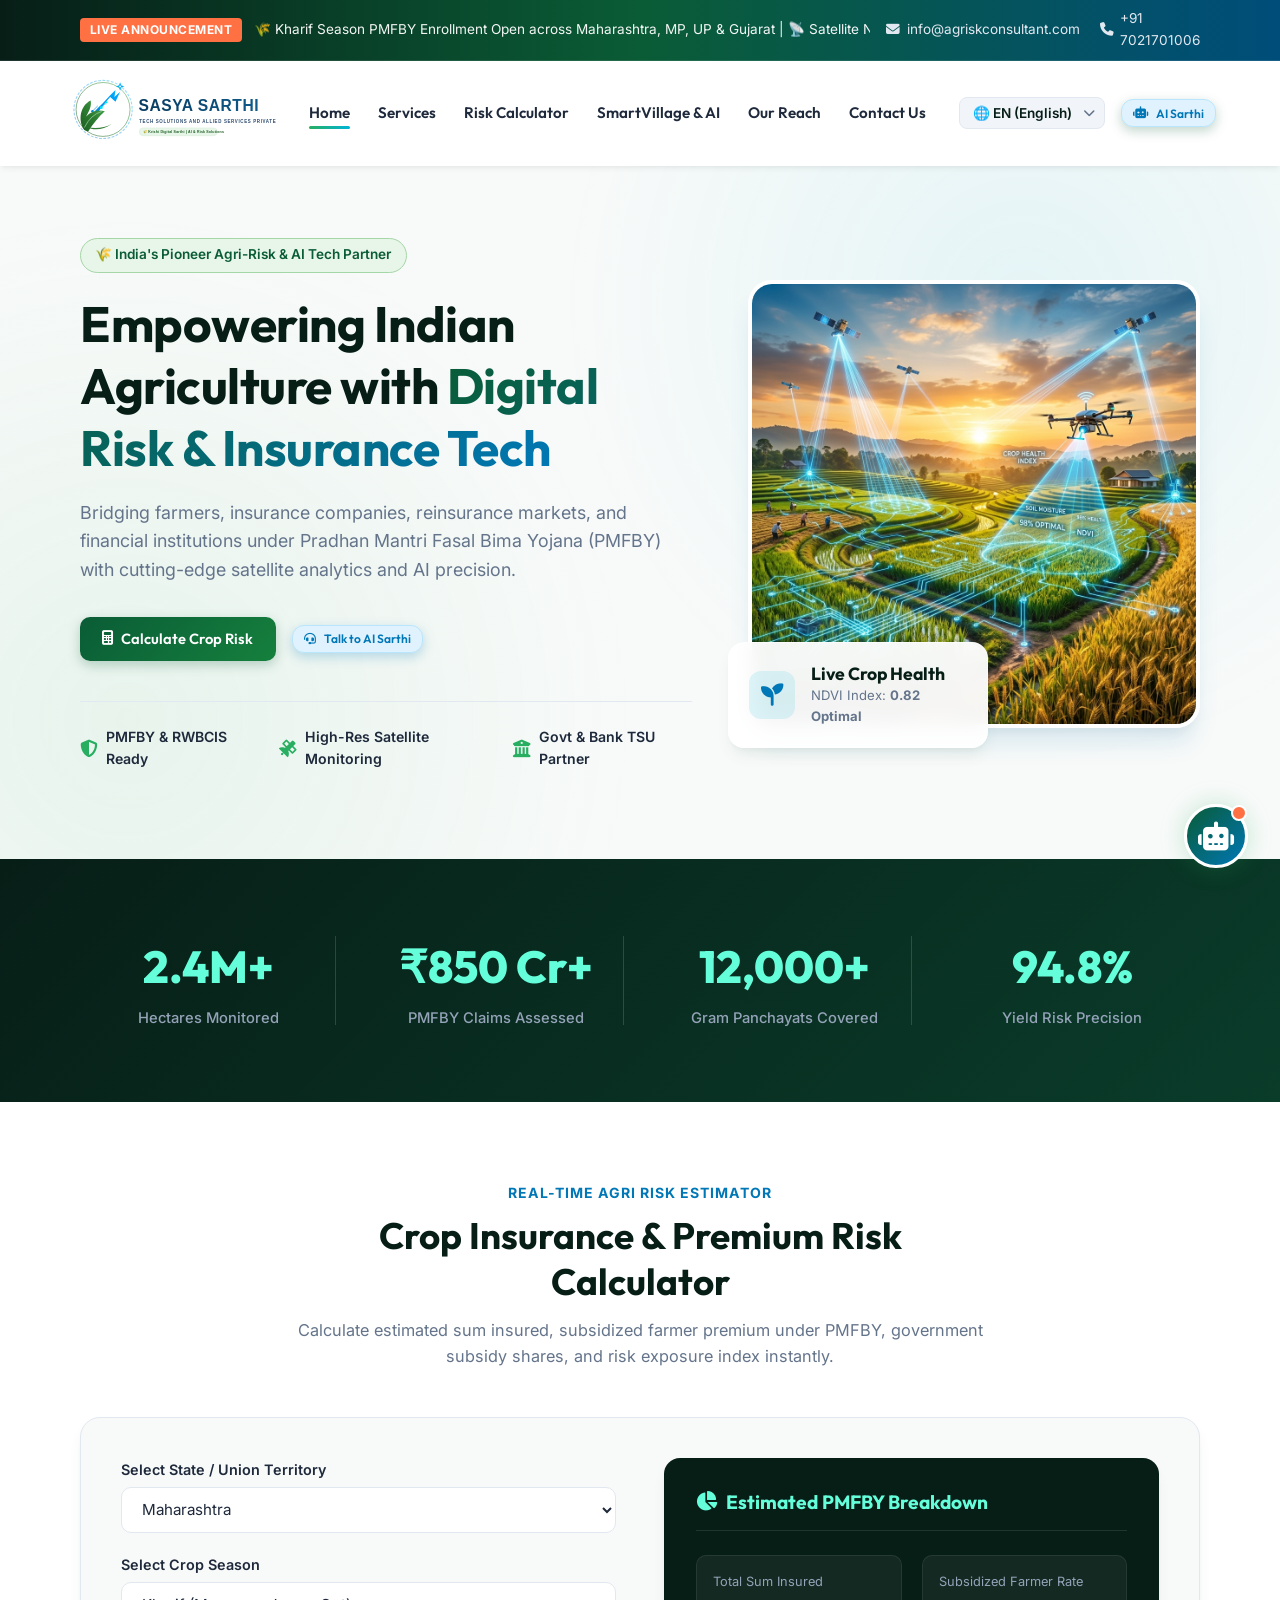
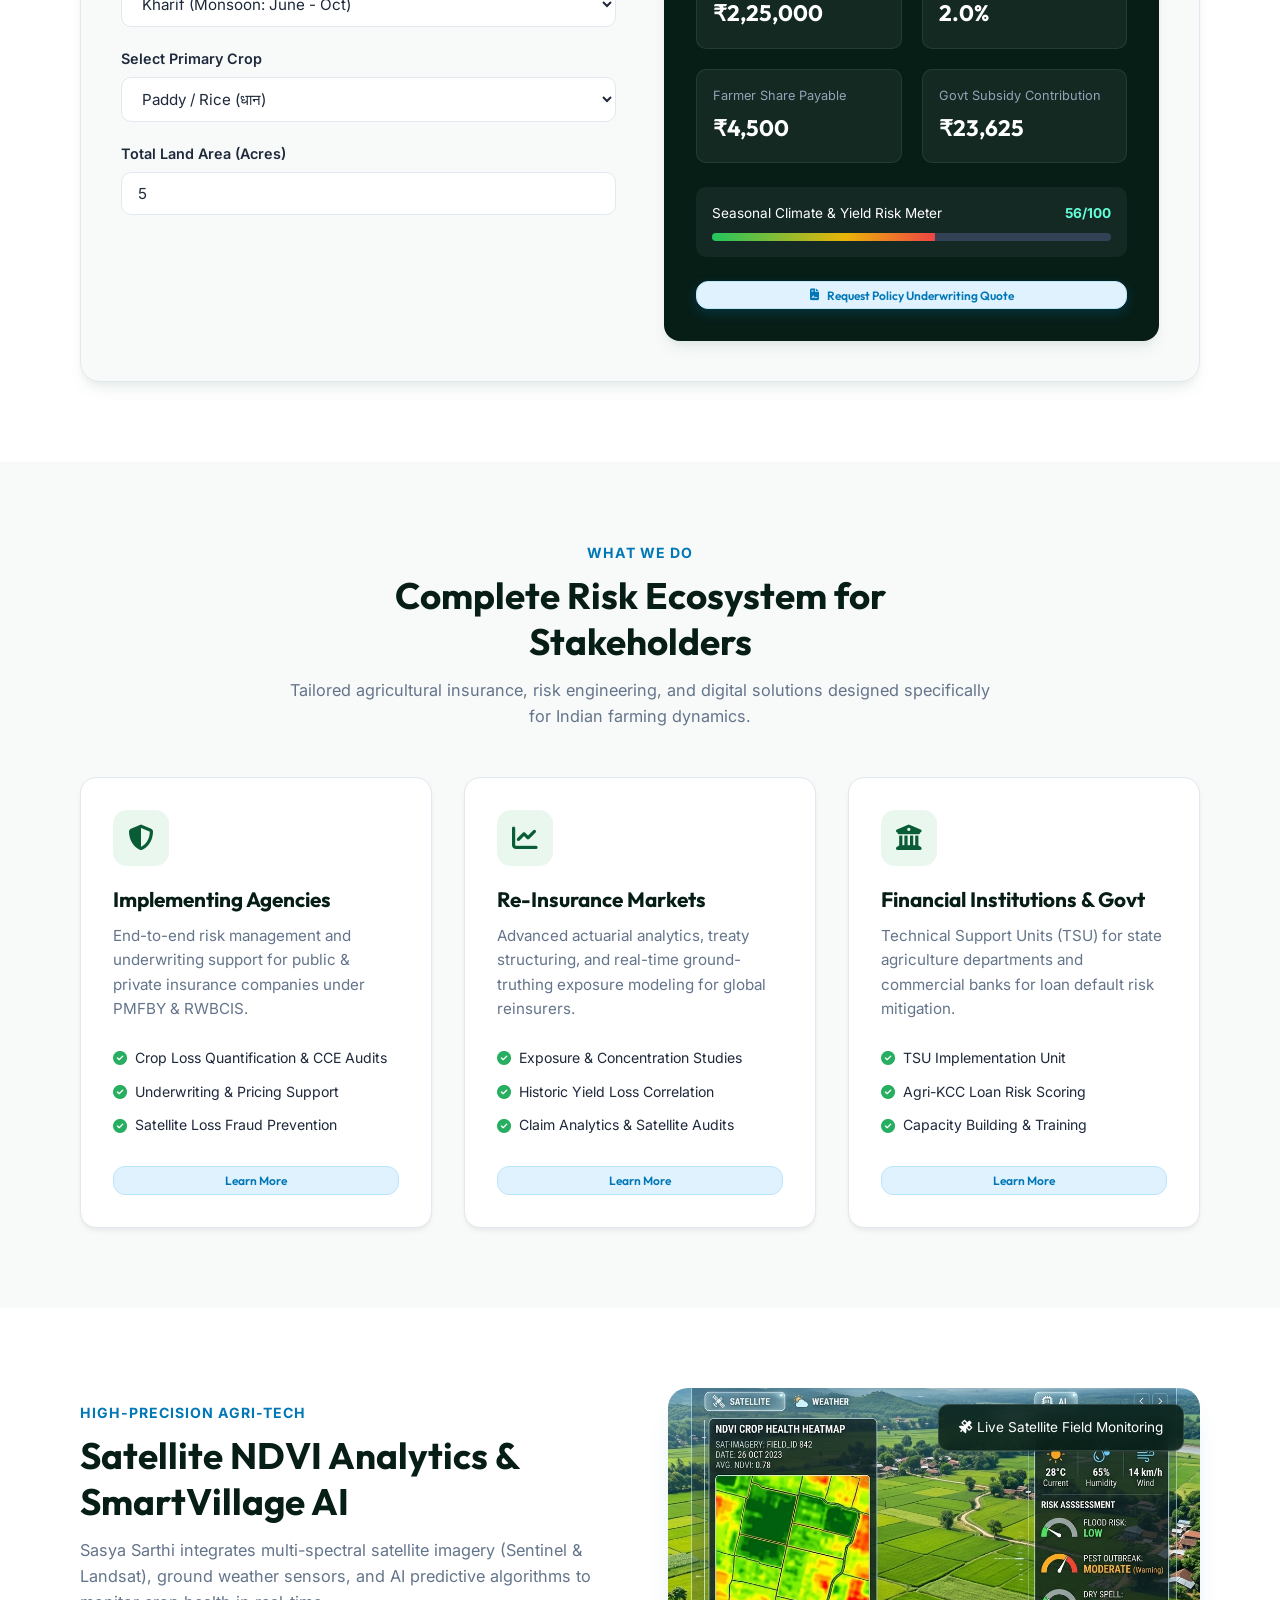
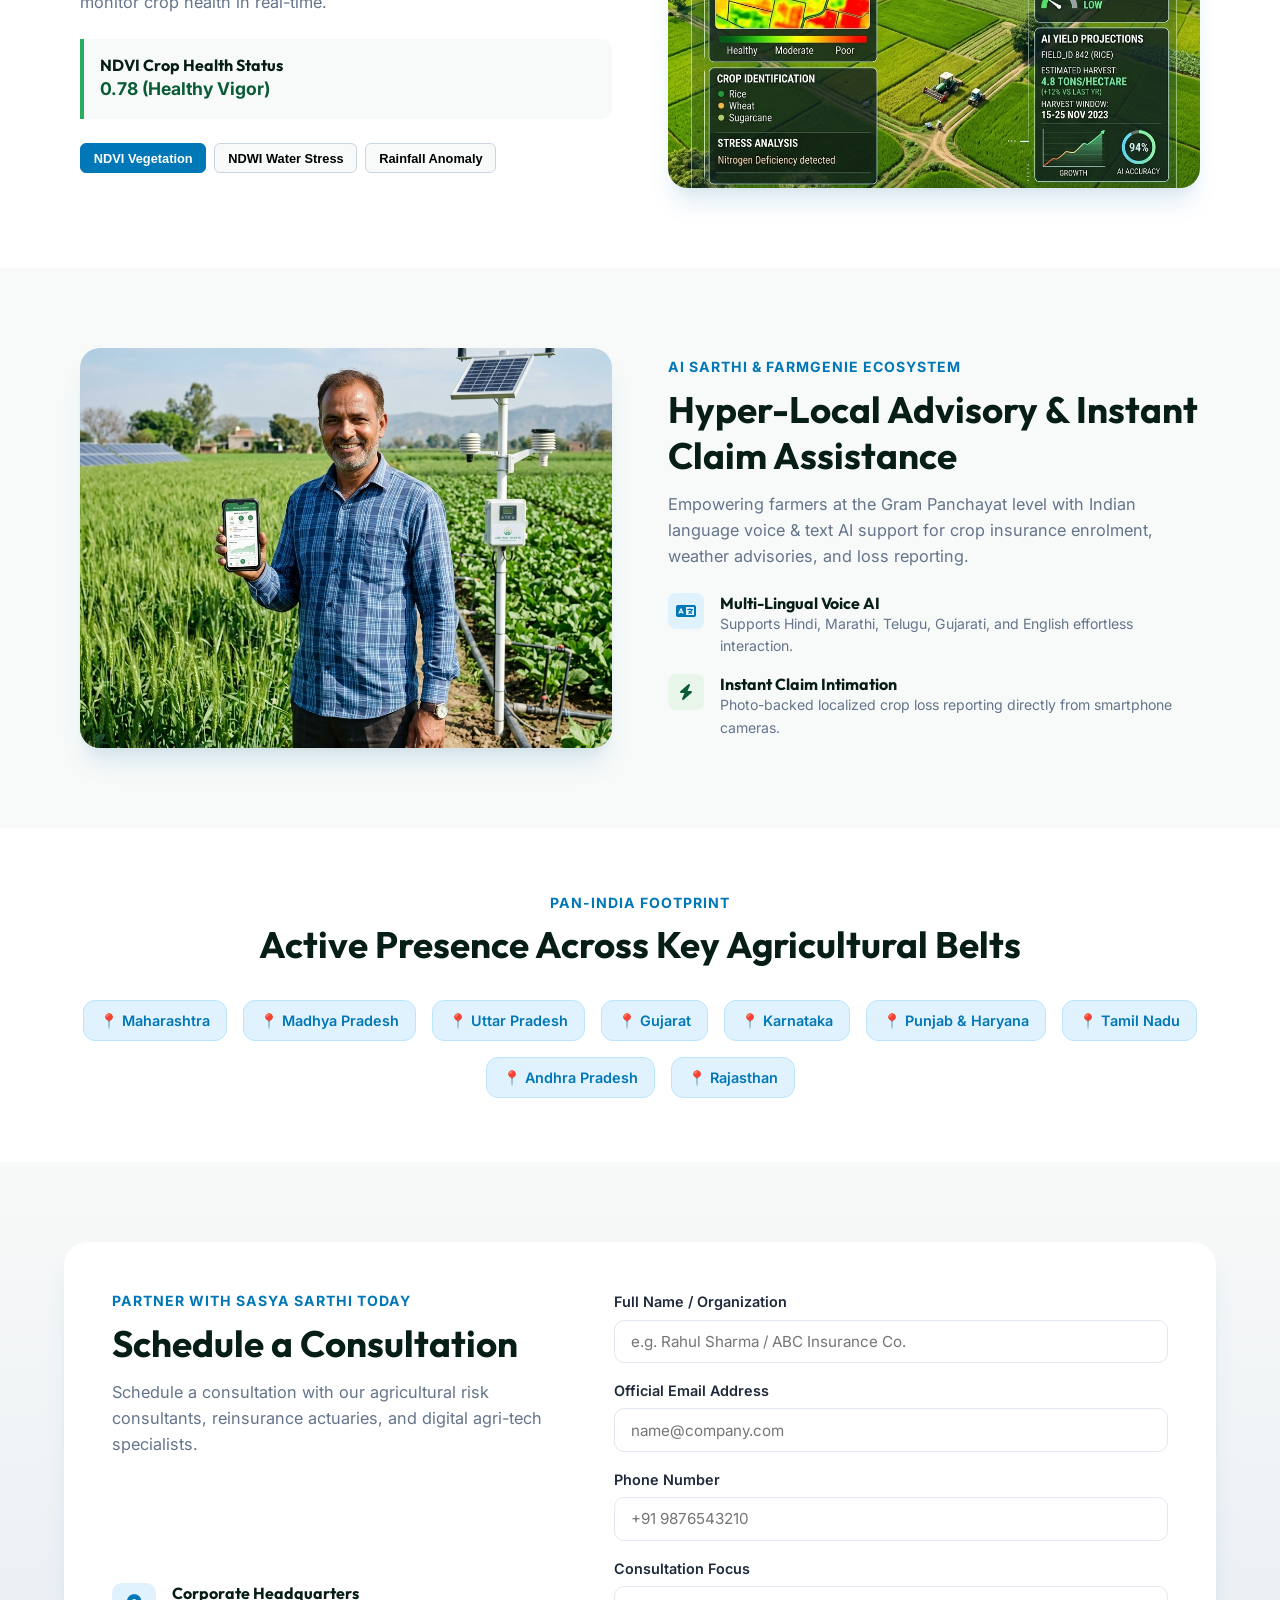
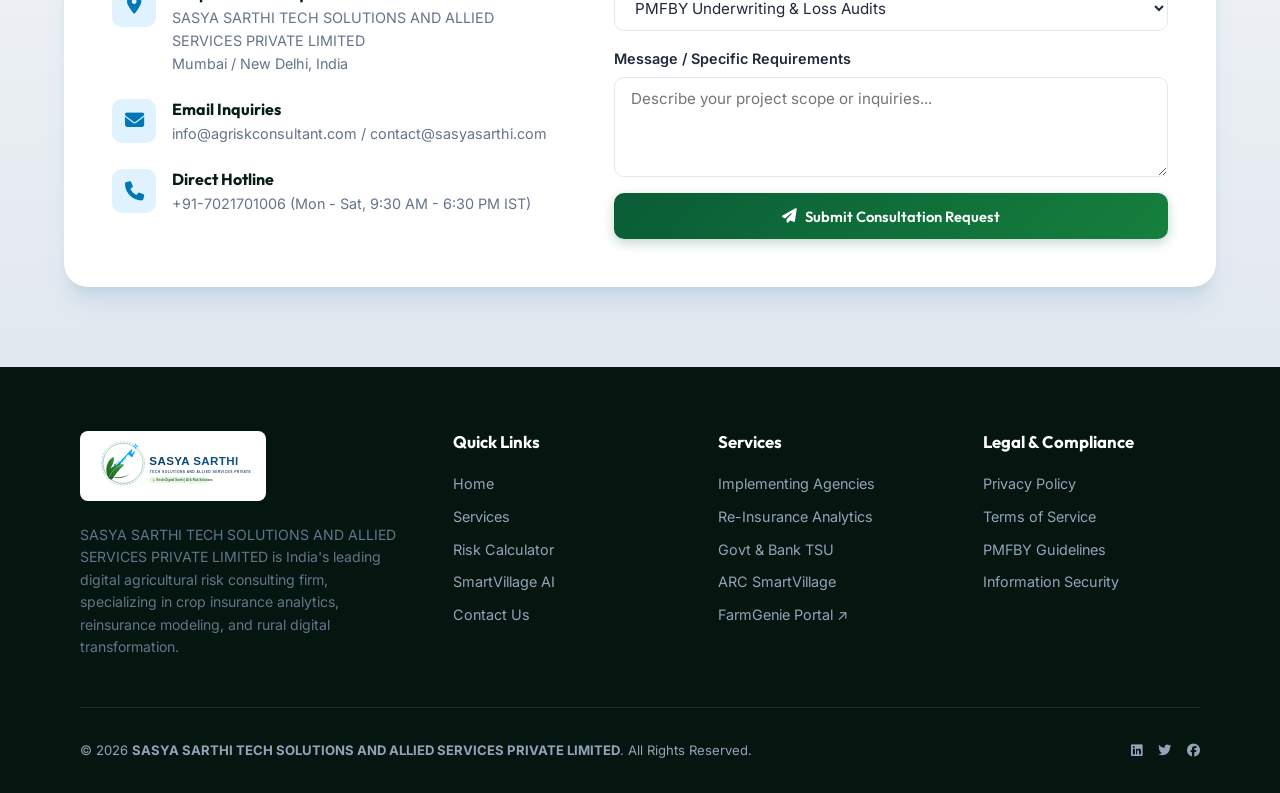
==== index.html @ c421017a "Make logo size larger for better brand prominence" ====
<!DOCTYPE html>
<html lang="en">
<head>
  <meta charset="UTF-8">
  <meta name="viewport" content="width=device-width, initial-scale=1.0">
  <title>Sasya Sarthi Tech Solutions & Allied Services | Agriculture Risk & Insurance Tech</title>
  <meta name="description" content="Sasya Sarthi Tech Solutions and Allied Services Private Limited provides state-of-the-art agricultural risk management, PMFBY crop insurance analytics, reinsurance modeling, and AI SmartVillage solutions in India.">
  <meta name="keywords" content="Sasya Sarthi, Agriculture Risk Consultant, PMFBY crop insurance, Crop insurance India, Reinsurance analytics, SmartVillage, FarmGenie, Crop risk calculator">
  <meta name="robots" content="index, follow">

  <!-- Open Graph / Social Media Meta -->
  <meta property="og:title" content="Sasya Sarthi Tech Solutions | AI & Agriculture Risk Tech">
  <meta property="og:description" content="Pioneering digital crop insurance, satellite yield risk analytics, and SmartVillage tech for Indian agriculture under PMFBY.">
  <meta property="og:type" content="website">
  <meta property="og:url" content="https://www.sasyasarthi.com">
  <meta property="og:image" content="images/hero.png">

  <!-- Google Fonts -->
  <link rel="preconnect" href="https://fonts.googleapis.com">
  <link rel="preconnect" href="https://fonts.gstatic.com" crossorigin>
  <link href="https://fonts.googleapis.com/css2?family=Inter:wght@300;400;500;600;700;800&family=Outfit:wght@400;500;600;700;800;900&display=swap" rel="stylesheet">

  <!-- FontAwesome Icons -->
  <link rel="stylesheet" href="https://cdnjs.cloudflare.com/ajax/libs/font-awesome/6.4.0/css/all.min.css">

  <!-- Custom Stylesheet -->
  <link rel="stylesheet" href="css/styles.css">
  <link rel="icon" href="assets/logo.svg" type="image/svg+xml">
</head>
<body>

  <!-- Top Notification & Announcement Ticker Bar -->
  <div class="top-ticker-bar">
    <div class="container top-ticker-content">
      <div class="ticker-left">
        <span class="ticker-badge">LIVE ANNOUNCEMENT</span>
        <span class="ticker-text">🌾 Kharif Season PMFBY Enrollment Open across Maharashtra, MP, UP &amp; Gujarat | 📡 Satellite NDVI Risk Monitoring Live | 🤖 Try Sasya AI Sarthi Chatbot</span>
      </div>
      <div class="top-contacts">
        <a href="mailto:info@agriskconsultant.com"><i class="fa-solid fa-envelope"></i> info@agriskconsultant.com</a>
        <a href="tel:+917021701006"><i class="fa-solid fa-phone"></i> +91 7021701006</a>
      </div>
    </div>
  </div>

  <!-- Main Navigation Header -->
  <header class="main-header">
    <div class="container navbar">
      <!-- Brand Logo -->
      <a href="index.html" class="brand-logo" title="Sasya Sarthi Tech Solutions">
        <img src="assets/logo.svg" alt="Sasya Sarthi Tech Solutions Logo">
      </a>

      <!-- Desktop Navigation Menu -->
      <ul class="nav-menu">
        <li><a href="#hero" class="nav-link active" data-i18n="navHome">Home</a></li>
        <li><a href="#services" class="nav-link" data-i18n="navServices">Services</a></li>
        <li><a href="#calculator" class="nav-link" data-i18n="navCalculator">Risk Calculator</a></li>
        <li><a href="#technology" class="nav-link" data-i18n="navSmartVillage">SmartVillage &amp; AI</a></li>
        <li><a href="#reach" class="nav-link">Our Reach</a></li>
        <li><a href="#contact" class="nav-link" data-i18n="navContact">Contact Us</a></li>
      </ul>

      <!-- Header Actions -->
      <div class="header-actions">
        <!-- Multi-Language Selector -->
        <div class="lang-selector">
          <select id="langSelect" class="lang-select" aria-label="Select Language">
            <option value="en">🌐 EN (English)</option>
            <option value="hi">🇮🇳 HI (हिंदी)</option>
            <option value="mr">🚩 MR (मराठी)</option>
            <option value="te">🌾 TE (తెలుగు)</option>
          </select>
          <i class="fa-solid fa-chevron-down lang-icon"></i>
        </div>

        <button class="btn btn-primary btn-sm prompt-pill" data-prompt="Hello Sasya AI Sarthi! Please explain your PMFBY crop insurance solutions.">
          <i class="fa-solid fa-robot"></i> AI Sarthi
        </button>
      </div>
    </div>
  </header>

  <!-- Hero Section -->
  <section id="hero" class="hero-section">
    <div class="container hero-grid">
      <!-- Left Column: Content -->
      <div class="hero-content">
        <div class="hero-badge" data-i18n="heroBadge">
          🌾 India's Pioneer Agri-Risk &amp; AI Tech Partner
        </div>
        <h1 class="hero-title">
          <span data-i18n="heroTitlePrefix">Empowering Indian Agriculture with</span> 
          <span class="text-gradient" data-i18n="heroTitleSuffix">Digital Risk &amp; Insurance Tech</span>
        </h1>
        <p class="hero-subtitle" data-i18n="heroDesc">
          Bridging farmers, insurance companies, reinsurance markets, and financial institutions under Pradhan Mantri Fasal Bima Yojana (PMFBY) with cutting-edge satellite analytics and AI precision.
        </p>

        <div class="hero-cta-group">
          <a href="#calculator" class="btn btn-primary" data-i18n="btnCalc">
            <i class="fa-solid fa-calculator"></i> Calculate Crop Risk
          </a>
          <button class="btn btn-tech prompt-pill" data-prompt="How does Sasya Sarthi assist reinsurance markets and insurance underwriters?" data-i18n="btnAi">
            <i class="fa-solid fa-headset"></i> Talk to AI Sarthi
          </button>
        </div>

        <!-- Trust Badges -->
        <div class="hero-trust-badges">
          <div class="trust-item">
            <i class="fa-solid fa-shield-halved"></i>
            <span>PMFBY &amp; RWBCIS Ready</span>
          </div>
          <div class="trust-item">
            <i class="fa-solid fa-satellite"></i>
            <span>High-Res Satellite Monitoring</span>
          </div>
          <div class="trust-item">
            <i class="fa-solid fa-building-columns"></i>
            <span>Govt &amp; Bank TSU Partner</span>
          </div>
        </div>
      </div>

      <!-- Right Column: Visual Banner -->
      <div class="hero-visual">
        <div class="hero-image-wrapper">
          <img src="images/hero.png" alt="Indian Smart Agriculture &amp; Satellite Tech Banner">
        </div>
        <!-- Floating Interactive Stat Card -->
        <div class="hero-floating-card">
          <div class="floating-icon">
            <i class="fa-solid fa-seedling"></i>
          </div>
          <div>
            <h4 style="font-size: 1.1rem; color: #071E17;">Live Crop Health</h4>
            <p style="font-size: 0.82rem; color: #64748B;">NDVI Index: <strong>0.82 Optimal</strong></p>
          </div>
        </div>
      </div>
    </div>
  </section>

  <!-- Impact Statistics Banner -->
  <section class="stats-section">
    <div class="container stats-grid">
      <div class="stat-card">
        <div class="stat-number" data-i18n="statHectares">2.4M+</div>
        <div class="stat-label" data-i18n="statHectaresLabel">Hectares Monitored</div>
      </div>
      <div class="stat-card">
        <div class="stat-number" data-i18n="statClaims">₹850 Cr+</div>
        <div class="stat-label" data-i18n="statClaimsLabel">PMFBY Claims Assessed</div>
      </div>
      <div class="stat-card">
        <div class="stat-number" data-i18n="statVillage">12,000+</div>
        <div class="stat-label" data-i18n="statVillageLabel">Gram Panchayats Covered</div>
      </div>
      <div class="stat-card">
        <div class="stat-number" data-i18n="statAccuracy">94.8%</div>
        <div class="stat-label" data-i18n="statAccuracyLabel">Yield Risk Precision</div>
      </div>
    </div>
  </section>

  <!-- Interactive PMFBY Crop Risk & Premium Calculator -->
  <section id="calculator" class="calculator-section">
    <div class="container">
      <div class="section-header">
        <span class="section-tag" data-i18n="calcTag">REAL-TIME AGRI RISK ESTIMATOR</span>
        <h2 class="section-title" data-i18n="calcTitle">Crop Insurance &amp; Premium Risk Calculator</h2>
        <p class="section-desc" data-i18n="calcDesc">
          Calculate estimated sum insured, subsidized farmer premium under PMFBY, government subsidy shares, and risk exposure index instantly.
        </p>
      </div>

      <div class="calc-box">
        <!-- Form Inputs -->
        <div class="calc-inputs" id="riskCalcForm">
          <div class="form-group">
            <label class="form-label" for="calcState">Select State / Union Territory</label>
            <select id="calcState" class="form-control">
              <option value="MH">Maharashtra</option>
              <option value="MP">Madhya Pradesh</option>
              <option value="UP">Uttar Pradesh</option>
              <option value="GJ">Gujarat</option>
              <option value="KA">Karnataka</option>
              <option value="PB">Punjab</option>
              <option value="TN">Tamil Nadu</option>
            </select>
          </div>

          <div class="form-group">
            <label class="form-label" for="calcSeason">Select Crop Season</label>
            <select id="calcSeason" class="form-control">
              <option value="kharif">Kharif (Monsoon: June - Oct)</option>
              <option value="rabi">Rabi (Winter: Nov - April)</option>
              <option value="annual">Commercial / Horticultural</option>
            </select>
          </div>

          <div class="form-group">
            <label class="form-label" for="calcCrop">Select Primary Crop</label>
            <select id="calcCrop" class="form-control">
              <option value="paddy">Paddy / Rice (धान)</option>
              <option value="wheat">Wheat (गेहूँ)</option>
              <option value="cotton">Cotton (कपास)</option>
              <option value="soybean">Soybean (सोयाबीन)</option>
              <option value="sugarcane">Sugarcane (गन्ना)</option>
            </select>
          </div>

          <div class="form-group">
            <label class="form-label" for="calcAcres">Total Land Area (Acres)</label>
            <input type="number" id="calcAcres" class="form-control" value="5" min="1" max="500">
          </div>
        </div>

        <!-- Calculated Results Output -->
        <div class="calc-results">
          <div class="result-header">
            <h3 class="result-title">
              <i class="fa-solid fa-chart-pie"></i> Estimated PMFBY Breakdown
            </h3>
          </div>

          <div class="result-grid">
            <div class="result-item">
              <div class="result-label">Total Sum Insured</div>
              <div class="result-value" id="resSumInsured">₹2,25,000</div>
            </div>
            <div class="result-item">
              <div class="result-label">Subsidized Farmer Rate</div>
              <div class="result-value" id="resFarmerRate">2.0%</div>
            </div>
            <div class="result-item">
              <div class="result-label">Farmer Share Payable</div>
              <div class="result-value" id="resFarmerPremium">₹4,500</div>
            </div>
            <div class="result-item">
              <div class="result-label">Govt Subsidy Contribution</div>
              <div class="result-value" id="resGovtSubsidy">₹23,625</div>
            </div>
          </div>

          <!-- Risk Score Meter -->
          <div class="risk-meter-container">
            <div style="display: flex; justify-content: space-between; font-size: 0.85rem;">
              <span>Seasonal Climate &amp; Yield Risk Meter</span>
              <strong id="resRiskScore" style="color: #64FFDA;">48/100 (Moderate)</strong>
            </div>
            <div class="risk-bar">
              <div class="risk-fill" id="riskFill"></div>
            </div>
          </div>

          <button class="btn btn-tech prompt-pill" data-prompt="I calculated PMFBY premium for Paddy. Please connect me with a Sasya Sarthi consultant to initiate policy underwriting.">
            <i class="fa-solid fa-file-contract"></i> Request Policy Underwriting Quote
          </button>
        </div>
      </div>
    </div>
  </section>

  <!-- Core Services Section -->
  <section id="services" class="services-section">
    <div class="container">
      <div class="section-header">
        <span class="section-tag" data-i18n="servicesTag">WHAT WE DO</span>
        <h2 class="section-title" data-i18n="servicesTitle">Complete Risk Ecosystem for Stakeholders</h2>
        <p class="section-desc">Tailored agricultural insurance, risk engineering, and digital solutions designed specifically for Indian farming dynamics.</p>
      </div>

      <div class="service-card-grid">
        <!-- Card 1: Implementing Agencies -->
        <div class="service-card">
          <div>
            <div class="service-icon"><i class="fa-solid fa-shield-halved"></i></div>
            <h3 class="service-title">Implementing Agencies</h3>
            <p class="service-desc">End-to-end risk management and underwriting support for public &amp; private insurance companies under PMFBY &amp; RWBCIS.</p>
            <ul class="service-list">
              <li><i class="fa-solid fa-circle-check"></i> Crop Loss Quantification &amp; CCE Audits</li>
              <li><i class="fa-solid fa-circle-check"></i> Underwriting &amp; Pricing Support</li>
              <li><i class="fa-solid fa-circle-check"></i> Satellite Loss Fraud Prevention</li>
            </ul>
          </div>
          <button class="btn btn-outline btn-sm prompt-pill" data-prompt="Tell me more about services for Implementing Agencies.">Learn More</button>
        </div>

        <!-- Card 2: Re-Insurance Market -->
        <div class="service-card">
          <div>
            <div class="service-icon"><i class="fa-solid fa-chart-line"></i></div>
            <h3 class="service-title">Re-Insurance Markets</h3>
            <p class="service-desc">Advanced actuarial analytics, treaty structuring, and real-time ground-truthing exposure modeling for global reinsurers.</p>
            <ul class="service-list">
              <li><i class="fa-solid fa-circle-check"></i> Exposure &amp; Concentration Studies</li>
              <li><i class="fa-solid fa-circle-check"></i> Historic Yield Loss Correlation</li>
              <li><i class="fa-solid fa-circle-check"></i> Claim Analytics &amp; Satellite Audits</li>
            </ul>
          </div>
          <button class="btn btn-outline btn-sm prompt-pill" data-prompt="Tell me more about services for Reinsurance markets.">Learn More</button>
        </div>

        <!-- Card 3: Banks & Government -->
        <div class="service-card">
          <div>
            <div class="service-icon"><i class="fa-solid fa-building-columns"></i></div>
            <h3 class="service-title">Financial Institutions &amp; Govt</h3>
            <p class="service-desc">Technical Support Units (TSU) for state agriculture departments and commercial banks for loan default risk mitigation.</p>
            <ul class="service-list">
              <li><i class="fa-solid fa-circle-check"></i> TSU Implementation Unit</li>
              <li><i class="fa-solid fa-circle-check"></i> Agri-KCC Loan Risk Scoring</li>
              <li><i class="fa-solid fa-circle-check"></i> Capacity Building &amp; Training</li>
            </ul>
          </div>
          <button class="btn btn-outline btn-sm prompt-pill" data-prompt="Tell me more about Technical Support Units for Government & Banks.">Learn More</button>
        </div>
      </div>
    </div>
  </section>

  <!-- Satellite & IoT Technology Showcase -->
  <section id="technology" class="tech-showcase">
    <div class="container tech-grid">
      <div class="tech-content">
        <span class="section-tag">HIGH-PRECISION AGRI-TECH</span>
        <h2 class="section-title">Satellite NDVI Analytics &amp; SmartVillage AI</h2>
        <p class="section-desc" style="margin-bottom: 1.5rem;">
          Sasya Sarthi integrates multi-spectral satellite imagery (Sentinel &amp; Landsat), ground weather sensors, and AI predictive algorithms to monitor crop health in real-time.
        </p>

        <div style="background: #F8FAF9; border-left: 4px solid var(--primary-leaf); padding: 1rem; border-radius: 0 10px 10px 0; margin-bottom: 1.5rem;">
          <h4 id="satIndexTitle" style="color: var(--primary-dark);">NDVI Crop Health Status</h4>
          <p id="satIndexValue" style="color: var(--primary-green); font-weight: 700; font-size: 1.1rem;">0.78 (Healthy Vigor)</p>
        </div>

        <div class="satellite-controls">
          <button class="sat-btn active" data-index="ndvi">NDVI Vegetation</button>
          <button class="sat-btn" data-index="ndwi">NDWI Water Stress</button>
          <button class="sat-btn" data-index="rainfall">Rainfall Anomaly</button>
        </div>
      </div>

      <div class="tech-visual">
        <img src="images/satellite.png" alt="Satellite Crop Analytics &amp; Heatmaps">
        <div class="tech-overlay">
          <i class="fa-solid fa-satellite"></i> Live Satellite Field Monitoring
        </div>
      </div>
    </div>
  </section>

  <!-- AI Sarthi Feature Highlight -->
  <section class="tech-showcase" style="background: var(--bg-light);">
    <div class="container tech-grid">
      <div class="tech-visual">
        <img src="images/smart_village.png" alt="Indian Smart Village &amp; Mobile AI Advisory">
      </div>

      <div class="tech-content">
        <span class="section-tag">AI SARTHI &amp; FARMGENIE ECOSYSTEM</span>
        <h2 class="section-title">Hyper-Local Advisory &amp; Instant Claim Assistance</h2>
        <p class="section-desc" style="margin-bottom: 1.5rem;">
          Empowering farmers at the Gram Panchayat level with Indian language voice &amp; text AI support for crop insurance enrolment, weather advisories, and loss reporting.
        </p>

        <div style="display: flex; flex-direction: column; gap: 1rem;">
          <div style="display: flex; gap: 1rem; align-items: flex-start;">
            <div style="background: #E0F2FE; color: var(--tech-blue); width: 36px; height: 36px; border-radius: 8px; display: flex; align-items: center; justify-content: center; flex-shrink: 0;">
              <i class="fa-solid fa-language"></i>
            </div>
            <div>
              <h4 style="font-size: 1rem;">Multi-Lingual Voice AI</h4>
              <p style="font-size: 0.88rem; color: var(--text-muted);">Supports Hindi, Marathi, Telugu, Gujarati, and English effortless interaction.</p>
            </div>
          </div>

          <div style="display: flex; gap: 1rem; align-items: flex-start;">
            <div style="background: #E8F5E9; color: var(--primary-green); width: 36px; height: 36px; border-radius: 8px; display: flex; align-items: center; justify-content: center; flex-shrink: 0;">
              <i class="fa-solid fa-bolt"></i>
            </div>
            <div>
              <h4 style="font-size: 1rem;">Instant Claim Intimation</h4>
              <p style="font-size: 0.88rem; color: var(--text-muted);">Photo-backed localized crop loss reporting directly from smartphone cameras.</p>
            </div>
          </div>
        </div>
      </div>
    </div>
  </section>

  <!-- Our Reach Across Indian States -->
  <section id="reach" style="padding: 4rem 0; background: #FFFFFF; text-align: center;">
    <div class="container">
      <span class="section-tag">PAN-INDIA FOOTPRINT</span>
      <h2 class="section-title" style="margin-bottom: 2rem;">Active Presence Across Key Agricultural Belts</h2>
      
      <div style="display: flex; flex-wrap: wrap; justify-content: center; gap: 1rem;">
        <span class="prompt-pill" style="font-size: 0.9rem; padding: 0.5rem 1rem;">📍 Maharashtra</span>
        <span class="prompt-pill" style="font-size: 0.9rem; padding: 0.5rem 1rem;">📍 Madhya Pradesh</span>
        <span class="prompt-pill" style="font-size: 0.9rem; padding: 0.5rem 1rem;">📍 Uttar Pradesh</span>
        <span class="prompt-pill" style="font-size: 0.9rem; padding: 0.5rem 1rem;">📍 Gujarat</span>
        <span class="prompt-pill" style="font-size: 0.9rem; padding: 0.5rem 1rem;">📍 Karnataka</span>
        <span class="prompt-pill" style="font-size: 0.9rem; padding: 0.5rem 1rem;">📍 Punjab &amp; Haryana</span>
        <span class="prompt-pill" style="font-size: 0.9rem; padding: 0.5rem 1rem;">📍 Tamil Nadu</span>
        <span class="prompt-pill" style="font-size: 0.9rem; padding: 0.5rem 1rem;">📍 Andhra Pradesh</span>
        <span class="prompt-pill" style="font-size: 0.9rem; padding: 0.5rem 1rem;">📍 Rajasthan</span>
      </div>
    </div>
  </section>

  <!-- Contact & Booking Consultation Section -->
  <section id="contact" class="contact-section">
    <div class="container contact-grid">
      <div class="contact-info">
        <div>
          <span class="section-tag" data-i18n="contactTitle">Partner with Sasya Sarthi Today</span>
          <h2 class="section-title">Schedule a Consultation</h2>
          <p class="section-desc" style="margin-bottom: 2rem;" data-i18n="contactDesc">
            Schedule a consultation with our agricultural risk consultants, reinsurance actuaries, and digital agri-tech specialists.
          </p>
        </div>

        <div>
          <div class="info-item">
            <div class="info-icon"><i class="fa-solid fa-location-dot"></i></div>
            <div class="info-text">
              <h4>Corporate Headquarters</h4>
              <p>SASYA SARTHI TECH SOLUTIONS AND ALLIED SERVICES PRIVATE LIMITED<br>Mumbai / New Delhi, India</p>
            </div>
          </div>

          <div class="info-item">
            <div class="info-icon"><i class="fa-solid fa-envelope"></i></div>
            <div class="info-text">
              <h4>Email Inquiries</h4>
              <p>info@agriskconsultant.com / contact@sasyasarthi.com</p>
            </div>
          </div>

          <div class="info-item">
            <div class="info-icon"><i class="fa-solid fa-phone"></i></div>
            <div class="info-text">
              <h4>Direct Hotline</h4>
              <p>+91-7021701006 (Mon - Sat, 9:30 AM - 6:30 PM IST)</p>
            </div>
          </div>
        </div>
      </div>

      <!-- Booking Form -->
      <form id="contactForm" style="display: flex; flex-direction: column; gap: 1rem;">
        <div class="form-group">
          <label class="form-label" for="contactName">Full Name / Organization</label>
          <input type="text" id="contactName" class="form-control" placeholder="e.g. Rahul Sharma / ABC Insurance Co." required>
        </div>

        <div class="form-group">
          <label class="form-label" for="contactEmail">Official Email Address</label>
          <input type="email" id="contactEmail" class="form-control" placeholder="name@company.com" required>
        </div>

        <div class="form-group">
          <label class="form-label" for="contactPhone">Phone Number</label>
          <input type="tel" id="contactPhone" class="form-control" placeholder="+91 9876543210" required>
        </div>

        <div class="form-group">
          <label class="form-label" for="contactCategory">Consultation Focus</label>
          <select id="contactCategory" class="form-control">
            <option value="underwriting">PMFBY Underwriting &amp; Loss Audits</option>
            <option value="reinsurance">Reinsurance Treaty &amp; Exposure Modeling</option>
            <option value="smartvillage">SmartVillage &amp; FarmGenie Implementation</option>
            <option value="tsu">Government / Bank Technical Support Unit</option>
          </select>
        </div>

        <div class="form-group">
          <label class="form-label" for="contactMessage">Message / Specific Requirements</label>
          <textarea id="contactMessage" class="form-control" rows="4" placeholder="Describe your project scope or inquiries..."></textarea>
        </div>

        <button type="submit" class="btn btn-primary" style="padding: 0.85rem;">
          <i class="fa-solid fa-paper-plane"></i> Submit Consultation Request
        </button>
      </form>
    </div>
  </section>

  <!-- Main Footer -->
  <footer class="main-footer">
    <div class="container">
      <div class="footer-grid">
        <div class="footer-brand">
          <img src="assets/logo.svg" alt="Sasya Sarthi Logo" style="height: 70px; background: #FFFFFF; padding: 6px 14px; border-radius: 8px;">
          <p>
            SASYA SARTHI TECH SOLUTIONS AND ALLIED SERVICES PRIVATE LIMITED is India's leading digital agricultural risk consulting firm, specializing in crop insurance analytics, reinsurance modeling, and rural digital transformation.
          </p>
        </div>

        <div class="footer-col">
          <h4>Quick Links</h4>
          <ul class="footer-links">
            <li><a href="#hero">Home</a></li>
            <li><a href="#services">Services</a></li>
            <li><a href="#calculator">Risk Calculator</a></li>
            <li><a href="#technology">SmartVillage AI</a></li>
            <li><a href="#contact">Contact Us</a></li>
          </ul>
        </div>

        <div class="footer-col">
          <h4>Services</h4>
          <ul class="footer-links">
            <li><a href="#services">Implementing Agencies</a></li>
            <li><a href="#services">Re-Insurance Analytics</a></li>
            <li><a href="#services">Govt &amp; Bank TSU</a></li>
            <li><a href="#services">ARC SmartVillage</a></li>
            <li><a href="https://farmgenie.farm/" target="_blank">FarmGenie Portal ↗</a></li>
          </ul>
        </div>

        <div class="footer-col">
          <h4>Legal &amp; Compliance</h4>
          <ul class="footer-links">
            <li><a href="#">Privacy Policy</a></li>
            <li><a href="#">Terms of Service</a></li>
            <li><a href="#">PMFBY Guidelines</a></li>
            <li><a href="#">Information Security</a></li>
          </ul>
        </div>
      </div>

      <div class="footer-bottom">
        <div>
          &copy; 2026 <strong>SASYA SARTHI TECH SOLUTIONS AND ALLIED SERVICES PRIVATE LIMITED</strong>. All Rights Reserved.
        </div>
        <div style="display: flex; gap: 1rem;">
          <a href="#"><i class="fa-brands fa-linkedin"></i></a>
          <a href="#"><i class="fa-brands fa-twitter"></i></a>
          <a href="#"><i class="fa-brands fa-facebook"></i></a>
        </div>
      </div>
    </div>
  </footer>

  <!-- Floating AI Sarthi Launcher Button -->
  <div id="aiLauncher" class="ai-launcher" title="Open Sasya AI Sarthi Chatbot">
    <i class="fa-solid fa-robot"></i>
    <div class="ai-badge-pulse"></div>
  </div>

  <!-- Interactive AI Sarthi Chatbot Drawer -->
  <div id="chatDrawer" class="chat-drawer">
    <div class="chat-header">
      <div class="chat-title">
        <div class="chat-avatar">🌾</div>
        <div>
          <h4 style="font-size: 0.95rem; margin: 0;">Sasya AI Sarthi</h4>
          <span class="chat-status">● Online | Agri-Risk Assistant</span>
        </div>
      </div>
      <button id="chatClose" class="chat-close" aria-label="Close Chat"><i class="fa-solid fa-xmark"></i></button>
    </div>

    <div id="chatBody" class="chat-body">
      <div class="msg msg-bot">
        Namaste! 🙏 I am <strong>Sasya AI Sarthi</strong>, your digital agriculture risk assistant. How can I assist you today?
        <div class="pills-container">
          <span class="prompt-pill" data-prompt="What is the PMFBY premium rate for Paddy in Kharif?">🌾 Paddy Premium</span>
          <span class="prompt-pill" data-prompt="How does Sasya Sarthi support reinsurance companies?">📊 Reinsurance Analytics</span>
          <span class="prompt-pill" data-prompt="Tell me about ARC SmartVillage solutions">📡 SmartVillage IoT</span>
        </div>
      </div>
    </div>

    <div class="chat-footer">
      <input type="text" id="chatInput" class="chat-input" placeholder="Ask AI Sarthi a question...">
      <button id="chatSend" class="chat-send" aria-label="Send Message"><i class="fa-solid fa-paper-plane"></i></button>
    </div>
  </div>

  <!-- Application JS Script -->
  <script src="js/app.js"></script>
</body>
</html>
---- css/styles.css ----
/* ==========================================================================
   SASYA SARTHI TECH SOLUTIONS AND ALLIED SERVICES PRIVATE LIMITED
   Modern Design System & Styling Framework
   ========================================================================== */

@import url('https://fonts.googleapis.com/css2?family=Inter:wght@300;400;500;600;700;800&family=Outfit:wght@400;500;600;700;800;900&display=swap');

:root {
  /* Color Tokens */
  --primary-dark: #071E17;
  --primary-green: #0A5C36;
  --primary-leaf: #27AE60;
  --tech-blue: #0077B6;
  --tech-cyan: #00B4D8;
  --tech-light-blue: #E0F7FA;
  --accent-gold: #F39C12;
  --accent-saffron: #FF7043;
  --bg-light: #F8FAF9;
  --bg-card: #FFFFFF;
  --text-dark: #1E293B;
  --text-muted: #64748B;
  --border-light: #E2E8F0;
  
  /* Glassmorphism & Shadow Tokens */
  --glass-bg: opacity(0.85) saturate(180%);
  --shadow-sm: 0 4px 6px -1px rgba(0, 0, 0, 0.05), 0 2px 4px -1px rgba(0, 0, 0, 0.03);
  --shadow-md: 0 10px 15px -3px rgba(10, 92, 54, 0.08), 0 4px 6px -2px rgba(0, 0, 0, 0.04);
  --shadow-lg: 0 20px 25px -5px rgba(0, 119, 182, 0.12), 0 10px 10px -5px rgba(0, 0, 0, 0.04);
  --shadow-glow: 0 0 25px rgba(39, 174, 96, 0.25);
  
  /* Typography */
  --font-heading: 'Outfit', -apple-system, BlinkMacSystemFont, sans-serif;
  --font-body: 'Inter', -apple-system, BlinkMacSystemFont, sans-serif;
  
  /* Layout Transitions */
  --transition-fast: all 0.2s cubic-bezier(0.4, 0, 0.2, 1);
  --transition-normal: all 0.3s cubic-bezier(0.4, 0, 0.2, 1);
}

/* Reset & Global */
* {
  margin: 0;
  padding: 0;
  box-sizing: border-box;
}

html {
  scroll-behavior: smooth;
  font-size: 16px;
}

body {
  font-family: var(--font-body);
  background-color: var(--bg-light);
  color: var(--text-dark);
  line-height: 1.6;
  overflow-x: hidden;
}

h1, h2, h3, h4, h5, h6 {
  font-family: var(--font-heading);
  font-weight: 700;
  line-height: 1.25;
  color: var(--primary-dark);
}

a {
  text-decoration: none;
  color: inherit;
  transition: var(--transition-fast);
}

/* Container Utility */
.container {
  width: 90%;
  max-width: 1280px;
  margin: 0 auto;
  padding: 0 1rem;
}

/* Top Notification Ticker Bar */
.top-ticker-bar {
  background: linear-gradient(90deg, #071E17 0%, #0A5C36 50%, #004D7A 100%);
  color: #FFFFFF;
  font-size: 0.85rem;
  padding: 0.5rem 0;
  position: relative;
  z-index: 1010;
  border-bottom: 1px solid rgba(255, 255, 255, 0.1);
}

.top-ticker-content {
  display: flex;
  justify-content: space-between;
  align-items: center;
  gap: 1rem;
}

.ticker-left {
  display: flex;
  align-items: center;
  gap: 0.75rem;
  overflow: hidden;
  white-space: nowrap;
}

.ticker-badge {
  background: var(--accent-saffron);
  color: #FFFFFF;
  font-weight: 700;
  padding: 0.15rem 0.6rem;
  border-radius: 4px;
  font-size: 0.75rem;
  text-transform: uppercase;
  letter-spacing: 0.5px;
}

.ticker-text {
  animation: marquee 25s linear infinite;
  opacity: 0.95;
}

@keyframes marquee {
  0% { transform: translateX(0); }
  100% { transform: translateX(-50%); }
}

.top-contacts {
  display: flex;
  align-items: center;
  gap: 1.25rem;
}

.top-contacts a {
  color: #E2E8F0;
  display: flex;
  align-items: center;
  gap: 0.4rem;
}

.top-contacts a:hover {
  color: #64FFDA;
}

/* Main Navigation Header */
.main-header {
  position: sticky;
  top: 0;
  background: rgba(255, 255, 255, 0.95);
  backdrop-filter: blur(12px);
  z-index: 1000;
  box-shadow: var(--shadow-sm);
  transition: var(--transition-normal);
}

.navbar {
  display: flex;
  justify-content: space-between;
  align-items: center;
  padding: 0.85rem 0;
}

.brand-logo {
  display: flex;
  align-items: center;
  gap: 0.5rem;
  height: 78px;
}

.brand-logo img {
  height: 100%;
  width: auto;
  object-fit: contain;
}

.nav-menu {
  display: flex;
  align-items: center;
  gap: 1.75rem;
  list-style: none;
}

.nav-link {
  font-family: var(--font-heading);
  font-weight: 600;
  font-size: 0.95rem;
  color: var(--text-dark);
  position: relative;
  padding: 0.4rem 0;
}

.nav-link::after {
  content: '';
  position: absolute;
  bottom: 0;
  left: 0;
  width: 0;
  height: 2.5px;
  background: linear-gradient(90deg, var(--primary-leaf), var(--tech-cyan));
  transition: var(--transition-fast);
  border-radius: 2px;
}

.nav-link:hover::after,
.nav-link.active::after {
  width: 100%;
}

.header-actions {
  display: flex;
  align-items: center;
  gap: 1rem;
}

/* Custom Select Dropdown for Languages */
.lang-selector {
  position: relative;
}

.lang-select {
  appearance: none;
  background: #F1F5F9;
  border: 1px solid var(--border-light);
  border-radius: 8px;
  padding: 0.45rem 2rem 0.45rem 0.8rem;
  font-family: var(--font-body);
  font-weight: 600;
  font-size: 0.85rem;
  color: var(--primary-dark);
  cursor: pointer;
  outline: none;
  transition: var(--transition-fast);
}

.lang-select:hover {
  background: #E2E8F0;
}

.lang-icon {
  position: absolute;
  right: 0.6rem;
  top: 50%;
  transform: translateY(-50%);
  pointer-events: none;
  font-size: 0.75rem;
  color: var(--text-muted);
}

/* Modern Button System */
.btn {
  display: inline-flex;
  align-items: center;
  justify-content: center;
  gap: 0.5rem;
  padding: 0.65rem 1.4rem;
  border-radius: 10px;
  font-family: var(--font-heading);
  font-weight: 600;
  font-size: 0.92rem;
  cursor: pointer;
  border: none;
  transition: var(--transition-normal);
  outline: none;
}

.btn-primary {
  background: linear-gradient(135deg, var(--primary-green) 0%, #15803D 100%);
  color: #FFFFFF;
  box-shadow: 0 4px 12px rgba(10, 92, 54, 0.25);
}

.btn-primary:hover {
  transform: translateY(-2px);
  box-shadow: 0 6px 18px rgba(10, 92, 54, 0.35);
  background: linear-gradient(135deg, #0D7343 0%, #166534 100%);
}

.btn-tech {
  background: linear-gradient(135deg, var(--tech-blue) 0%, #0284C7 100%);
  color: #FFFFFF;
  box-shadow: 0 4px 12px rgba(0, 119, 182, 0.25);
}

.btn-tech:hover {
  transform: translateY(-2px);
  box-shadow: 0 6px 18px rgba(0, 119, 182, 0.35);
}

.btn-outline {
  background: transparent;
  border: 2px solid var(--primary-green);
  color: var(--primary-green);
}

.btn-outline:hover {
  background: var(--primary-green);
  color: #FFFFFF;
}

.btn-sm {
  padding: 0.45rem 0.9rem;
  font-size: 0.82rem;
  border-radius: 8px;
}

/* Hero Section */
.hero-section {
  position: relative;
  padding: 4.5rem 0 5.5rem;
  background: radial-gradient(circle at 80% 20%, rgba(0, 180, 216, 0.08) 0%, transparent 40%),
              radial-gradient(circle at 10% 80%, rgba(39, 174, 96, 0.08) 0%, transparent 40%),
              #F8FAF9;
  overflow: hidden;
}

.hero-grid {
  display: grid;
  grid-template-columns: 1.15fr 0.85fr;
  gap: 3.5rem;
  align-items: center;
}

.hero-badge {
  display: inline-flex;
  align-items: center;
  gap: 0.5rem;
  background: #E8F5E9;
  border: 1px solid #A5D6A7;
  padding: 0.35rem 0.9rem;
  border-radius: 20px;
  font-size: 0.85rem;
  font-weight: 600;
  color: var(--primary-green);
  margin-bottom: 1.25rem;
}

.hero-title {
  font-size: 3.1rem;
  letter-spacing: -0.5px;
  margin-bottom: 1.25rem;
  color: var(--primary-dark);
}

.text-gradient {
  background: linear-gradient(135deg, var(--primary-green) 0%, var(--tech-blue) 100%);
  -webkit-background-clip: text;
  -webkit-text-fill-color: transparent;
}

.hero-subtitle {
  font-size: 1.12rem;
  color: var(--text-muted);
  margin-bottom: 2rem;
  max-width: 620px;
}

.hero-cta-group {
  display: flex;
  align-items: center;
  gap: 1rem;
  flex-wrap: wrap;
  margin-bottom: 2.5rem;
}

.hero-trust-badges {
  display: flex;
  align-items: center;
  gap: 1.5rem;
  padding-top: 1.5rem;
  border-top: 1px solid var(--border-light);
}

.trust-item {
  display: flex;
  align-items: center;
  gap: 0.5rem;
  font-size: 0.88rem;
  font-weight: 600;
  color: var(--text-dark);
}

.trust-item i {
  color: var(--primary-leaf);
  font-size: 1.1rem;
}

.hero-visual {
  position: relative;
}

.hero-image-wrapper {
  position: relative;
  border-radius: 24px;
  overflow: hidden;
  box-shadow: var(--shadow-lg);
  border: 4px solid #FFFFFF;
}

.hero-image-wrapper img {
  width: 100%;
  height: 440px;
  object-fit: cover;
  display: block;
}

.hero-floating-card {
  position: absolute;
  bottom: -20px;
  left: -20px;
  background: rgba(255, 255, 255, 0.95);
  backdrop-filter: blur(10px);
  border: 1px solid rgba(255, 255, 255, 0.5);
  padding: 1.25rem;
  border-radius: 16px;
  box-shadow: var(--shadow-md);
  display: flex;
  align-items: center;
  gap: 1rem;
  max-width: 260px;
}

.floating-icon {
  width: 48px;
  height: 48px;
  border-radius: 12px;
  background: rgba(0, 180, 216, 0.12);
  color: var(--tech-blue);
  display: flex;
  align-items: center;
  justify-content: center;
  font-size: 1.4rem;
}

/* Impact Statistics Banner */
.stats-section {
  background: linear-gradient(135deg, #071E17 0%, #0A3C2A 100%);
  color: #FFFFFF;
  padding: 3rem 0;
  position: relative;
}

.stats-grid {
  display: grid;
  grid-template-columns: repeat(4, 1fr);
  gap: 2rem;
  text-align: center;
}

.stat-card {
  padding: 1.5rem 1rem;
  position: relative;
}

.stat-card:not(:last-child)::after {
  content: '';
  position: absolute;
  right: 0;
  top: 20%;
  height: 60%;
  width: 1px;
  background: rgba(255, 255, 255, 0.15);
}

.stat-number {
  font-family: var(--font-heading);
  font-size: 2.8rem;
  font-weight: 800;
  color: #64FFDA;
  margin-bottom: 0.25rem;
}

.stat-label {
  font-size: 0.92rem;
  color: #94A3B8;
  font-weight: 500;
}

/* Interactive Crop Risk & PMFBY Calculator Section */
.calculator-section {
  padding: 5rem 0;
  background: #FFFFFF;
}

.section-header {
  text-align: center;
  max-width: 700px;
  margin: 0 auto 3rem;
}

.section-tag {
  color: var(--tech-blue);
  font-weight: 700;
  font-size: 0.88rem;
  letter-spacing: 1px;
  text-transform: uppercase;
  margin-bottom: 0.5rem;
  display: block;
}

.section-title {
  font-size: 2.3rem;
  margin-bottom: 0.75rem;
}

.section-desc {
  color: var(--text-muted);
  font-size: 1.02rem;
}

.calc-box {
  background: var(--bg-light);
  border: 1px solid var(--border-light);
  border-radius: 20px;
  padding: 2.5rem;
  box-shadow: var(--shadow-md);
  display: grid;
  grid-template-columns: 1fr 1fr;
  gap: 3rem;
}

.calc-inputs {
  display: flex;
  flex-direction: column;
  gap: 1.25rem;
}

.form-group {
  display: flex;
  flex-direction: column;
  gap: 0.4rem;
}

.form-label {
  font-size: 0.9rem;
  font-weight: 600;
  color: var(--text-dark);
}

.form-control {
  width: 100%;
  padding: 0.7rem 1rem;
  border: 1.5px solid var(--border-light);
  border-radius: 10px;
  font-family: var(--font-body);
  font-size: 0.95rem;
  background: #FFFFFF;
  color: var(--text-dark);
  transition: var(--transition-fast);
}

.form-control:focus {
  outline: none;
  border-color: var(--primary-green);
  box-shadow: 0 0 0 3px rgba(39, 174, 96, 0.15);
}

.calc-results {
  background: #071E17;
  color: #FFFFFF;
  border-radius: 16px;
  padding: 2rem;
  display: flex;
  flex-direction: column;
  justify-content: space-between;
  box-shadow: var(--shadow-md);
}

.result-header {
  border-bottom: 1px solid rgba(255, 255, 255, 0.1);
  padding-bottom: 1rem;
  margin-bottom: 1.5rem;
}

.result-title {
  color: #64FFDA;
  font-size: 1.2rem;
  display: flex;
  align-items: center;
  gap: 0.5rem;
}

.result-grid {
  display: grid;
  grid-template-columns: 1fr 1fr;
  gap: 1.25rem;
  margin-bottom: 1.5rem;
}

.result-item {
  background: rgba(255, 255, 255, 0.05);
  padding: 1rem;
  border-radius: 10px;
  border: 1px solid rgba(255, 255, 255, 0.08);
}

.result-label {
  font-size: 0.8rem;
  color: #94A3B8;
  margin-bottom: 0.25rem;
}

.result-value {
  font-family: var(--font-heading);
  font-size: 1.4rem;
  font-weight: 700;
  color: #FFFFFF;
}

.risk-meter-container {
  background: rgba(255, 255, 255, 0.05);
  padding: 1rem;
  border-radius: 10px;
  margin-bottom: 1.5rem;
}

.risk-bar {
  height: 8px;
  background: #334155;
  border-radius: 4px;
  overflow: hidden;
  margin-top: 0.5rem;
}

.risk-fill {
  height: 100%;
  width: 35%;
  background: linear-gradient(90deg, #22C55E 0%, #EAB308 60%, #EF4444 100%);
  transition: width 0.5s ease;
}

/* Service Pillars Tabs */
.services-section {
  padding: 5rem 0;
  background: var(--bg-light);
}

.services-tabs {
  display: flex;
  justify-content: center;
  gap: 1rem;
  margin-bottom: 3rem;
  flex-wrap: wrap;
}

.tab-btn {
  padding: 0.8rem 1.6rem;
  border-radius: 12px;
  background: #FFFFFF;
  border: 1.5px solid var(--border-light);
  font-family: var(--font-heading);
  font-weight: 600;
  font-size: 0.95rem;
  color: var(--text-dark);
  cursor: pointer;
  transition: var(--transition-fast);
}

.tab-btn.active,
.tab-btn:hover {
  background: var(--primary-dark);
  color: #FFFFFF;
  border-color: var(--primary-dark);
  box-shadow: var(--shadow-sm);
}

.service-card-grid {
  display: grid;
  grid-template-columns: repeat(3, 1fr);
  gap: 2rem;
}

.service-card {
  background: #FFFFFF;
  border-radius: 16px;
  padding: 2rem;
  border: 1px solid var(--border-light);
  box-shadow: var(--shadow-sm);
  transition: var(--transition-normal);
  display: flex;
  flex-direction: column;
  justify-content: space-between;
}

.service-card:hover {
  transform: translateY(-5px);
  box-shadow: var(--shadow-md);
  border-color: var(--primary-leaf);
}

.service-icon {
  width: 56px;
  height: 56px;
  border-radius: 14px;
  background: rgba(39, 174, 96, 0.1);
  color: var(--primary-green);
  display: flex;
  align-items: center;
  justify-content: center;
  font-size: 1.6rem;
  margin-bottom: 1.25rem;
}

.service-title {
  font-size: 1.3rem;
  margin-bottom: 0.75rem;
}

.service-desc {
  color: var(--text-muted);
  font-size: 0.95rem;
  margin-bottom: 1.25rem;
}

.service-list {
  list-style: none;
  margin-bottom: 1.5rem;
}

.service-list li {
  font-size: 0.88rem;
  color: var(--text-dark);
  padding: 0.35rem 0;
  display: flex;
  align-items: center;
  gap: 0.5rem;
}

.service-list li i {
  color: var(--primary-leaf);
}

/* Satellite & IoT Tech Showcase */
.tech-showcase {
  padding: 5rem 0;
  background: #FFFFFF;
}

.tech-grid {
  display: grid;
  grid-template-columns: 1fr 1fr;
  gap: 3.5rem;
  align-items: center;
}

.tech-visual {
  position: relative;
  border-radius: 20px;
  overflow: hidden;
  box-shadow: var(--shadow-lg);
}

.tech-visual img {
  width: 100%;
  height: 400px;
  object-fit: cover;
  display: block;
}

.tech-overlay {
  position: absolute;
  top: 1rem;
  right: 1rem;
  background: rgba(7, 30, 23, 0.85);
  backdrop-filter: blur(8px);
  color: #FFFFFF;
  padding: 0.75rem 1.25rem;
  border-radius: 10px;
  font-size: 0.85rem;
  border: 1px solid rgba(255, 255, 255, 0.15);
}

/* Interactive Satellite Index Selector */
.satellite-controls {
  display: flex;
  gap: 0.5rem;
  margin-top: 1rem;
}

.sat-btn {
  padding: 0.4rem 0.8rem;
  border-radius: 6px;
  border: 1px solid #CBD5E1;
  background: #F8FAF9;
  font-size: 0.8rem;
  font-weight: 600;
  cursor: pointer;
}

.sat-btn.active {
  background: var(--tech-blue);
  color: #FFFFFF;
  border-color: var(--tech-blue);
}

/* Contact & Consultation Booking Modal & Section */
.contact-section {
  padding: 5rem 0;
  background: linear-gradient(180deg, #F8FAF9 0%, #E2E8F0 100%);
}

.contact-grid {
  display: grid;
  grid-template-columns: 0.9fr 1.1fr;
  gap: 3rem;
  background: #FFFFFF;
  border-radius: 24px;
  padding: 3rem;
  box-shadow: var(--shadow-lg);
}

.contact-info {
  display: flex;
  flex-direction: column;
  justify-content: space-between;
}

.info-item {
  display: flex;
  align-items: flex-start;
  gap: 1rem;
  margin-bottom: 1.5rem;
}

.info-icon {
  width: 44px;
  height: 44px;
  border-radius: 10px;
  background: #E0F2FE;
  color: var(--tech-blue);
  display: flex;
  align-items: center;
  justify-content: center;
  font-size: 1.2rem;
  flex-shrink: 0;
}

.info-text h4 {
  font-size: 1rem;
  margin-bottom: 0.2rem;
}

.info-text p {
  color: var(--text-muted);
  font-size: 0.9rem;
}

/* Floating AI Sarthi Drawer & Launcher */
.ai-launcher {
  position: fixed;
  bottom: 2rem;
  right: 2rem;
  width: 64px;
  height: 64px;
  border-radius: 50%;
  background: linear-gradient(135deg, var(--primary-green) 0%, var(--tech-blue) 100%);
  color: #FFFFFF;
  display: flex;
  align-items: center;
  justify-content: center;
  font-size: 1.8rem;
  box-shadow: var(--shadow-glow);
  cursor: pointer;
  z-index: 1000;
  transition: var(--transition-normal);
  border: 3px solid #FFFFFF;
}

.ai-launcher:hover {
  transform: scale(1.08) rotate(5deg);
}

.ai-badge-pulse {
  position: absolute;
  top: -2px;
  right: -2px;
  width: 16px;
  height: 16px;
  border-radius: 50%;
  background: var(--accent-saffron);
  border: 2px solid #FFFFFF;
  animation: pulse 1.8s infinite;
}

@keyframes pulse {
  0% { transform: scale(0.95); box-shadow: 0 0 0 0 rgba(255, 112, 67, 0.7); }
  70% { transform: scale(1.1); box-shadow: 0 0 0 10px rgba(255, 112, 67, 0); }
  100% { transform: scale(0.95); box-shadow: 0 0 0 0 rgba(255, 112, 67, 0); }
}

/* Chatbot Modal Drawer */
.chat-drawer {
  position: fixed;
  bottom: 6rem;
  right: 2rem;
  width: 380px;
  height: 540px;
  background: #FFFFFF;
  border-radius: 20px;
  box-shadow: 0 20px 40px rgba(0, 0, 0, 0.2);
  display: flex;
  flex-direction: column;
  z-index: 1001;
  overflow: hidden;
  transform: translateY(20px) scale(0.95);
  opacity: 0;
  pointer-events: none;
  transition: var(--transition-normal);
  border: 1px solid var(--border-light);
}

.chat-drawer.active {
  transform: translateY(0) scale(1);
  opacity: 1;
  pointer-events: all;
}

.chat-header {
  background: linear-gradient(135deg, #071E17 0%, #0A5C36 100%);
  color: #FFFFFF;
  padding: 1rem 1.25rem;
  display: flex;
  align-items: center;
  justify-content: space-between;
}

.chat-title {
  display: flex;
  align-items: center;
  gap: 0.75rem;
}

.chat-avatar {
  width: 38px;
  height: 38px;
  border-radius: 50%;
  background: #64FFDA;
  color: #071E17;
  display: flex;
  align-items: center;
  justify-content: center;
  font-size: 1.2rem;
  font-weight: 700;
}

.chat-status {
  font-size: 0.75rem;
  color: #A7F3D0;
}

.chat-close {
  background: transparent;
  border: none;
  color: #FFFFFF;
  font-size: 1.2rem;
  cursor: pointer;
  opacity: 0.8;
}

.chat-close:hover {
  opacity: 1;
}

.chat-body {
  flex: 1;
  padding: 1rem;
  overflow-y: auto;
  display: flex;
  flex-direction: column;
  gap: 0.8rem;
  background: #F8FAF9;
}

.msg {
  max-width: 82%;
  padding: 0.75rem 1rem;
  border-radius: 14px;
  font-size: 0.88rem;
  line-height: 1.45;
}

.msg-bot {
  background: #FFFFFF;
  color: var(--text-dark);
  align-self: flex-start;
  border-bottom-left-radius: 4px;
  box-shadow: 0 2px 4px rgba(0, 0, 0, 0.04);
  border: 1px solid var(--border-light);
}

.msg-user {
  background: var(--primary-green);
  color: #FFFFFF;
  align-self: flex-end;
  border-bottom-right-radius: 4px;
}

.pills-container {
  display: flex;
  flex-wrap: wrap;
  gap: 0.4rem;
  margin-top: 0.5rem;
}

.prompt-pill {
  background: #E0F2FE;
  color: var(--tech-blue);
  font-size: 0.75rem;
  font-weight: 600;
  padding: 0.35rem 0.7rem;
  border-radius: 12px;
  cursor: pointer;
  border: 1px solid #BAE6FD;
  transition: var(--transition-fast);
}

.prompt-pill:hover {
  background: var(--tech-blue);
  color: #FFFFFF;
}

.chat-footer {
  padding: 0.75rem 1rem;
  background: #FFFFFF;
  border-top: 1px solid var(--border-light);
  display: flex;
  gap: 0.5rem;
}

.chat-input {
  flex: 1;
  padding: 0.6rem 0.9rem;
  border: 1px solid var(--border-light);
  border-radius: 20px;
  font-family: var(--font-body);
  font-size: 0.88rem;
  outline: none;
}

.chat-input:focus {
  border-color: var(--primary-green);
}

.chat-send {
  width: 38px;
  height: 38px;
  border-radius: 50%;
  background: var(--primary-green);
  color: #FFFFFF;
  border: none;
  cursor: pointer;
  display: flex;
  align-items: center;
  justify-content: center;
}

/* Footer Section */
.main-footer {
  background: #051610;
  color: #94A3B8;
  padding: 4rem 0 2rem;
  font-size: 0.9rem;
}

.footer-grid {
  display: grid;
  grid-template-columns: 1.5fr repeat(3, 1fr);
  gap: 3rem;
  margin-bottom: 3rem;
}

.footer-brand p {
  margin-top: 1rem;
  color: #64748B;
  font-size: 0.88rem;
}

.footer-col h4 {
  color: #FFFFFF;
  font-size: 1.05rem;
  margin-bottom: 1.25rem;
}

.footer-links {
  list-style: none;
  display: flex;
  flex-direction: column;
  gap: 0.6rem;
}

.footer-links a:hover {
  color: #64FFDA;
}

.footer-bottom {
  border-top: 1px solid rgba(255, 255, 255, 0.1);
  padding-top: 2rem;
  display: flex;
  justify-content: space-between;
  align-items: center;
  font-size: 0.82rem;
}

/* Responsive Media Queries */
@media (max-width: 992px) {
  .hero-grid,
  .calc-box,
  .tech-grid,
  .contact-grid {
    grid-template-columns: 1fr;
  }
  
  .stats-grid {
    grid-template-columns: repeat(2, 1fr);
  }
  
  .service-card-grid {
    grid-template-columns: 1fr 1fr;
  }
  
  .nav-menu {
    display: none; /* Can add burger menu for mobile */
  }
  
  .hero-title {
    font-size: 2.3rem;
  }
}

@media (max-width: 640px) {
  .service-card-grid,
  .stats-grid,
  .footer-grid {
    grid-template-columns: 1fr;
  }
  
  .chat-drawer {
    width: 90%;
    right: 5%;
    bottom: 5rem;
  }
}
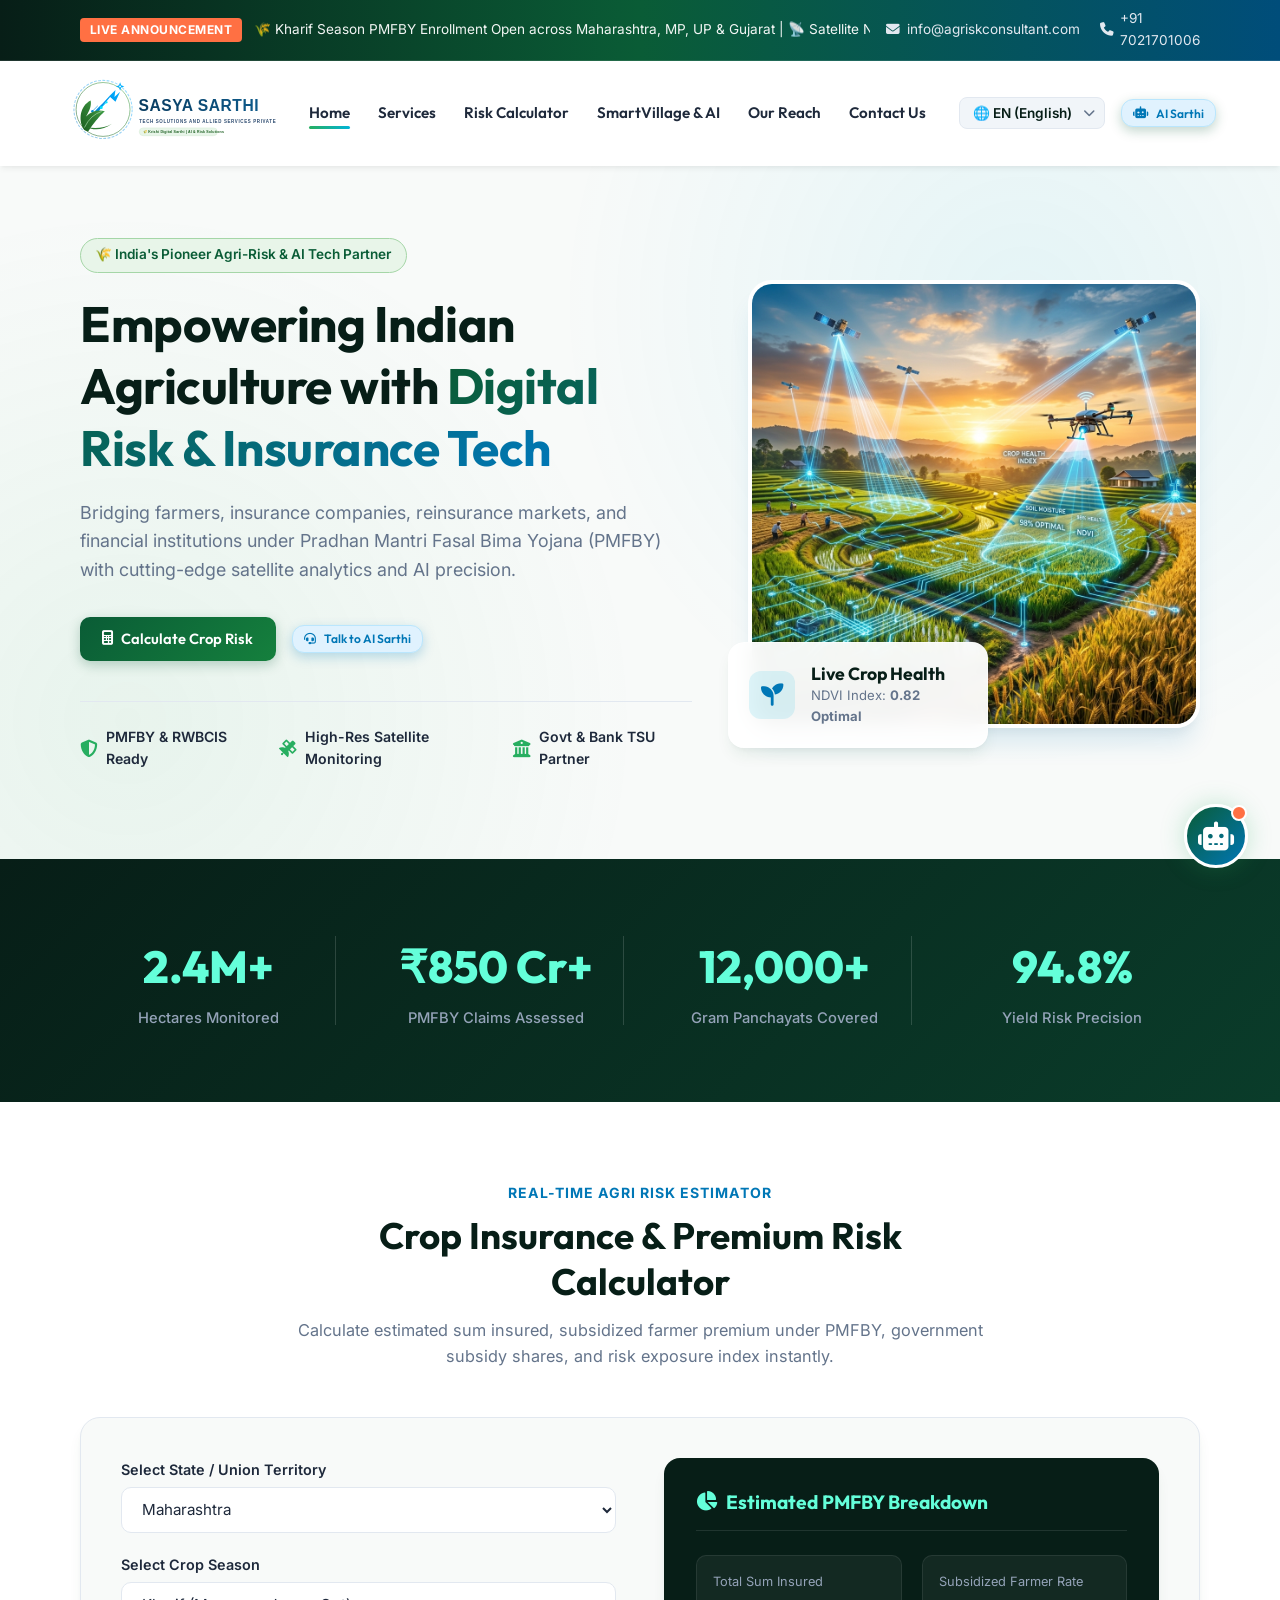
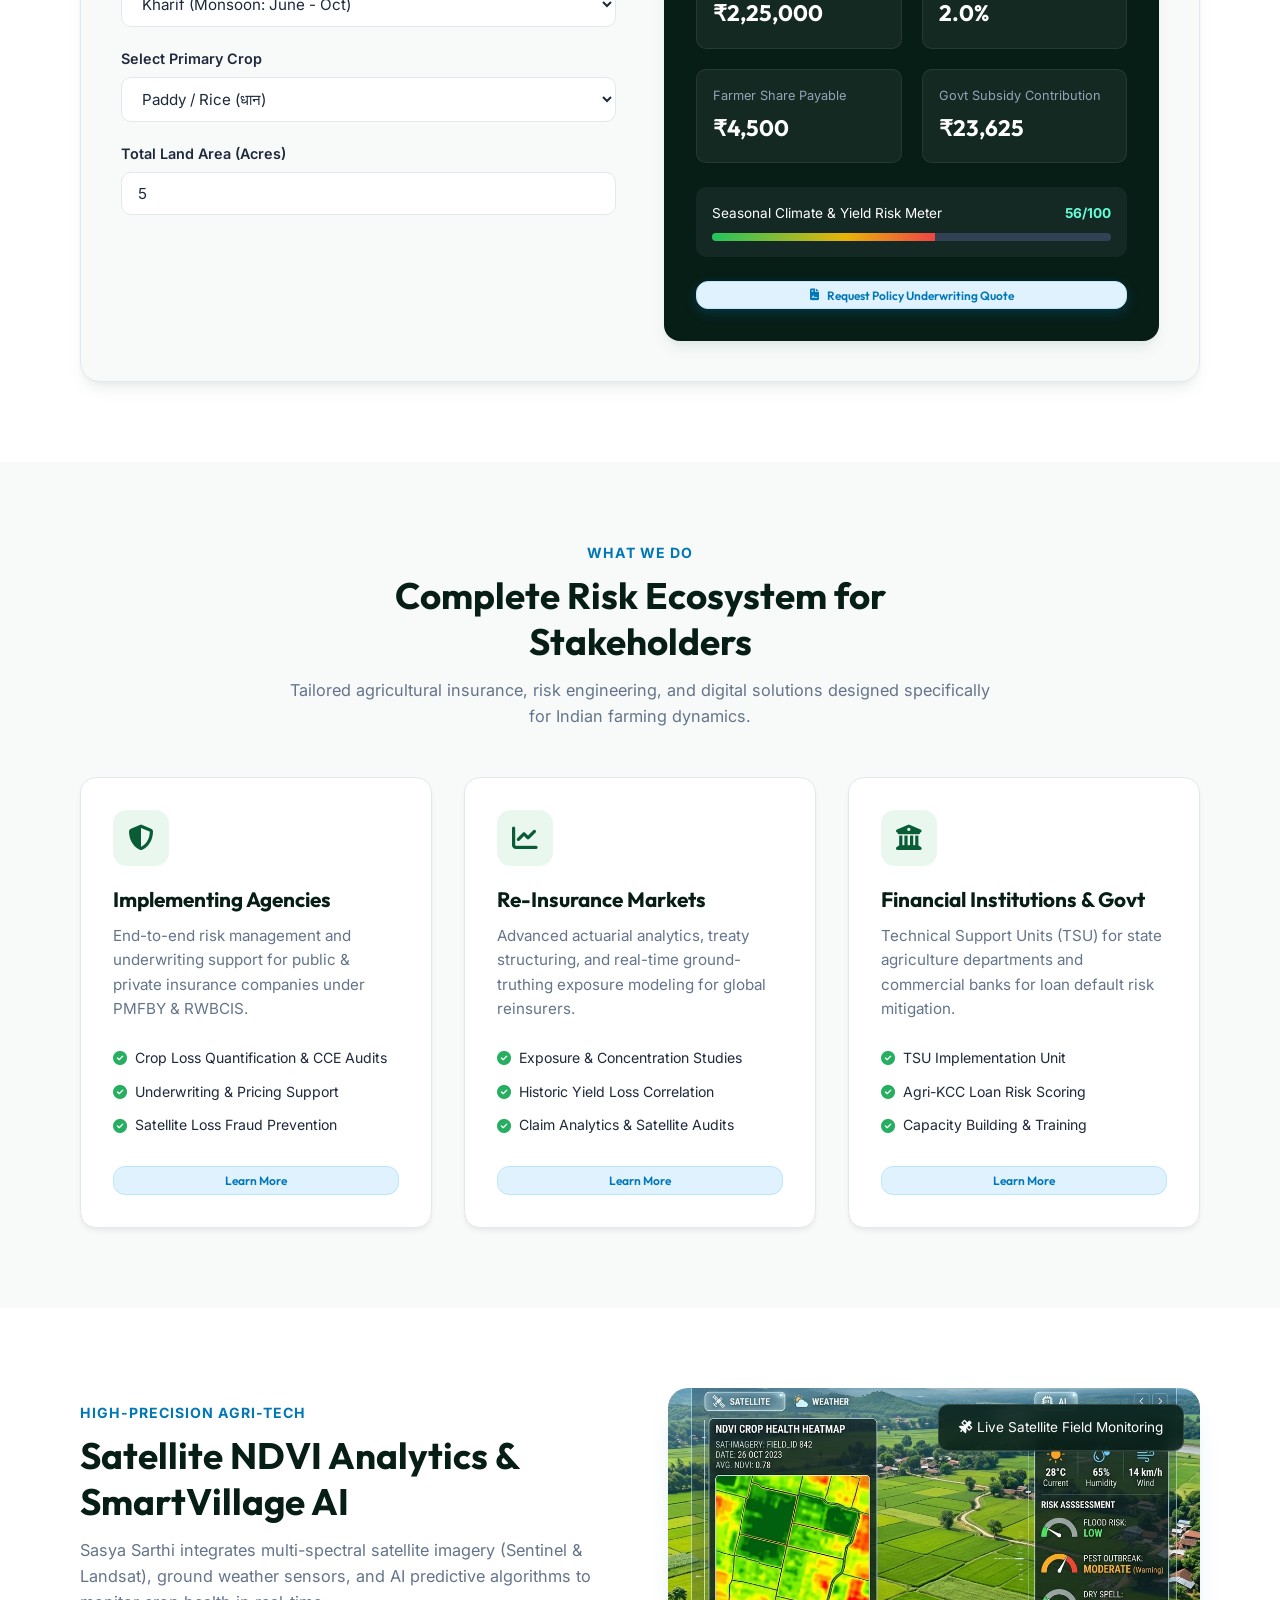
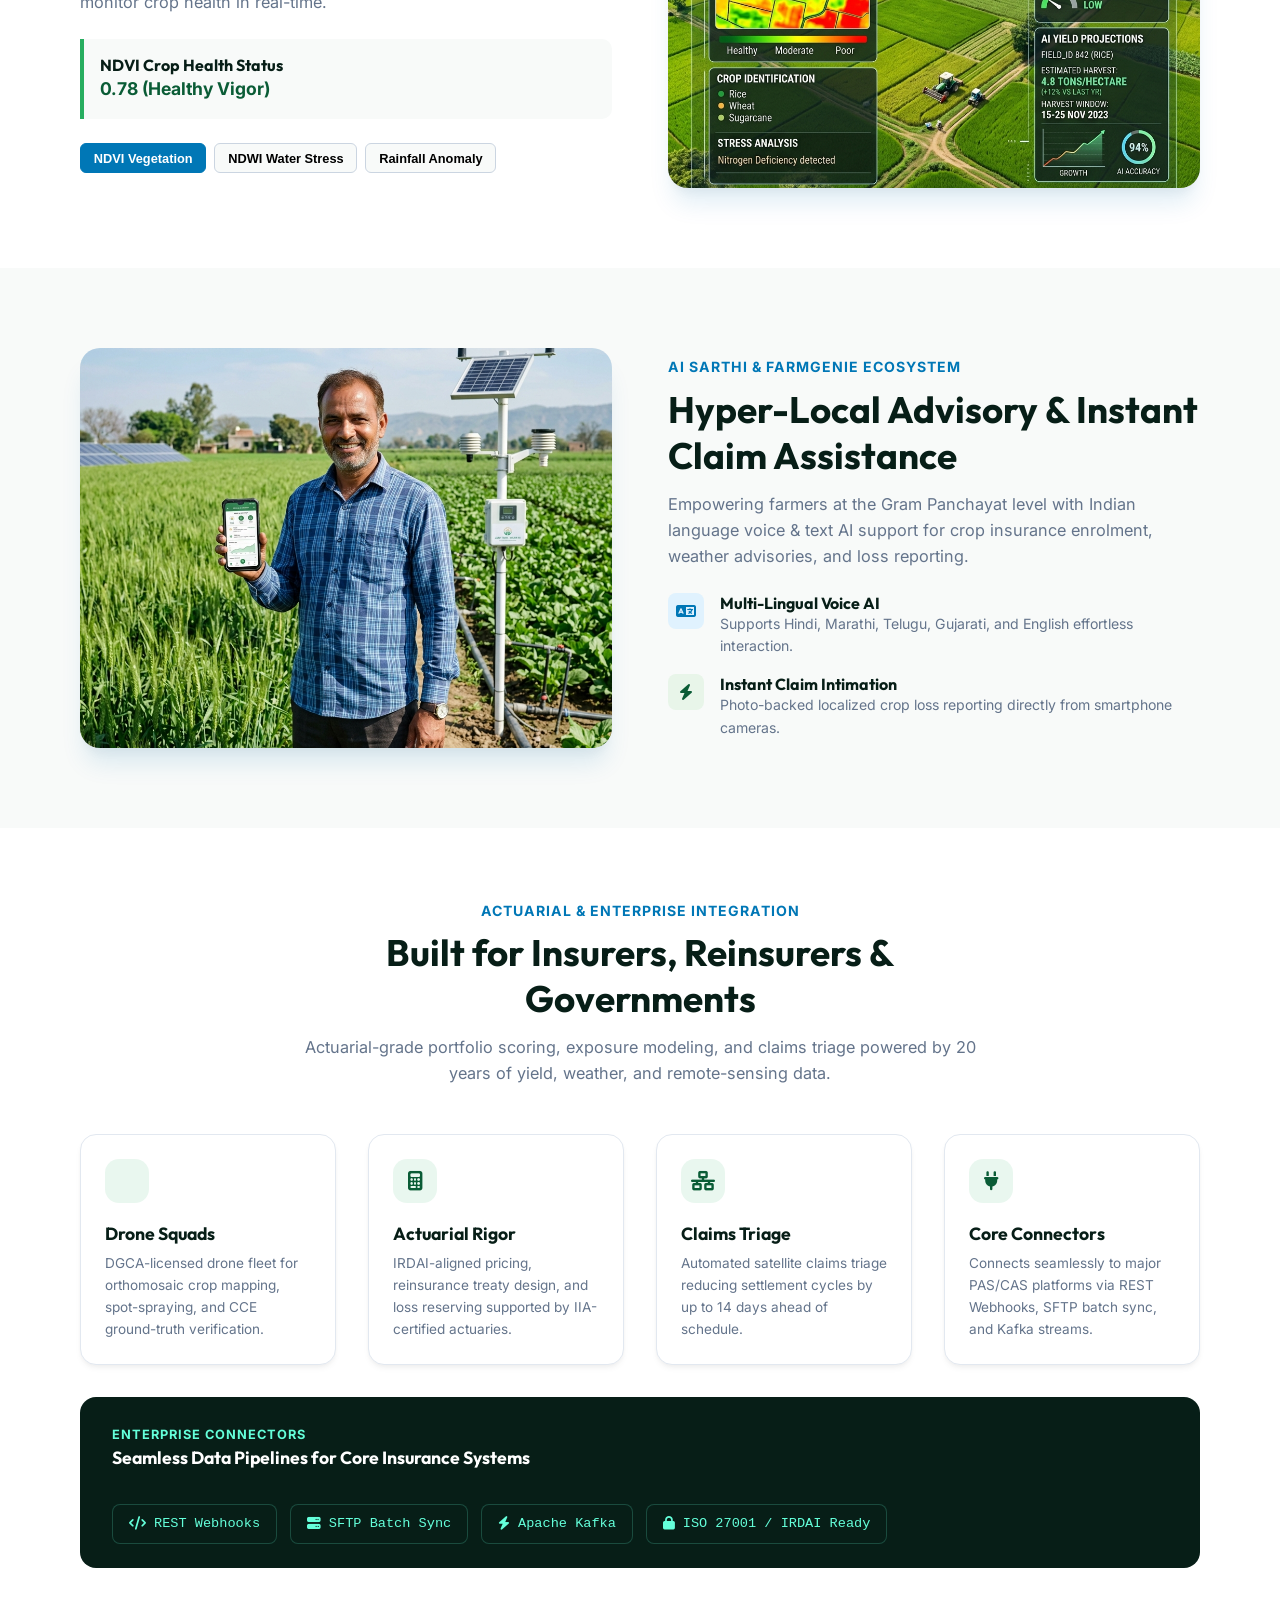
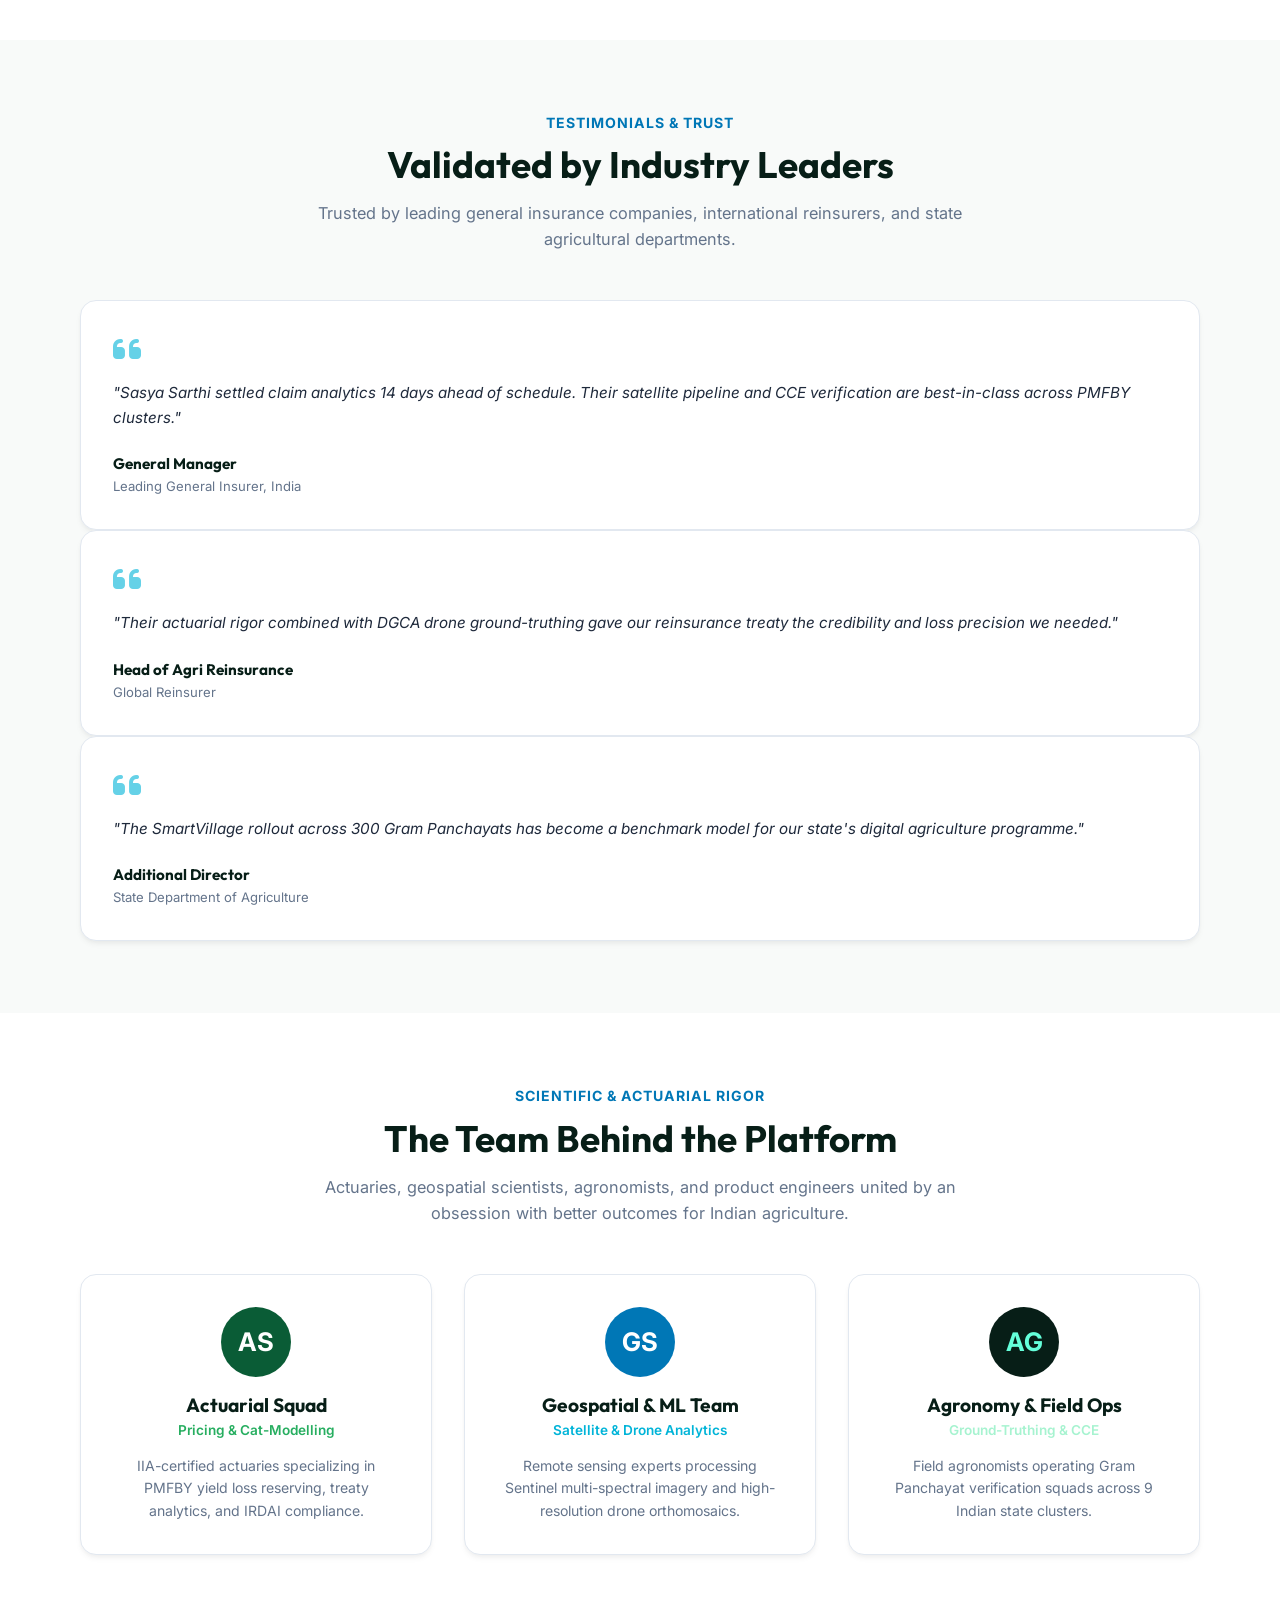
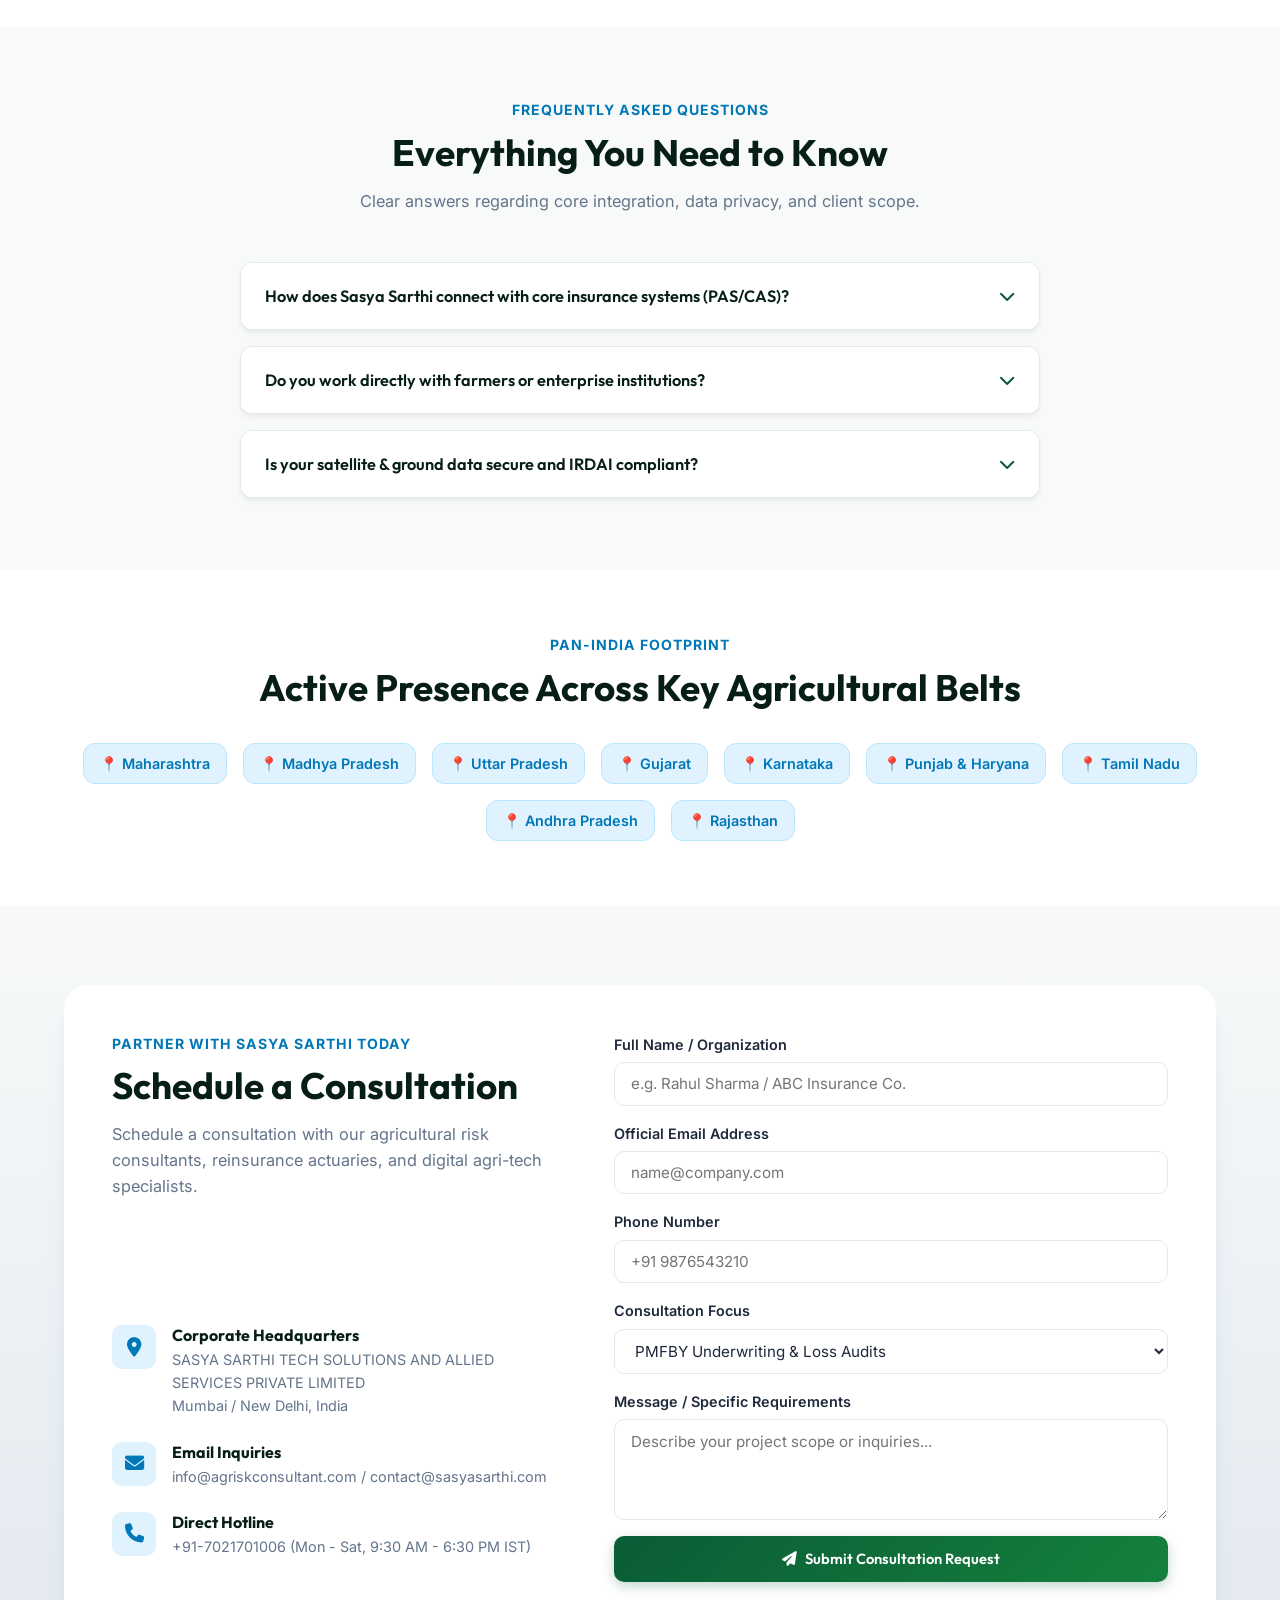
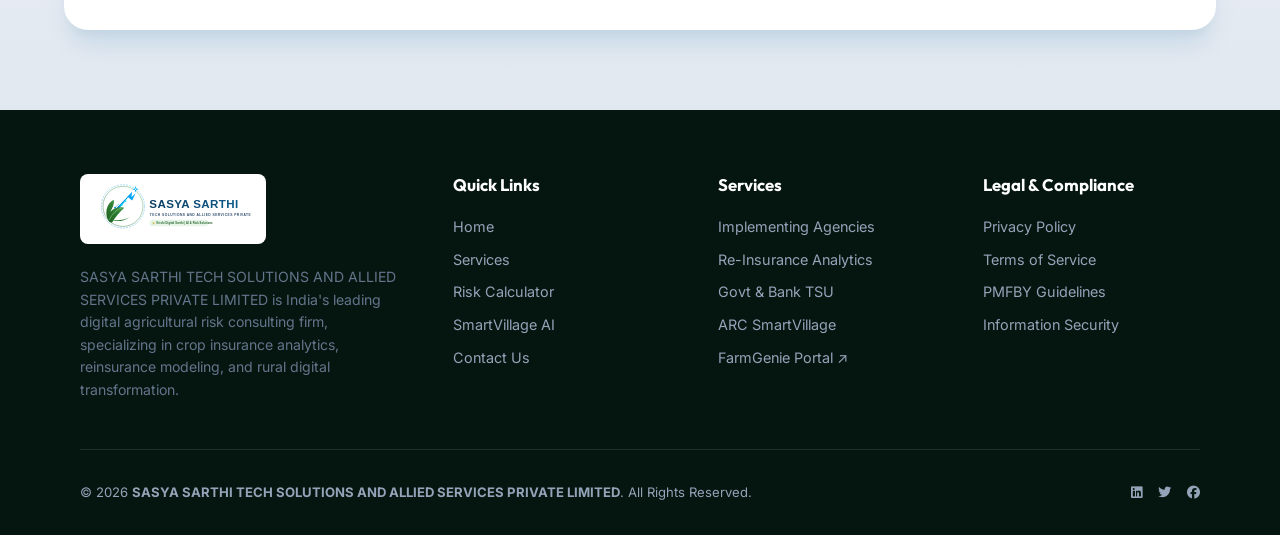
==== commit 6d422e29: "Integrate agrisk-analyzer features: Actuarial APIs, PAS/CAS connectors, Client testimonials, FAQ acc" ====
--- a/index.html
+++ b/index.html
@@ -385,6 +385,185 @@
               <h4 style="font-size: 1rem;">Instant Claim Intimation</h4>
               <p style="font-size: 0.88rem; color: var(--text-muted);">Photo-backed localized crop loss reporting directly from smartphone cameras.</p>
             </div>
+          </div>
+        </div>
+      </div>
+    </div>
+  </section>
+
+  <!-- Enterprise Capabilities & PAS/CAS Integration -->
+  <section class="tech-showcase" style="background: #FFFFFF; padding: 4.5rem 0;">
+    <div class="container">
+      <div class="section-header">
+        <span class="section-tag">ACTUARIAL & ENTERPRISE INTEGRATION</span>
+        <h2 class="section-title">Built for Insurers, Reinsurers &amp; Governments</h2>
+        <p class="section-desc">Actuarial-grade portfolio scoring, exposure modeling, and claims triage powered by 20 years of yield, weather, and remote-sensing data.</p>
+      </div>
+
+      <div class="service-card-grid" style="grid-template-columns: repeat(4, 1fr);">
+        <div class="service-card" style="padding: 1.5rem;">
+          <div class="service-icon" style="width: 44px; height: 44px; font-size: 1.2rem;"><i class="fa-solid fa-drone"></i></div>
+          <h4 style="font-size: 1.1rem; margin-bottom: 0.5rem;">Drone Squads</h4>
+          <p style="font-size: 0.85rem; color: var(--text-muted);">DGCA-licensed drone fleet for orthomosaic crop mapping, spot-spraying, and CCE ground-truth verification.</p>
+        </div>
+
+        <div class="service-card" style="padding: 1.5rem;">
+          <div class="service-icon" style="width: 44px; height: 44px; font-size: 1.2rem;"><i class="fa-solid fa-calculator"></i></div>
+          <h4 style="font-size: 1.1rem; margin-bottom: 0.5rem;">Actuarial Rigor</h4>
+          <p style="font-size: 0.85rem; color: var(--text-muted);">IRDAI-aligned pricing, reinsurance treaty design, and loss reserving supported by IIA-certified actuaries.</p>
+        </div>
+
+        <div class="service-card" style="padding: 1.5rem;">
+          <div class="service-icon" style="width: 44px; height: 44px; font-size: 1.2rem;"><i class="fa-solid fa-network-wired"></i></div>
+          <h4 style="font-size: 1.1rem; margin-bottom: 0.5rem;">Claims Triage</h4>
+          <p style="font-size: 0.85rem; color: var(--text-muted);">Automated satellite claims triage reducing settlement cycles by up to 14 days ahead of schedule.</p>
+        </div>
+
+        <div class="service-card" style="padding: 1.5rem;">
+          <div class="service-icon" style="width: 44px; height: 44px; font-size: 1.2rem;"><i class="fa-solid fa-plug"></i></div>
+          <h4 style="font-size: 1.1rem; margin-bottom: 0.5rem;">Core Connectors</h4>
+          <p style="font-size: 0.85rem; color: var(--text-muted);">Connects seamlessly to major PAS/CAS platforms via REST Webhooks, SFTP batch sync, and Kafka streams.</p>
+        </div>
+      </div>
+
+      <div style="background: #071E17; border-radius: 16px; padding: 1.5rem 2rem; margin-top: 2rem; color: #FFFFFF; display: flex; justify-content: space-between; align-items: center; flex-wrap: wrap; gap: 1rem;">
+        <div>
+          <span style="color: #64FFDA; font-size: 0.8rem; font-weight: 700; letter-spacing: 1px;">ENTERPRISE CONNECTORS</span>
+          <h4 style="color: #FFFFFF; font-size: 1.1rem;">Seamless Data Pipelines for Core Insurance Systems</h4>
+        </div>
+        <div class="api-badge-grid">
+          <div class="api-badge-item"><i class="fa-solid fa-code"></i> REST Webhooks</div>
+          <div class="api-badge-item"><i class="fa-solid fa-server"></i> SFTP Batch Sync</div>
+          <div class="api-badge-item"><i class="fa-solid fa-bolt"></i> Apache Kafka</div>
+          <div class="api-badge-item"><i class="fa-solid fa-lock"></i> ISO 27001 / IRDAI Ready</div>
+        </div>
+      </div>
+    </div>
+  </section>
+
+  <!-- Client Testimonials & Industry Social Proof -->
+  <section style="padding: 4.5rem 0; background: var(--bg-light);">
+    <div class="container">
+      <div class="section-header">
+        <span class="section-tag">TESTIMONIALS & TRUST</span>
+        <h2 class="section-title">Validated by Industry Leaders</h2>
+        <p class="section-desc">Trusted by leading general insurance companies, international reinsurers, and state agricultural departments.</p>
+      </div>
+
+      <div class="testimonial-grid">
+        <div class="testimonial-card">
+          <div>
+            <i class="fa-solid fa-quote-left quote-icon"></i>
+            <p class="quote-text">"Sasya Sarthi settled claim analytics 14 days ahead of schedule. Their satellite pipeline and CCE verification are best-in-class across PMFBY clusters."</p>
+          </div>
+          <div class="author-info">
+            <h4>General Manager</h4>
+            <p>Leading General Insurer, India</p>
+          </div>
+        </div>
+
+        <div class="testimonial-card">
+          <div>
+            <i class="fa-solid fa-quote-left quote-icon"></i>
+            <p class="quote-text">"Their actuarial rigor combined with DGCA drone ground-truthing gave our reinsurance treaty the credibility and loss precision we needed."</p>
+          </div>
+          <div class="author-info">
+            <h4>Head of Agri Reinsurance</h4>
+            <p>Global Reinsurer</p>
+          </div>
+        </div>
+
+        <div class="testimonial-card">
+          <div>
+            <i class="fa-solid fa-quote-left quote-icon"></i>
+            <p class="quote-text">"The SmartVillage rollout across 300 Gram Panchayats has become a benchmark model for our state's digital agriculture programme."</p>
+          </div>
+          <div class="author-info">
+            <h4>Additional Director</h4>
+            <p>State Department of Agriculture</p>
+          </div>
+        </div>
+      </div>
+    </div>
+  </section>
+
+  <!-- Team & Scientific Rigor -->
+  <section style="padding: 4.5rem 0; background: #FFFFFF;">
+    <div class="container">
+      <div class="section-header">
+        <span class="section-tag">SCIENTIFIC & ACTUARIAL RIGOR</span>
+        <h2 class="section-title">The Team Behind the Platform</h2>
+        <p class="section-desc">Actuaries, geospatial scientists, agronomists, and product engineers united by an obsession with better outcomes for Indian agriculture.</p>
+      </div>
+
+      <div class="service-card-grid" style="grid-template-columns: repeat(3, 1fr);">
+        <div class="service-card" style="text-align: center; align-items: center;">
+          <div style="width: 70px; height: 70px; border-radius: 50%; background: var(--primary-green); color: #FFFFFF; font-size: 1.6rem; font-weight: 700; display: flex; align-items: center; justify-content: center; margin-bottom: 1rem;">
+            AS
+          </div>
+          <h3 style="font-size: 1.2rem; margin-bottom: 0.2rem;">Actuarial Squad</h3>
+          <p style="font-size: 0.85rem; color: var(--primary-leaf); font-weight: 600; margin-bottom: 0.8rem;">Pricing &amp; Cat-Modelling</p>
+          <p style="font-size: 0.88rem; color: var(--text-muted);">IIA-certified actuaries specializing in PMFBY yield loss reserving, treaty analytics, and IRDAI compliance.</p>
+        </div>
+
+        <div class="service-card" style="text-align: center; align-items: center;">
+          <div style="width: 70px; height: 70px; border-radius: 50%; background: var(--tech-blue); color: #FFFFFF; font-size: 1.6rem; font-weight: 700; display: flex; align-items: center; justify-content: center; margin-bottom: 1rem;">
+            GS
+          </div>
+          <h3 style="font-size: 1.2rem; margin-bottom: 0.2rem;">Geospatial &amp; ML Team</h3>
+          <p style="font-size: 0.85rem; color: var(--tech-cyan); font-weight: 600; margin-bottom: 0.8rem;">Satellite &amp; Drone Analytics</p>
+          <p style="font-size: 0.88rem; color: var(--text-muted);">Remote sensing experts processing Sentinel multi-spectral imagery and high-resolution drone orthomosaics.</p>
+        </div>
+
+        <div class="service-card" style="text-align: center; align-items: center;">
+          <div style="width: 70px; height: 70px; border-radius: 50%; background: var(--primary-dark); color: #64FFDA; font-size: 1.6rem; font-weight: 700; display: flex; align-items: center; justify-content: center; margin-bottom: 1rem;">
+            AG
+          </div>
+          <h3 style="font-size: 1.2rem; margin-bottom: 0.2rem;">Agronomy &amp; Field Ops</h3>
+          <p style="font-size: 0.85rem; color: #A7F3D0; font-weight: 600; margin-bottom: 0.8rem;">Ground-Truthing &amp; CCE</p>
+          <p style="font-size: 0.88rem; color: var(--text-muted);">Field agronomists operating Gram Panchayat verification squads across 9 Indian state clusters.</p>
+        </div>
+      </div>
+    </div>
+  </section>
+
+  <!-- Interactive FAQ Accordion -->
+  <section style="padding: 4.5rem 0; background: var(--bg-light);">
+    <div class="container">
+      <div class="section-header">
+        <span class="section-tag">FREQUENTLY ASKED QUESTIONS</span>
+        <h2 class="section-title">Everything You Need to Know</h2>
+        <p class="section-desc">Clear answers regarding core integration, data privacy, and client scope.</p>
+      </div>
+
+      <div class="faq-container">
+        <div class="faq-item">
+          <div class="faq-question">
+            <span>How does Sasya Sarthi connect with core insurance systems (PAS/CAS)?</span>
+            <i class="fa-solid fa-chevron-down faq-icon"></i>
+          </div>
+          <div class="faq-answer">
+            Sasya Sarthi provides turn-key REST API endpoints, automated SFTP batch file transfer, and Apache Kafka real-time connectors to ingest policy data and stream risk scores directly into leading PAS/CAS platforms.
+          </div>
+        </div>
+
+        <div class="faq-item">
+          <div class="faq-question">
+            <span>Do you work directly with farmers or enterprise institutions?</span>
+            <i class="fa-solid fa-chevron-down faq-icon"></i>
+          </div>
+          <div class="faq-answer">
+            Through our Sasya SmartVillage stack and FPO partnerships, we empower farmers in 11 vernacular languages — but our primary commercial contracts are with insurance companies, global reinsurers, banks, and state agriculture departments.
+          </div>
+        </div>
+
+        <div class="faq-item">
+          <div class="faq-question">
+            <span>Is your satellite &amp; ground data secure and IRDAI compliant?</span>
+            <i class="fa-solid fa-chevron-down faq-icon"></i>
+          </div>
+          <div class="faq-answer">
+            Yes. All data pipelines follow strict ISO 27001 encryption standards. Our pricing models, actuarial loss reserving, and CCE verification frameworks adhere strictly to IRDAI regulatory guidelines.
           </div>
         </div>
       </div>
--- a/css/styles.css
+++ b/css/styles.css
@@ -1100,6 +1100,138 @@
   font-size: 0.82rem;
 }
 
+}
+
+/* Testimonials Grid */
+.testimonial-grid {
+  display: grid;
+  grid-template-columns: repeat(3, 1fr);
+  gap: 2rem;
+  margin-top: 2rem;
+}
+
+.testimonial-card {
+  background: #FFFFFF;
+  border: 1px solid var(--border-light);
+  border-radius: 16px;
+  padding: 2rem;
+  box-shadow: var(--shadow-sm);
+  display: flex;
+  flex-direction: column;
+  justify-content: space-between;
+  transition: var(--transition-normal);
+}
+
+.testimonial-card:hover {
+  transform: translateY(-4px);
+  box-shadow: var(--shadow-md);
+  border-color: var(--primary-leaf);
+}
+
+.quote-icon {
+  color: var(--tech-cyan);
+  font-size: 2rem;
+  margin-bottom: 1rem;
+  opacity: 0.6;
+}
+
+.quote-text {
+  font-size: 0.95rem;
+  color: var(--text-dark);
+  font-style: italic;
+  line-height: 1.6;
+  margin-bottom: 1.5rem;
+}
+
+.author-info h4 {
+  font-size: 0.95rem;
+  color: var(--primary-dark);
+  margin-bottom: 0.2rem;
+}
+
+.author-info p {
+  font-size: 0.82rem;
+  color: var(--text-muted);
+}
+
+/* FAQ Accordion */
+.faq-container {
+  max-width: 800px;
+  margin: 2rem auto 0;
+  display: flex;
+  flex-direction: column;
+  gap: 1rem;
+}
+
+.faq-item {
+  background: #FFFFFF;
+  border: 1px solid var(--border-light);
+  border-radius: 12px;
+  overflow: hidden;
+  box-shadow: var(--shadow-sm);
+}
+
+.faq-question {
+  padding: 1.25rem 1.5rem;
+  font-family: var(--font-heading);
+  font-weight: 600;
+  font-size: 1.02rem;
+  color: var(--primary-dark);
+  cursor: pointer;
+  display: flex;
+  justify-content: space-between;
+  align-items: center;
+  user-select: none;
+  background: #FFFFFF;
+  transition: var(--transition-fast);
+}
+
+.faq-question:hover {
+  background: #F8FAF9;
+}
+
+.faq-answer {
+  padding: 0 1.5rem 1.25rem;
+  font-size: 0.92rem;
+  color: var(--text-muted);
+  line-height: 1.6;
+  display: none;
+}
+
+.faq-item.active .faq-answer {
+  display: block;
+}
+
+.faq-item.active .faq-icon {
+  transform: rotate(180deg);
+}
+
+.faq-icon {
+  transition: transform 0.3s ease;
+  color: var(--primary-green);
+}
+
+/* Enterprise API Grid */
+.api-badge-grid {
+  display: flex;
+  flex-wrap: wrap;
+  gap: 0.8rem;
+  margin-top: 1.2rem;
+}
+
+.api-badge-item {
+  background: #071E17;
+  color: #64FFDA;
+  border: 1px solid rgba(100, 255, 218, 0.2);
+  padding: 0.5rem 1rem;
+  border-radius: 8px;
+  font-family: monospace;
+  font-size: 0.85rem;
+  display: flex;
+  align-items: center;
+  gap: 0.5rem;
+}
+
 /* Responsive Media Queries */
 @media (max-width: 992px) {
   .hero-grid,
@@ -1113,7 +1245,8 @@
     grid-template-columns: repeat(2, 1fr);
   }
   
-  .service-card-grid {
+  .service-card-grid,
+  .testimonial-grid {
     grid-template-columns: 1fr 1fr;
   }
   
@@ -1128,6 +1261,7 @@
 
 @media (max-width: 640px) {
   .service-card-grid,
+  .testimonial-grid,
   .stats-grid,
   .footer-grid {
     grid-template-columns: 1fr;
@@ -1139,3 +1273,4 @@
     bottom: 5rem;
   }
 }
+
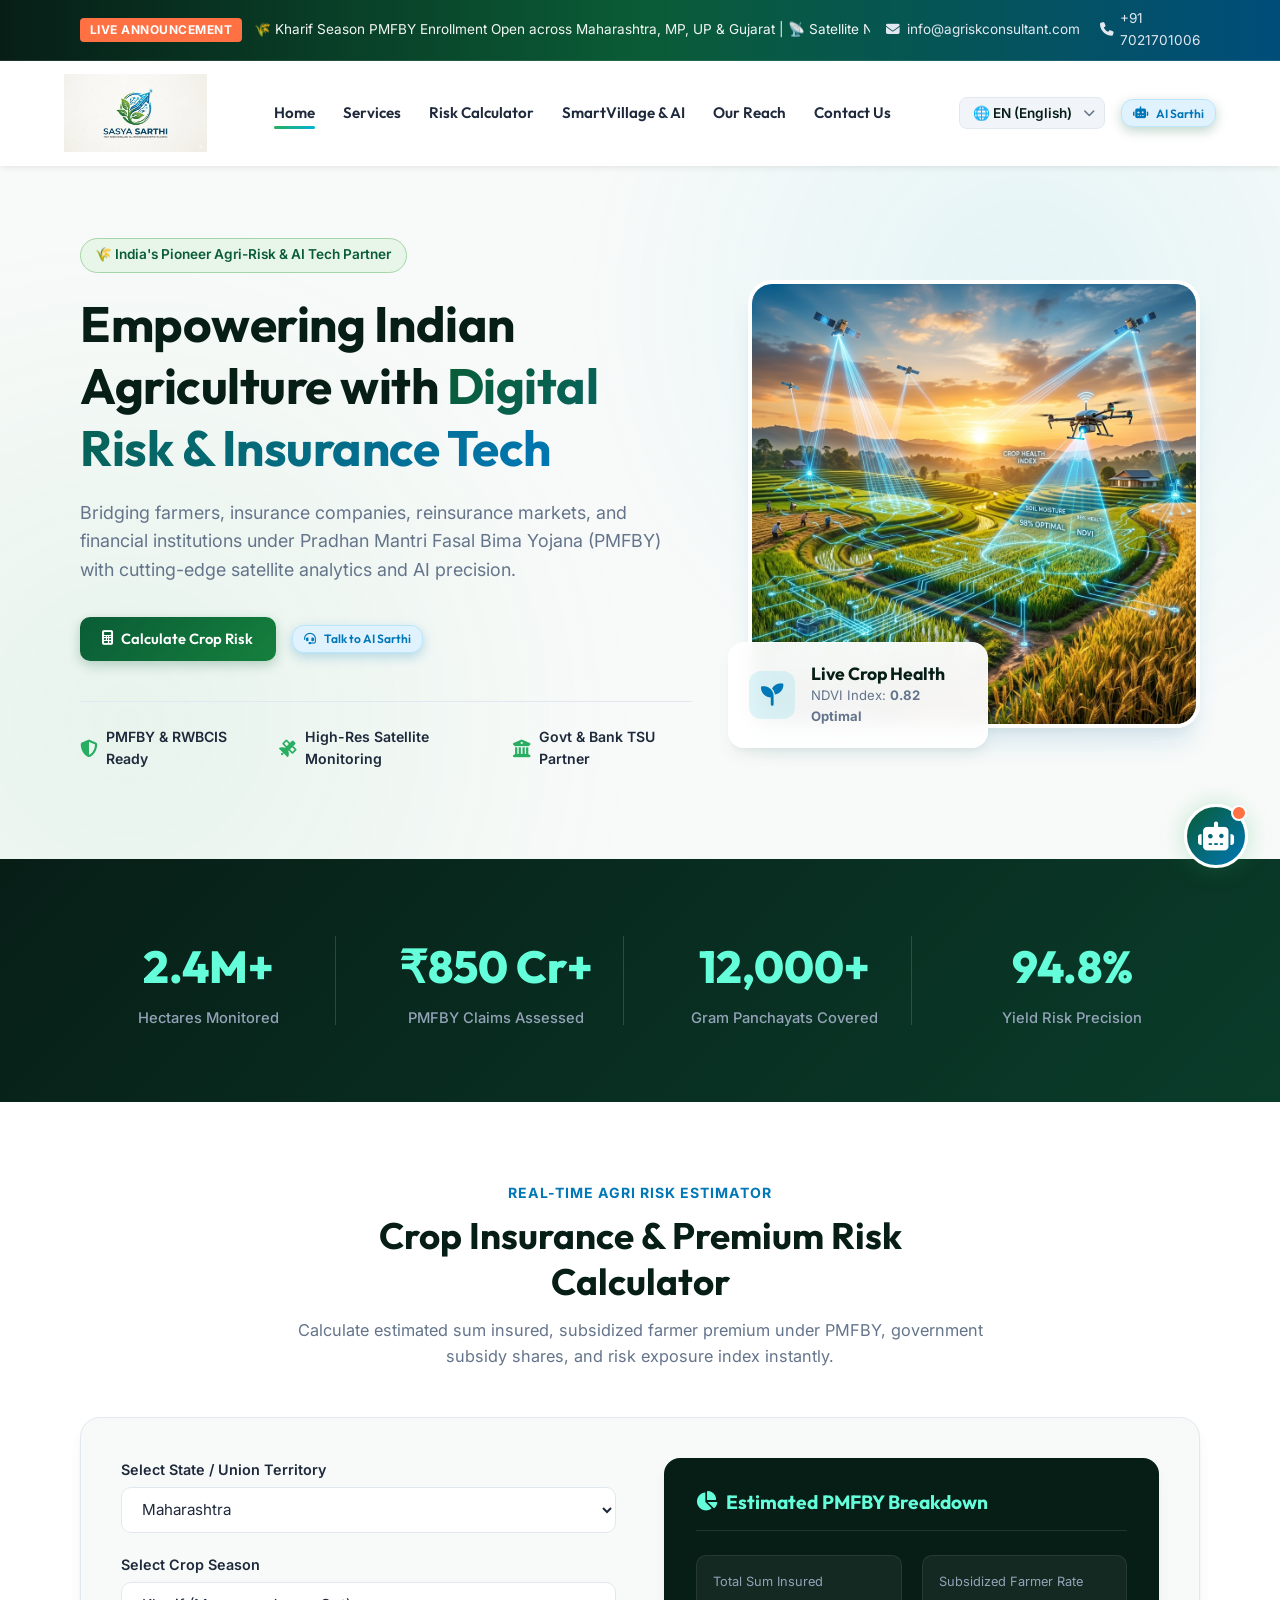
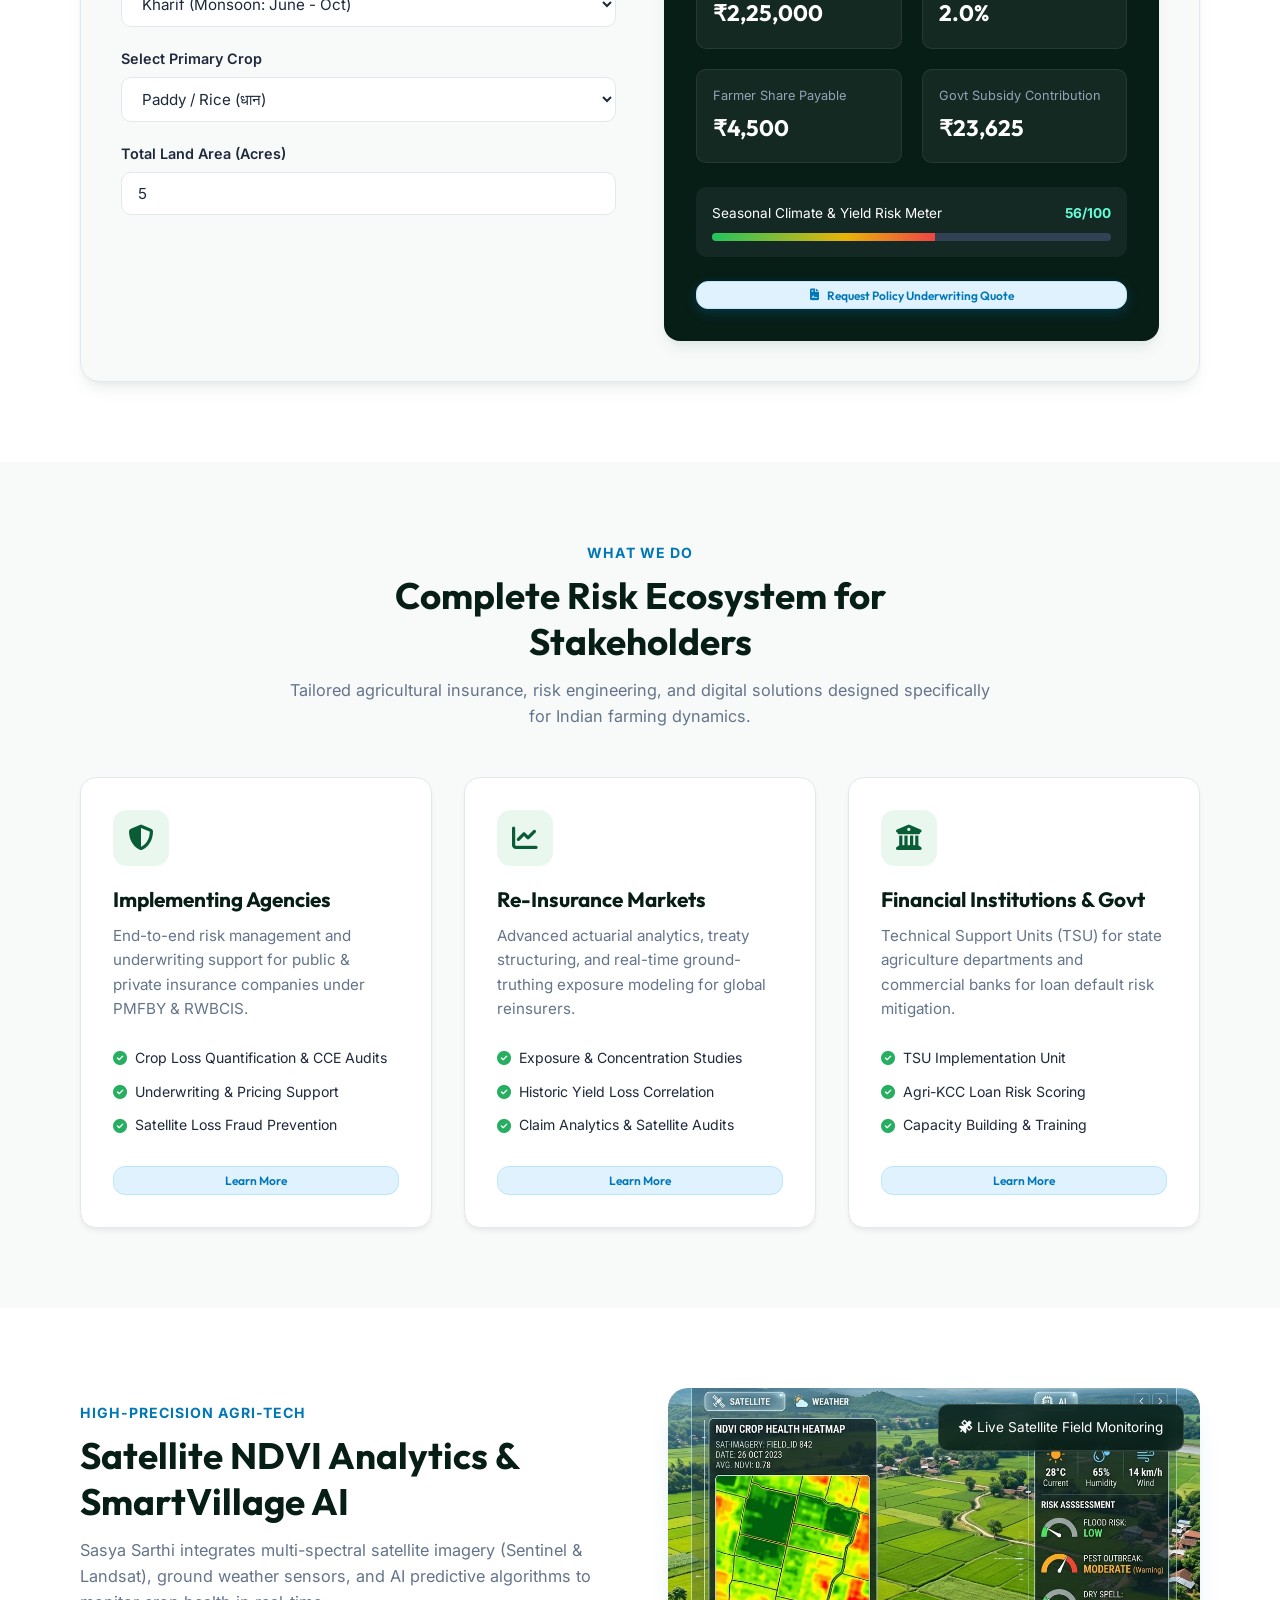
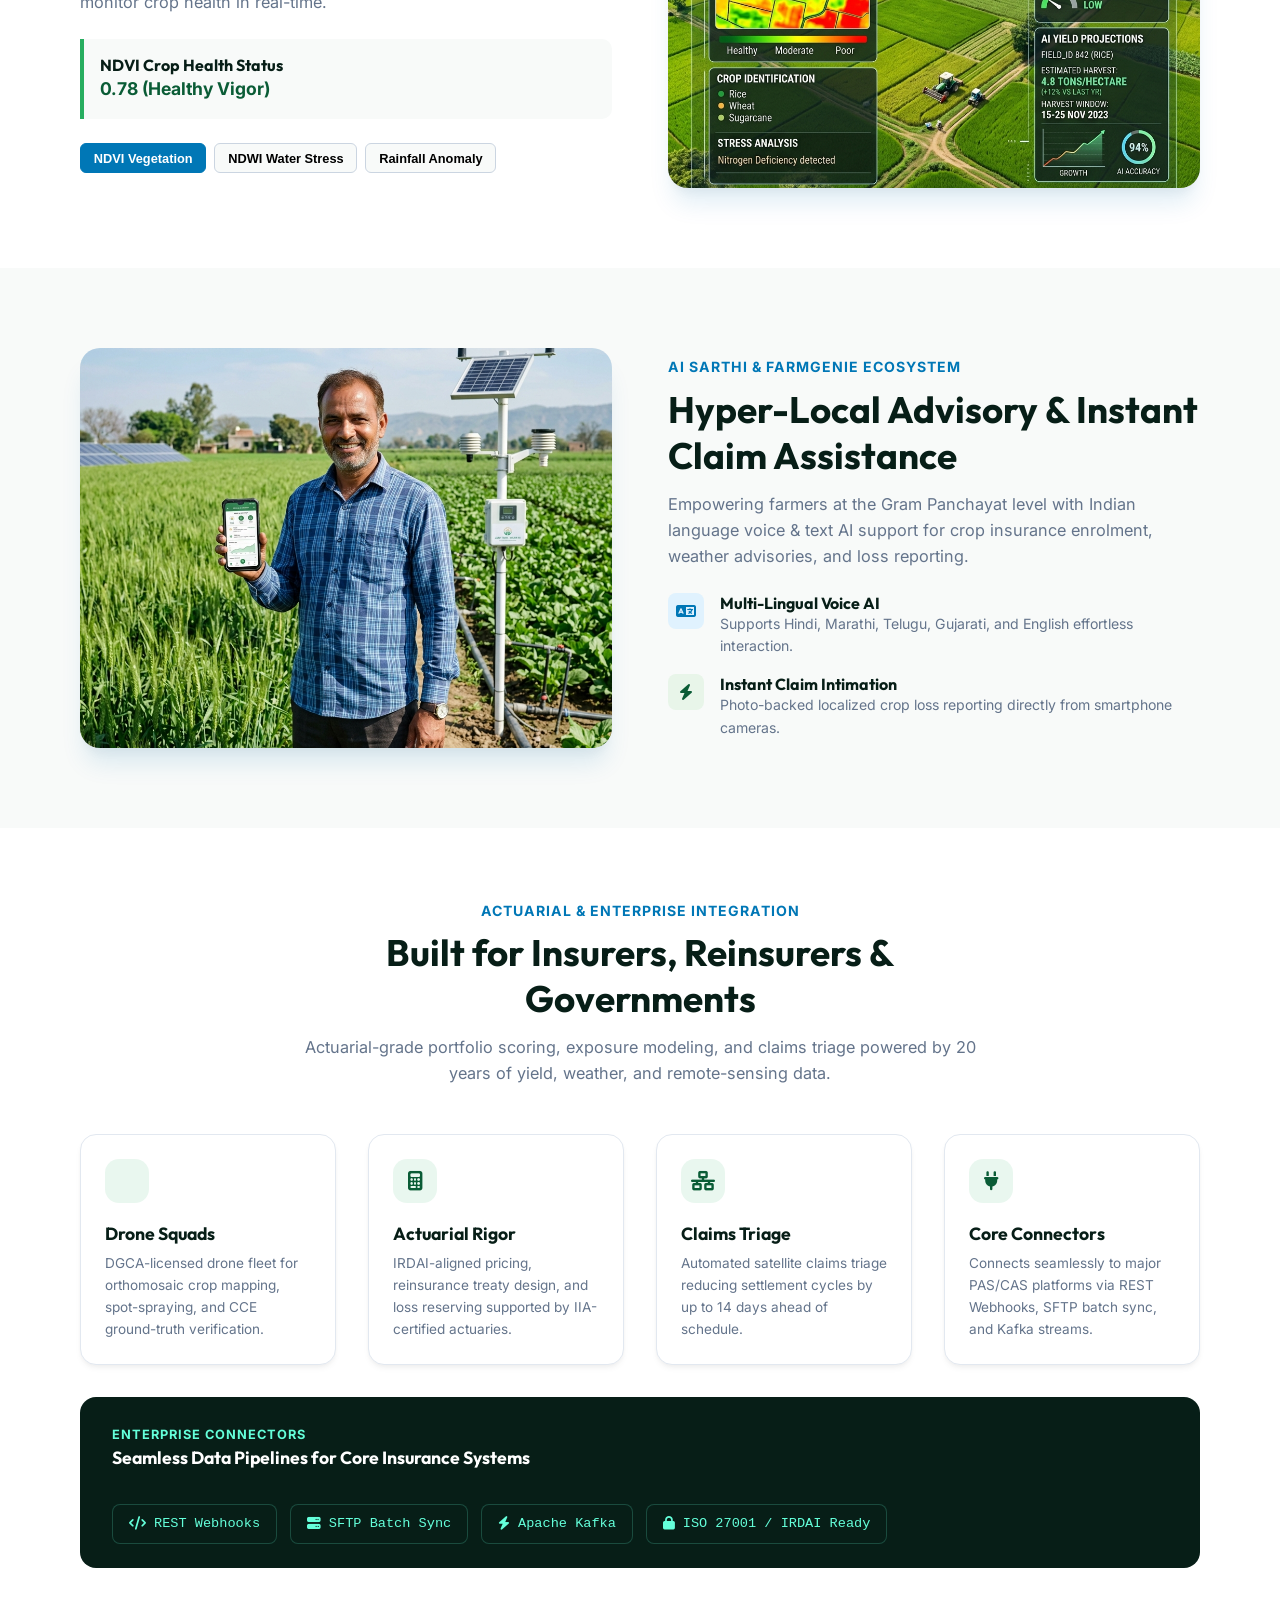
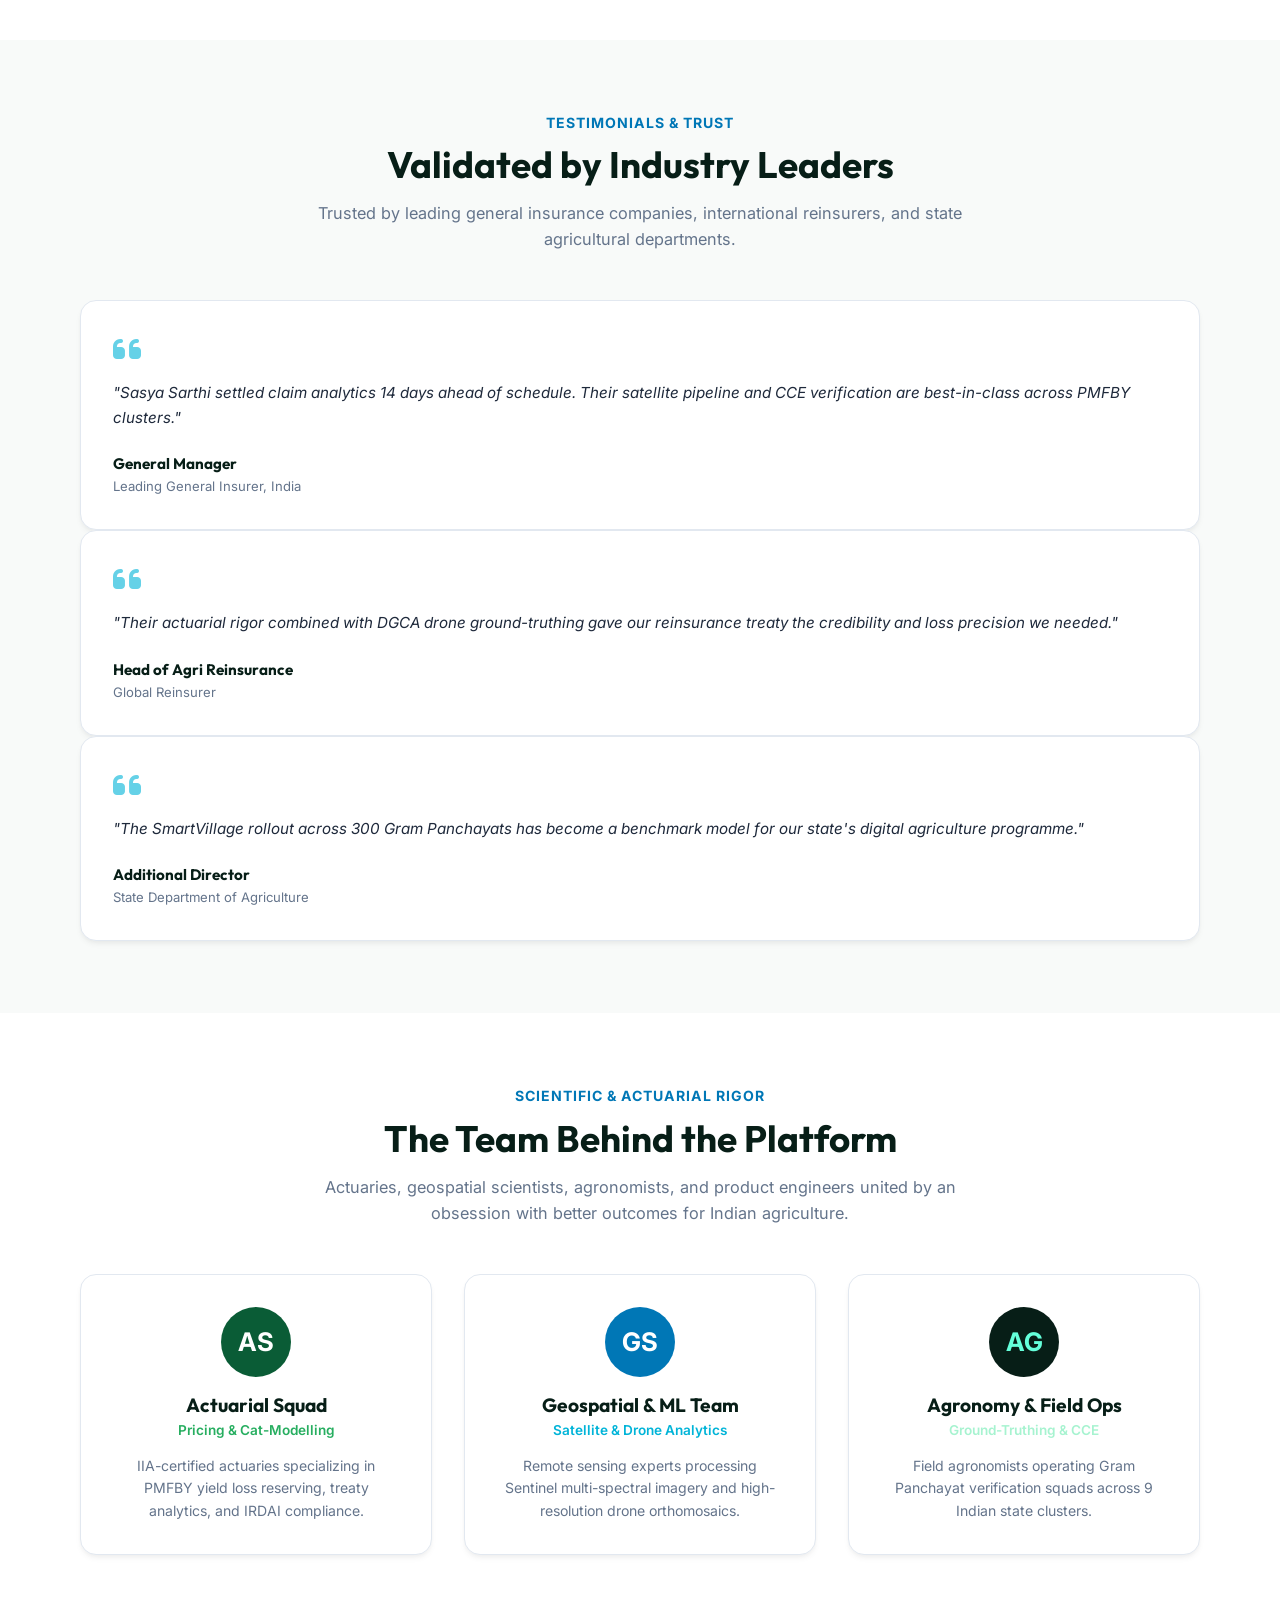
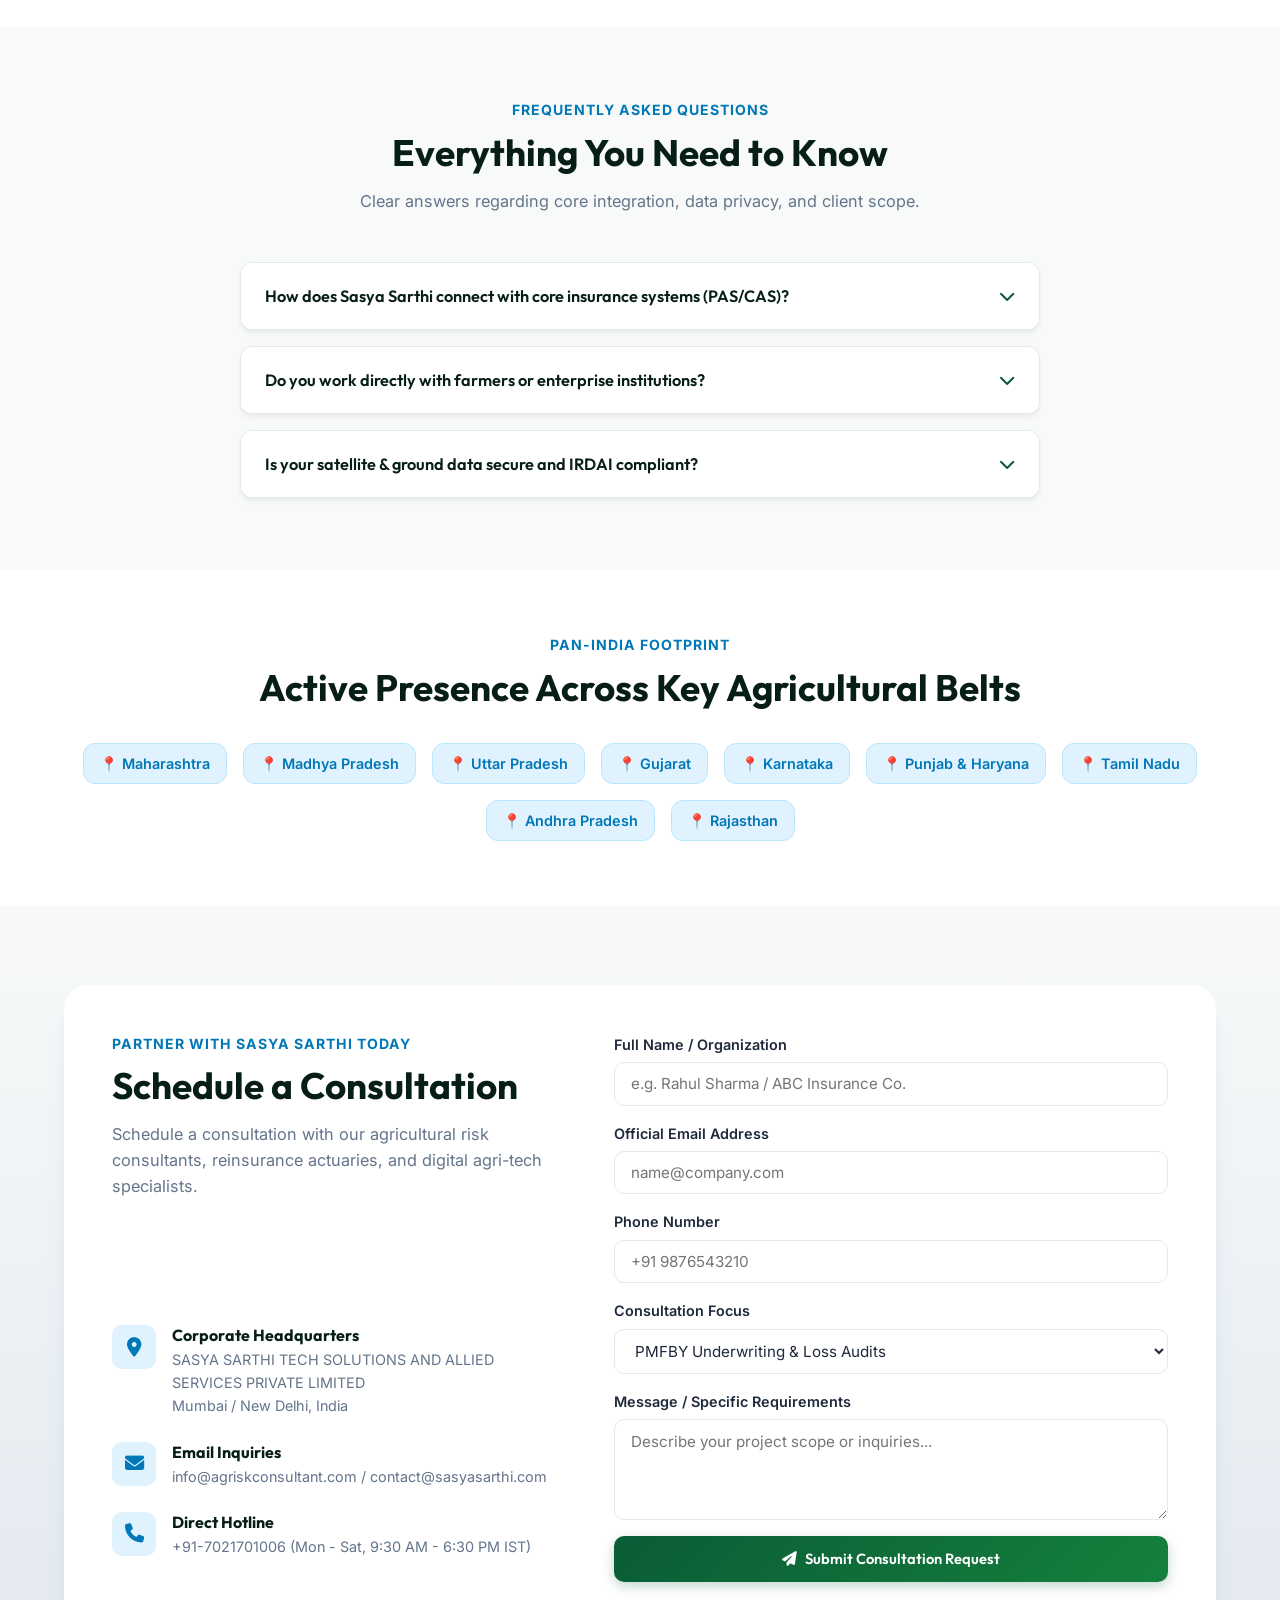
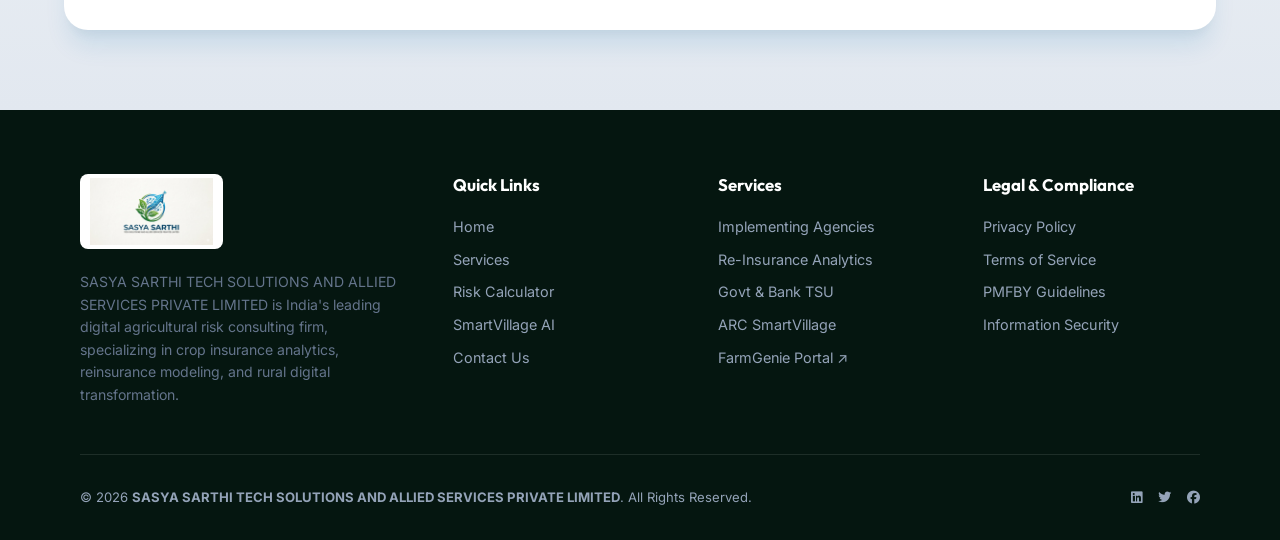
==== commit 7856b191: "Use exact official attached logo image across website" ====
--- a/index.html
+++ b/index.html
@@ -25,7 +25,7 @@
 
   <!-- Custom Stylesheet -->
   <link rel="stylesheet" href="css/styles.css">
-  <link rel="icon" href="assets/logo.svg" type="image/svg+xml">
+  <link rel="icon" href="assets/official_logo.jpg" type="image/jpeg">
 </head>
 <body>
 
@@ -48,7 +48,7 @@
     <div class="container navbar">
       <!-- Brand Logo -->
       <a href="index.html" class="brand-logo" title="Sasya Sarthi Tech Solutions">
-        <img src="assets/logo.svg" alt="Sasya Sarthi Tech Solutions Logo">
+        <img src="assets/official_logo.jpg" alt="Sasya Sarthi Tech Solutions Logo">
       </a>
 
       <!-- Desktop Navigation Menu -->
@@ -673,7 +673,7 @@
     <div class="container">
       <div class="footer-grid">
         <div class="footer-brand">
-          <img src="assets/logo.svg" alt="Sasya Sarthi Logo" style="height: 70px; background: #FFFFFF; padding: 6px 14px; border-radius: 8px;">
+          <img src="assets/official_logo.jpg" alt="Sasya Sarthi Logo" style="height: 75px; background: #FFFFFF; padding: 4px 10px; border-radius: 8px;">
           <p>
             SASYA SARTHI TECH SOLUTIONS AND ALLIED SERVICES PRIVATE LIMITED is India's leading digital agricultural risk consulting firm, specializing in crop insurance analytics, reinsurance modeling, and rural digital transformation.
           </p>
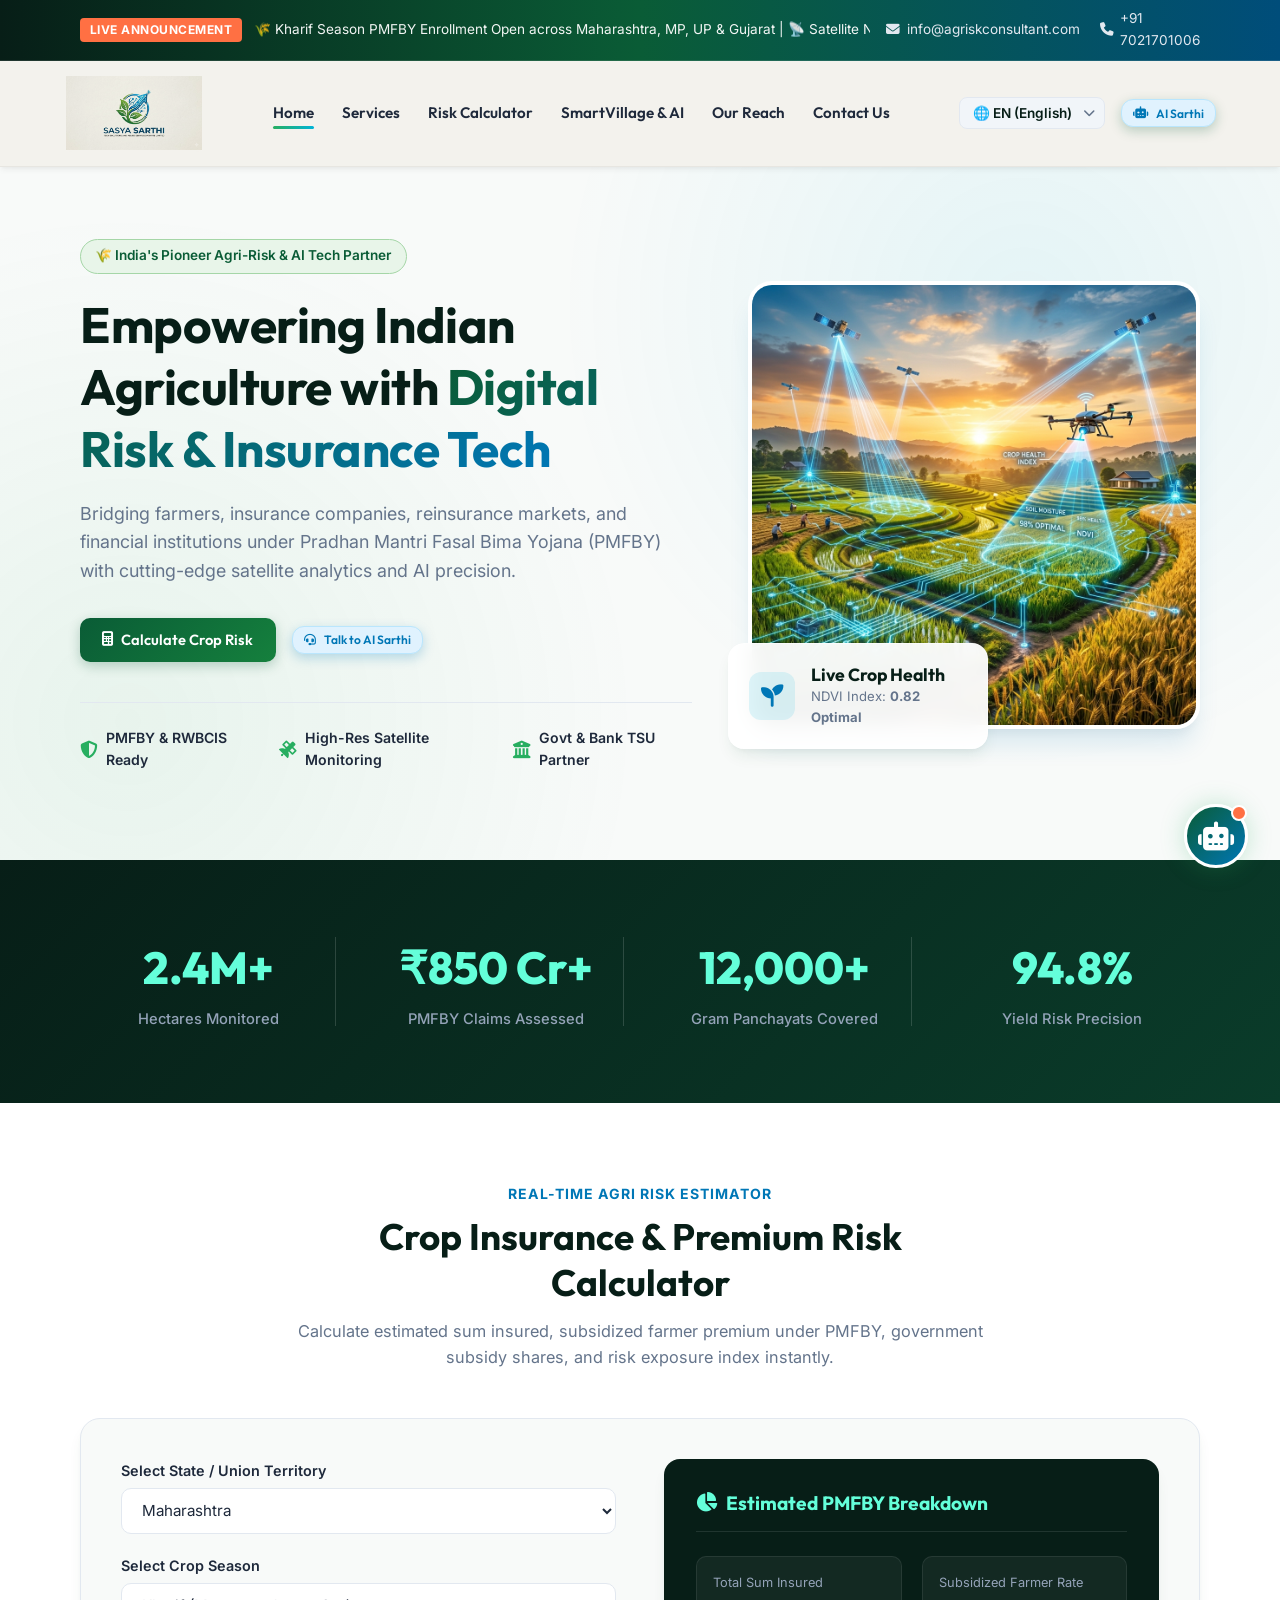
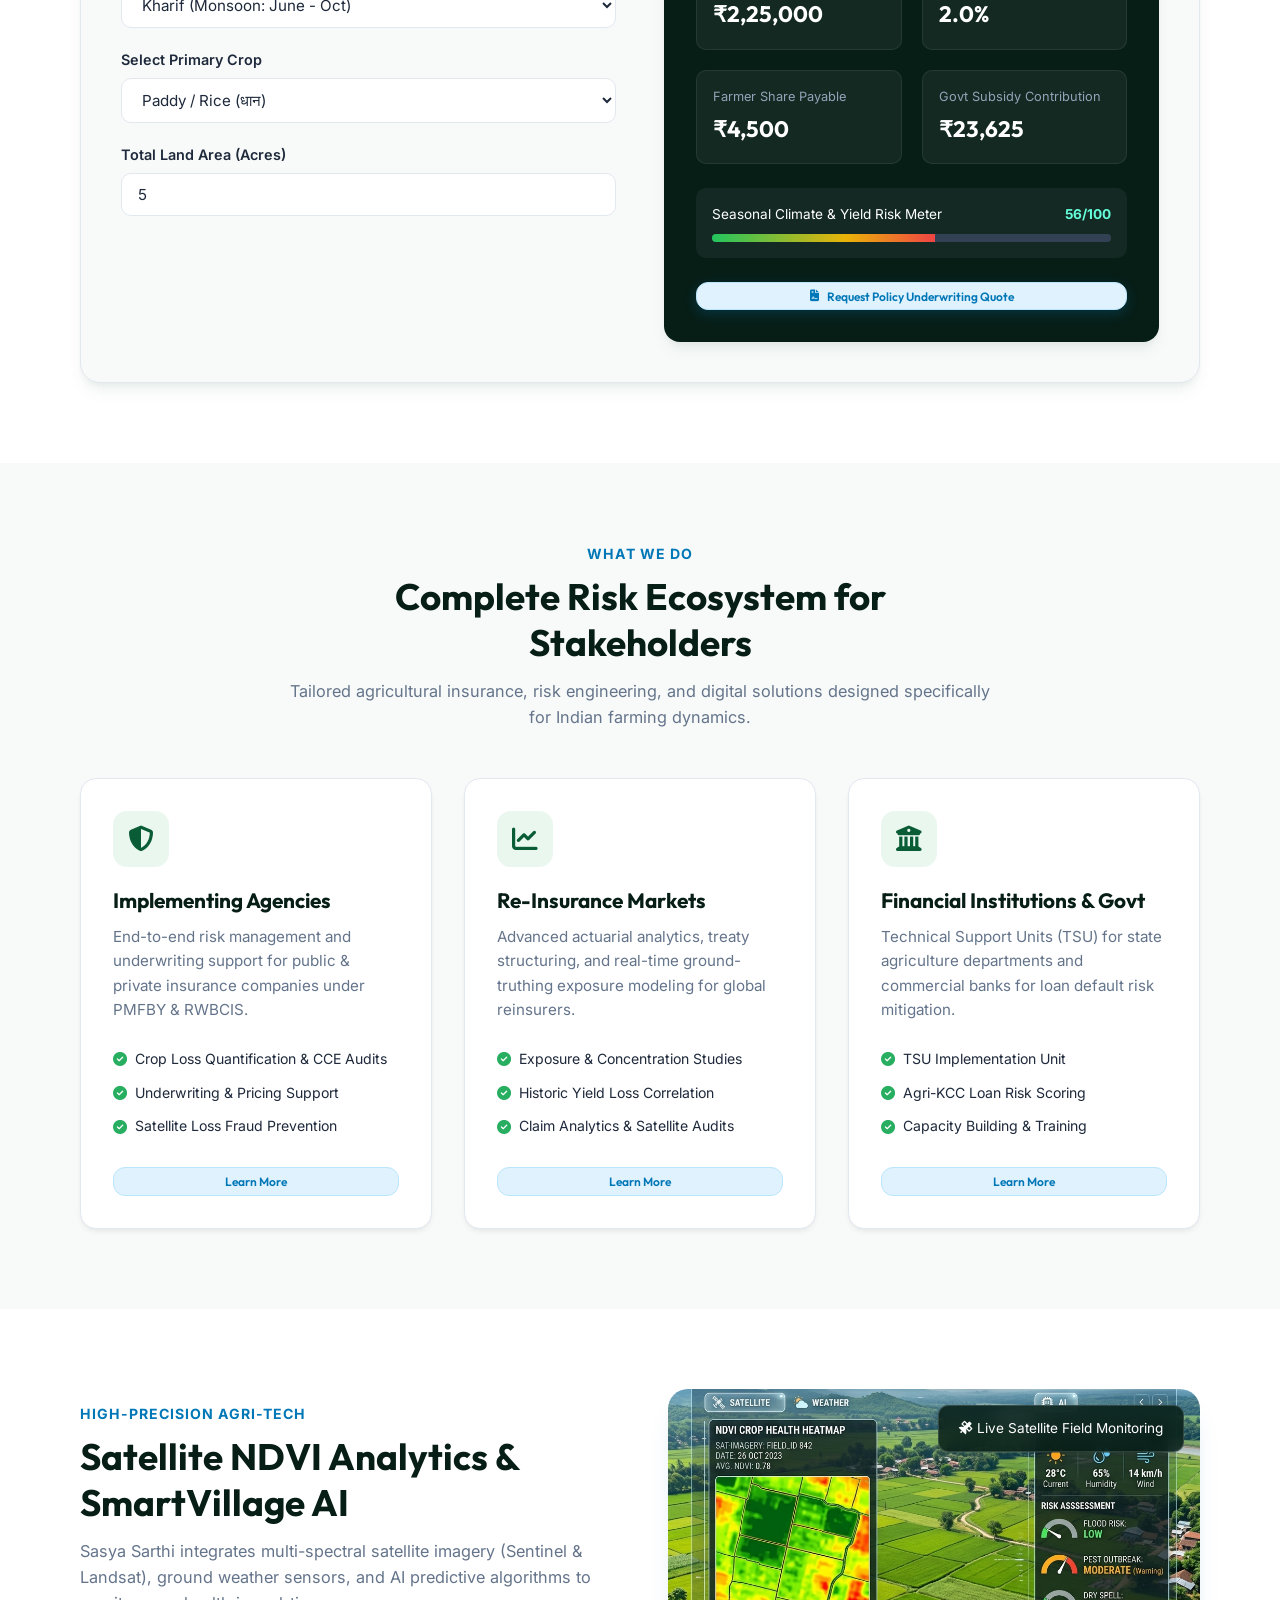
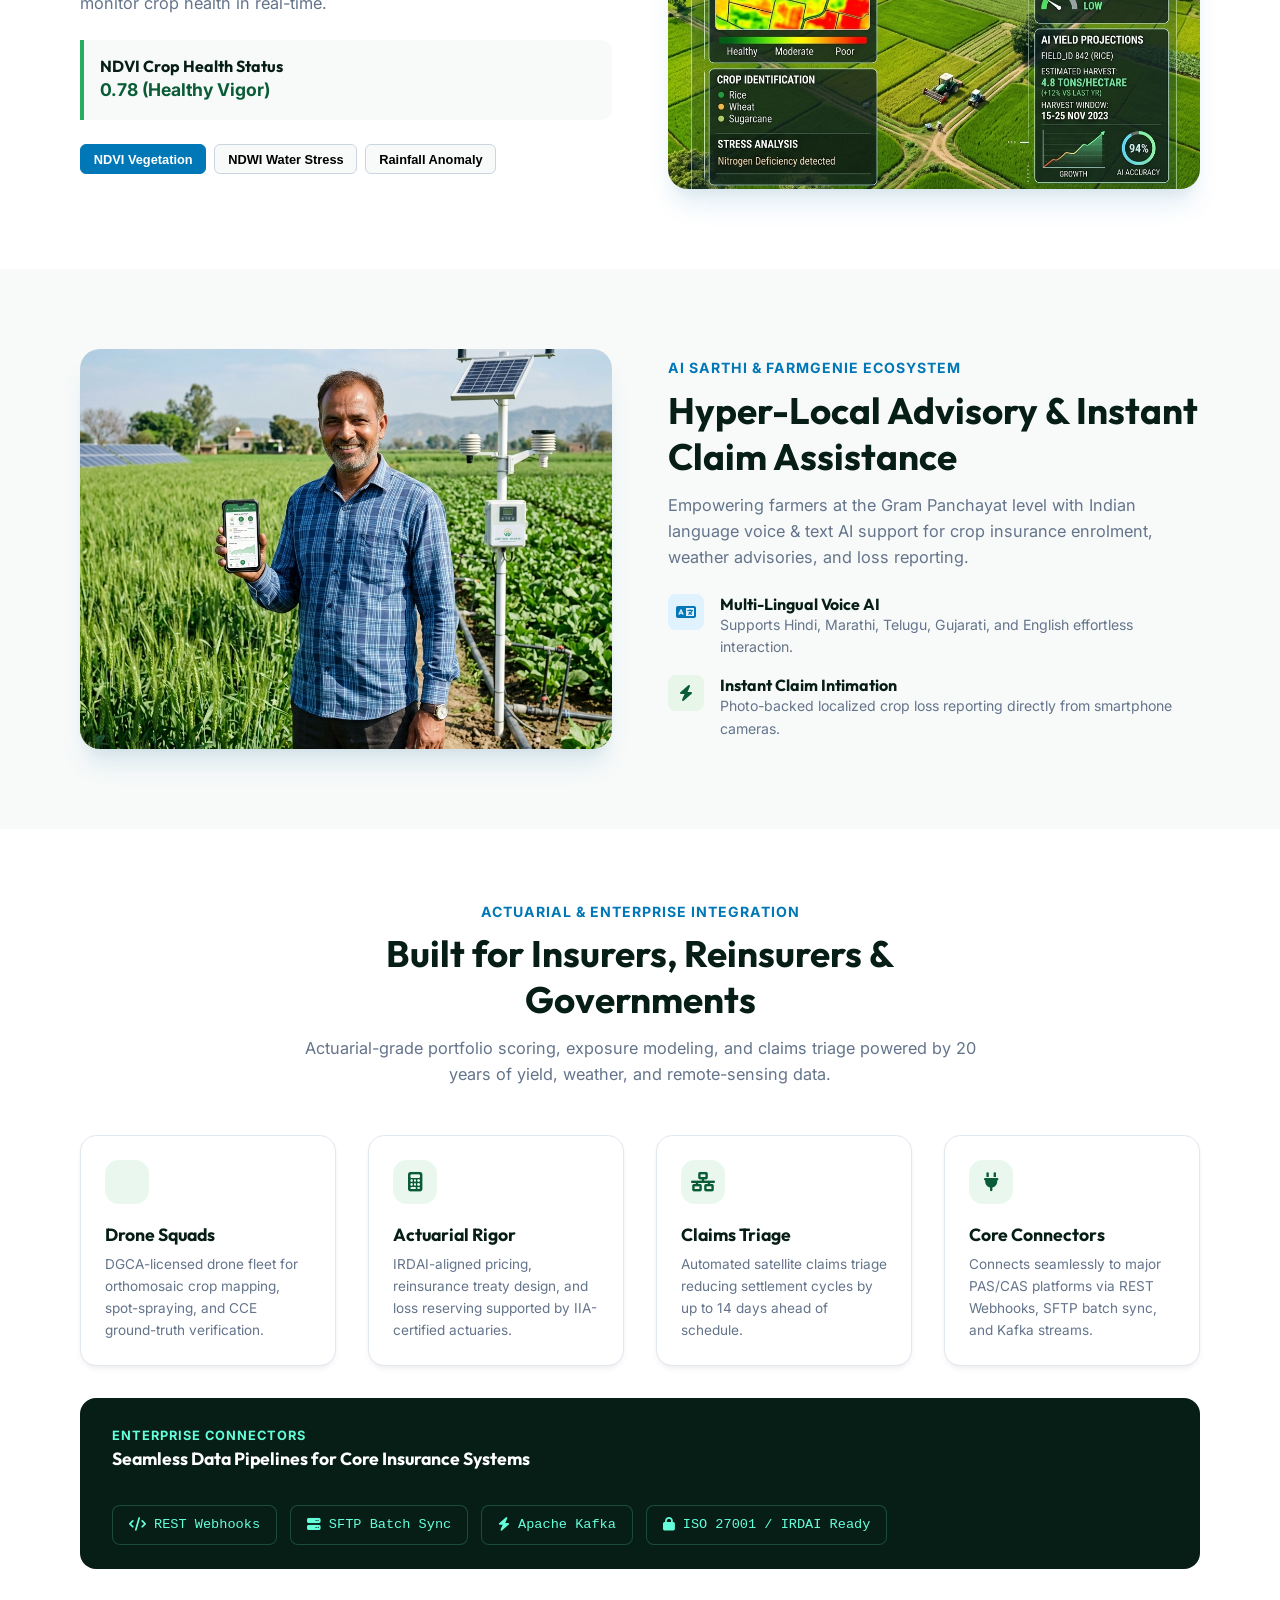
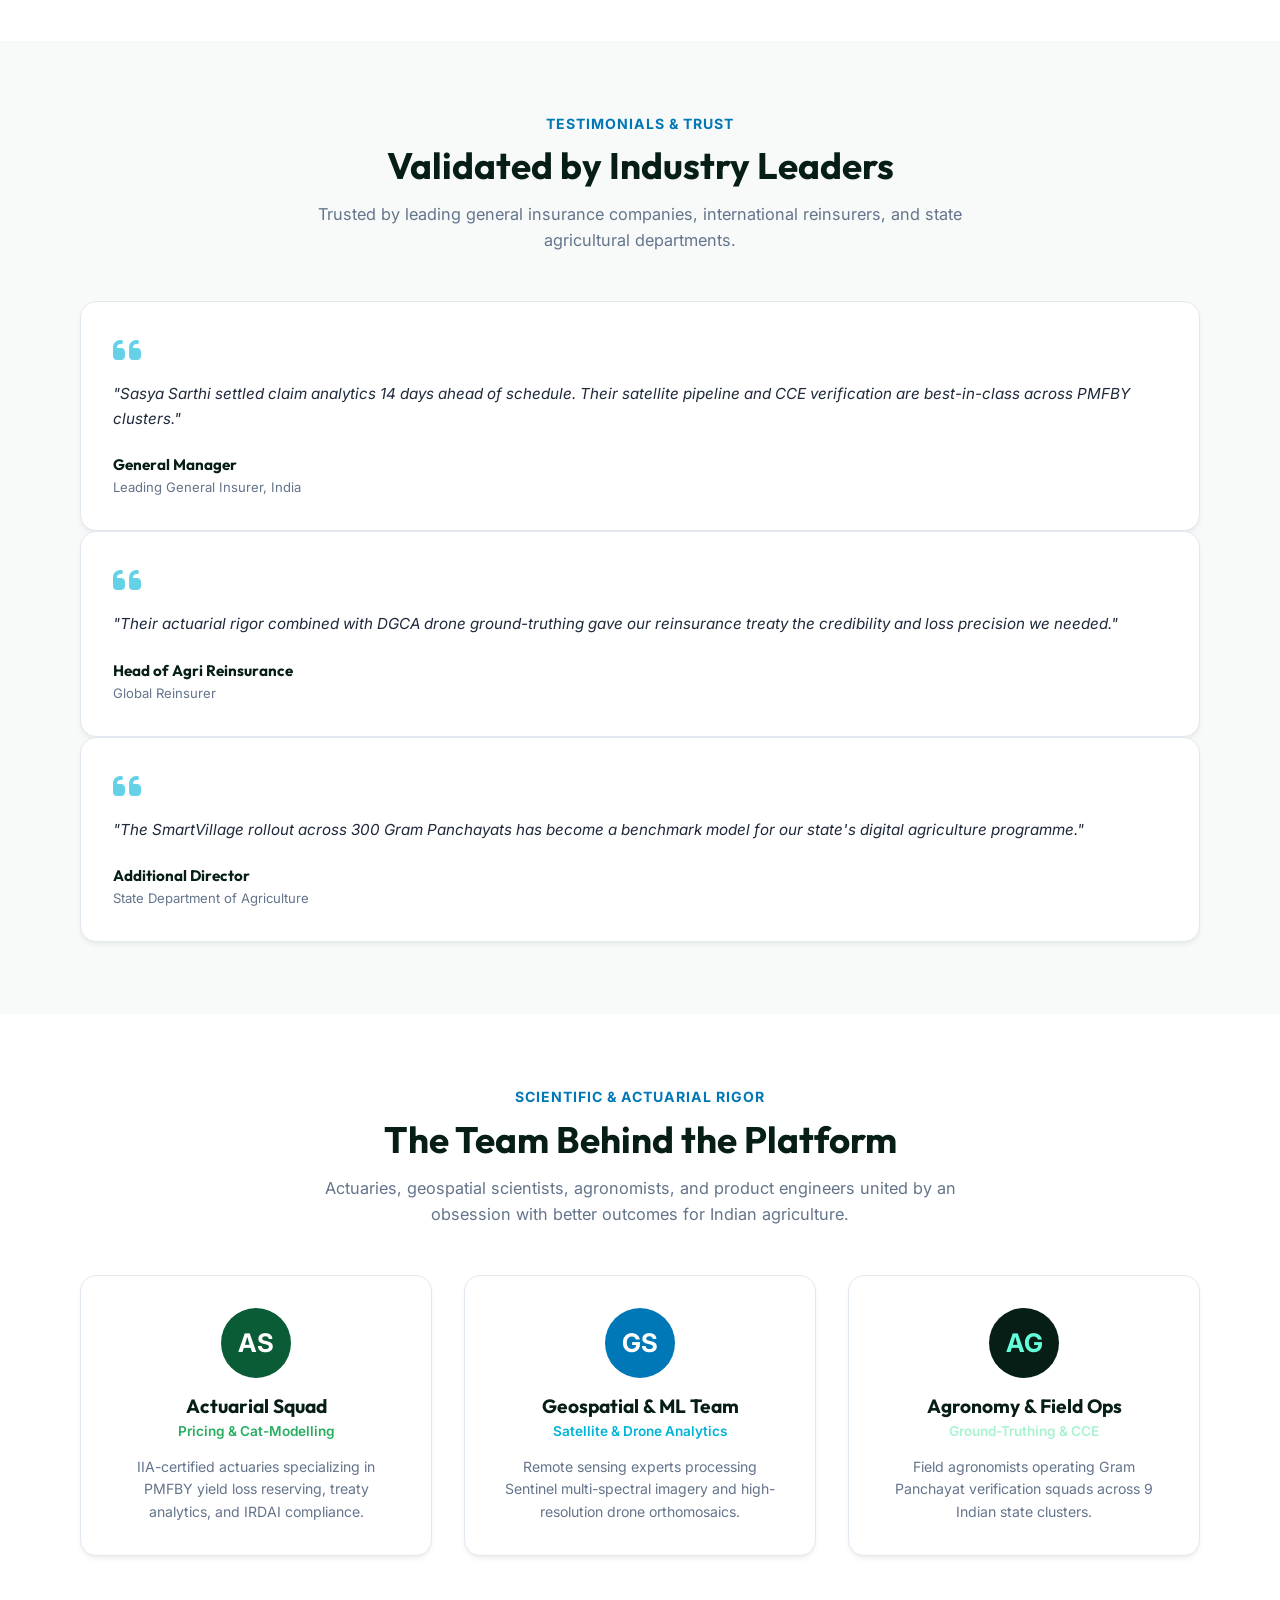
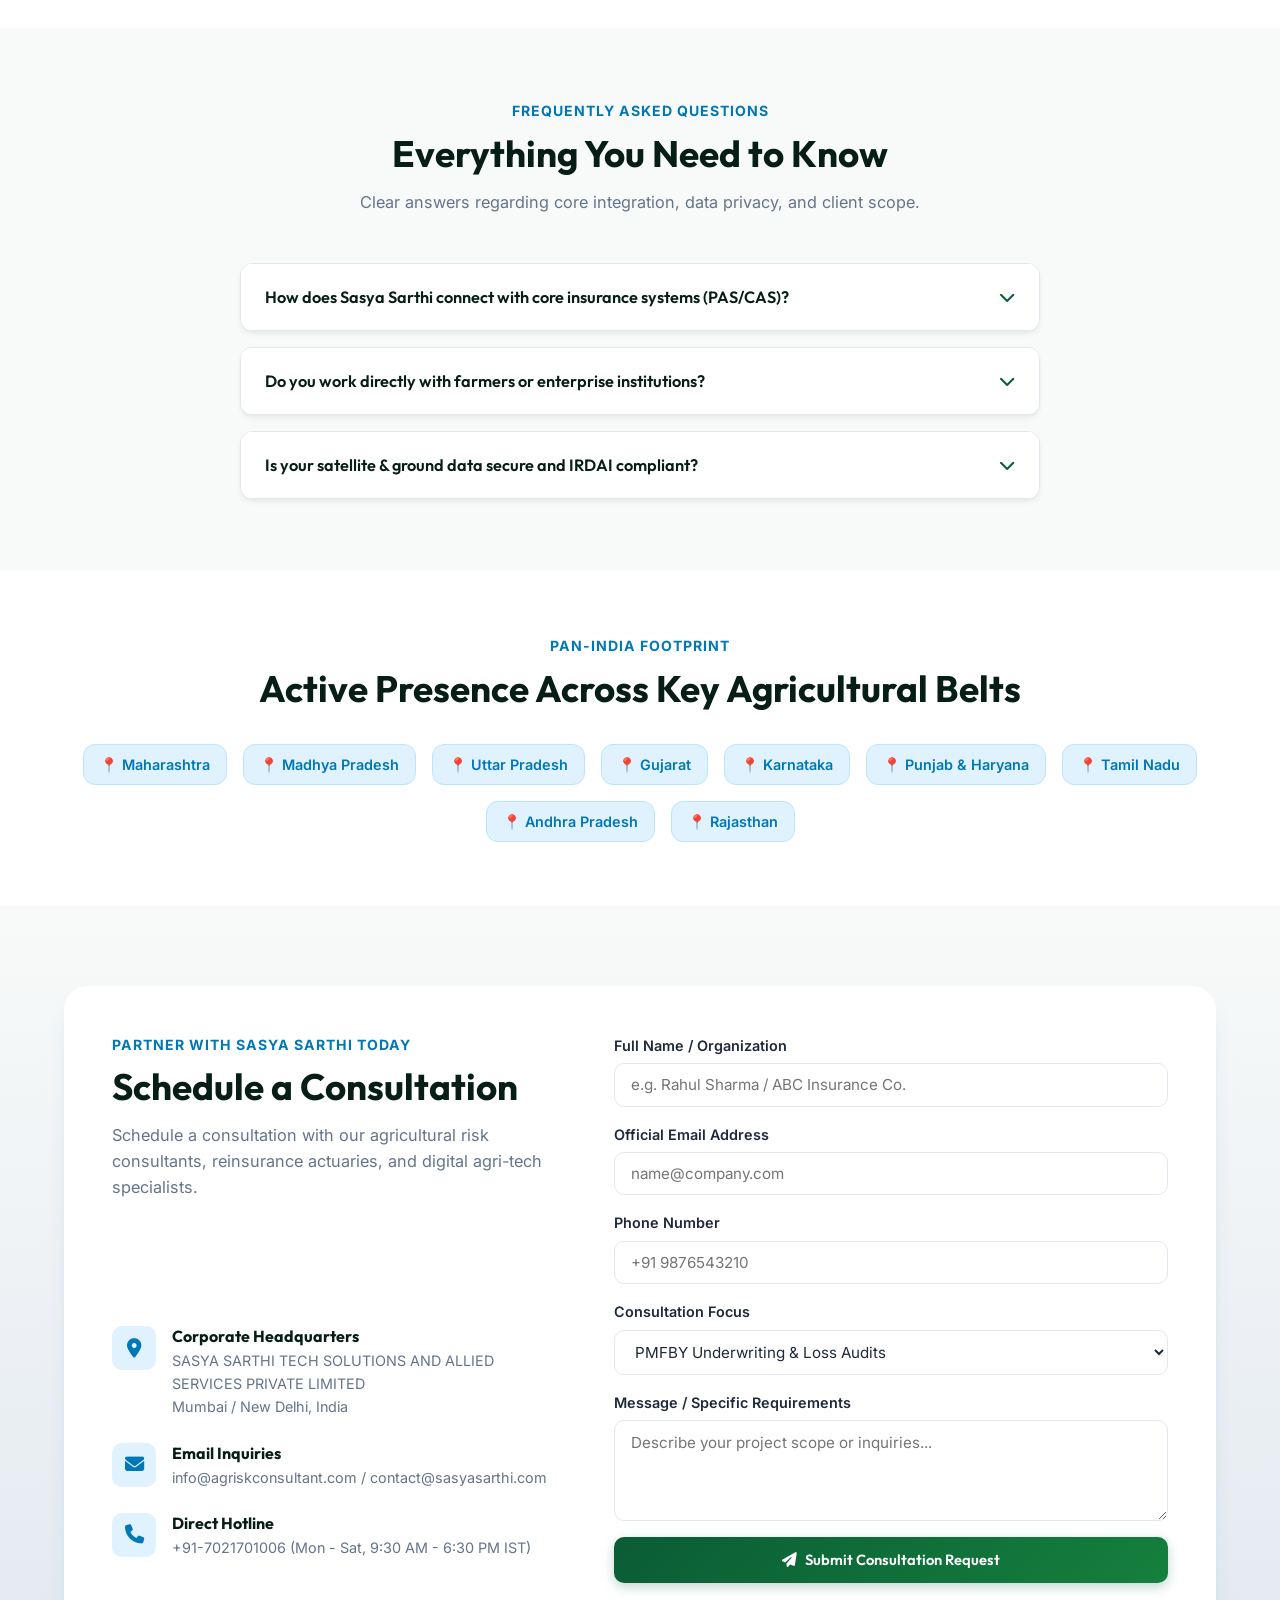
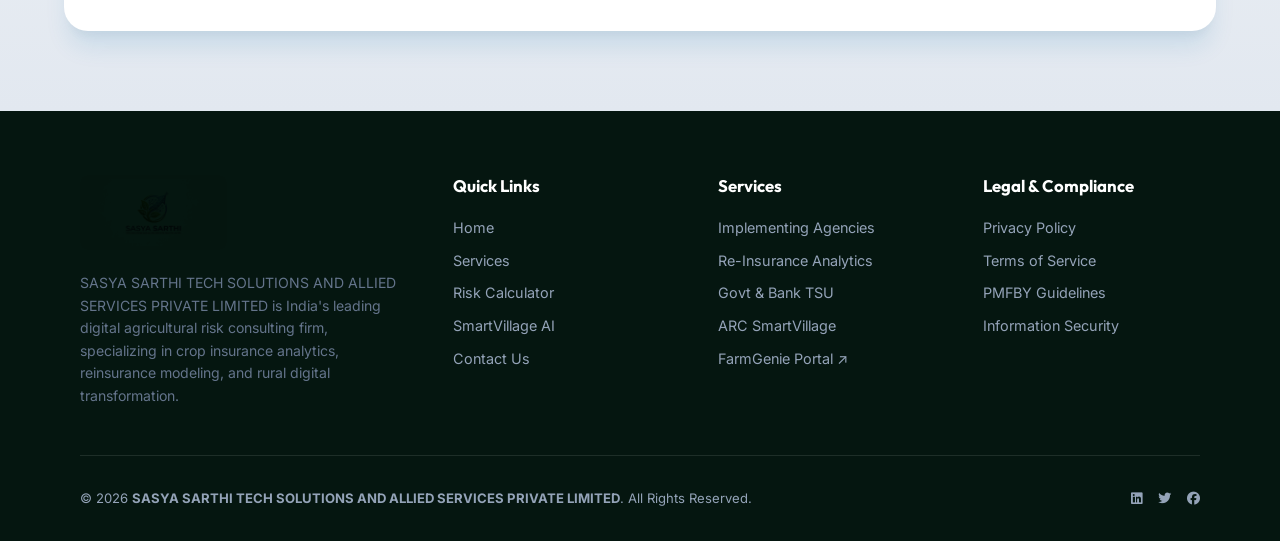
==== commit baaae8a8: "Merge official logo background color #F3F2ED with website header and footer using blend mode" ====
--- a/index.html
+++ b/index.html
@@ -673,7 +673,7 @@
     <div class="container">
       <div class="footer-grid">
         <div class="footer-brand">
-          <img src="assets/official_logo.jpg" alt="Sasya Sarthi Logo" style="height: 75px; background: #FFFFFF; padding: 4px 10px; border-radius: 8px;">
+          <img src="assets/official_logo.jpg" alt="Sasya Sarthi Logo" style="height: 75px; background: #F3F2ED; padding: 4px 12px; border-radius: 8px; mix-blend-mode: multiply;">
           <p>
             SASYA SARTHI TECH SOLUTIONS AND ALLIED SERVICES PRIVATE LIMITED is India's leading digital agricultural risk consulting firm, specializing in crop insurance analytics, reinsurance modeling, and rural digital transformation.
           </p>
--- a/css/styles.css
+++ b/css/styles.css
@@ -146,11 +146,12 @@
 .main-header {
   position: sticky;
   top: 0;
-  background: rgba(255, 255, 255, 0.95);
+  background: rgba(243, 242, 237, 0.98);
   backdrop-filter: blur(12px);
   z-index: 1000;
   box-shadow: var(--shadow-sm);
   transition: var(--transition-normal);
+  border-bottom: 1px solid rgba(0, 0, 0, 0.05);
 }
 
 .navbar {
@@ -165,12 +166,16 @@
   align-items: center;
   gap: 0.5rem;
   height: 78px;
+  background: #F3F2ED;
+  border-radius: 8px;
+  padding: 2px;
 }
 
 .brand-logo img {
   height: 100%;
   width: auto;
   object-fit: contain;
+  mix-blend-mode: multiply;
 }
 
 .nav-menu {
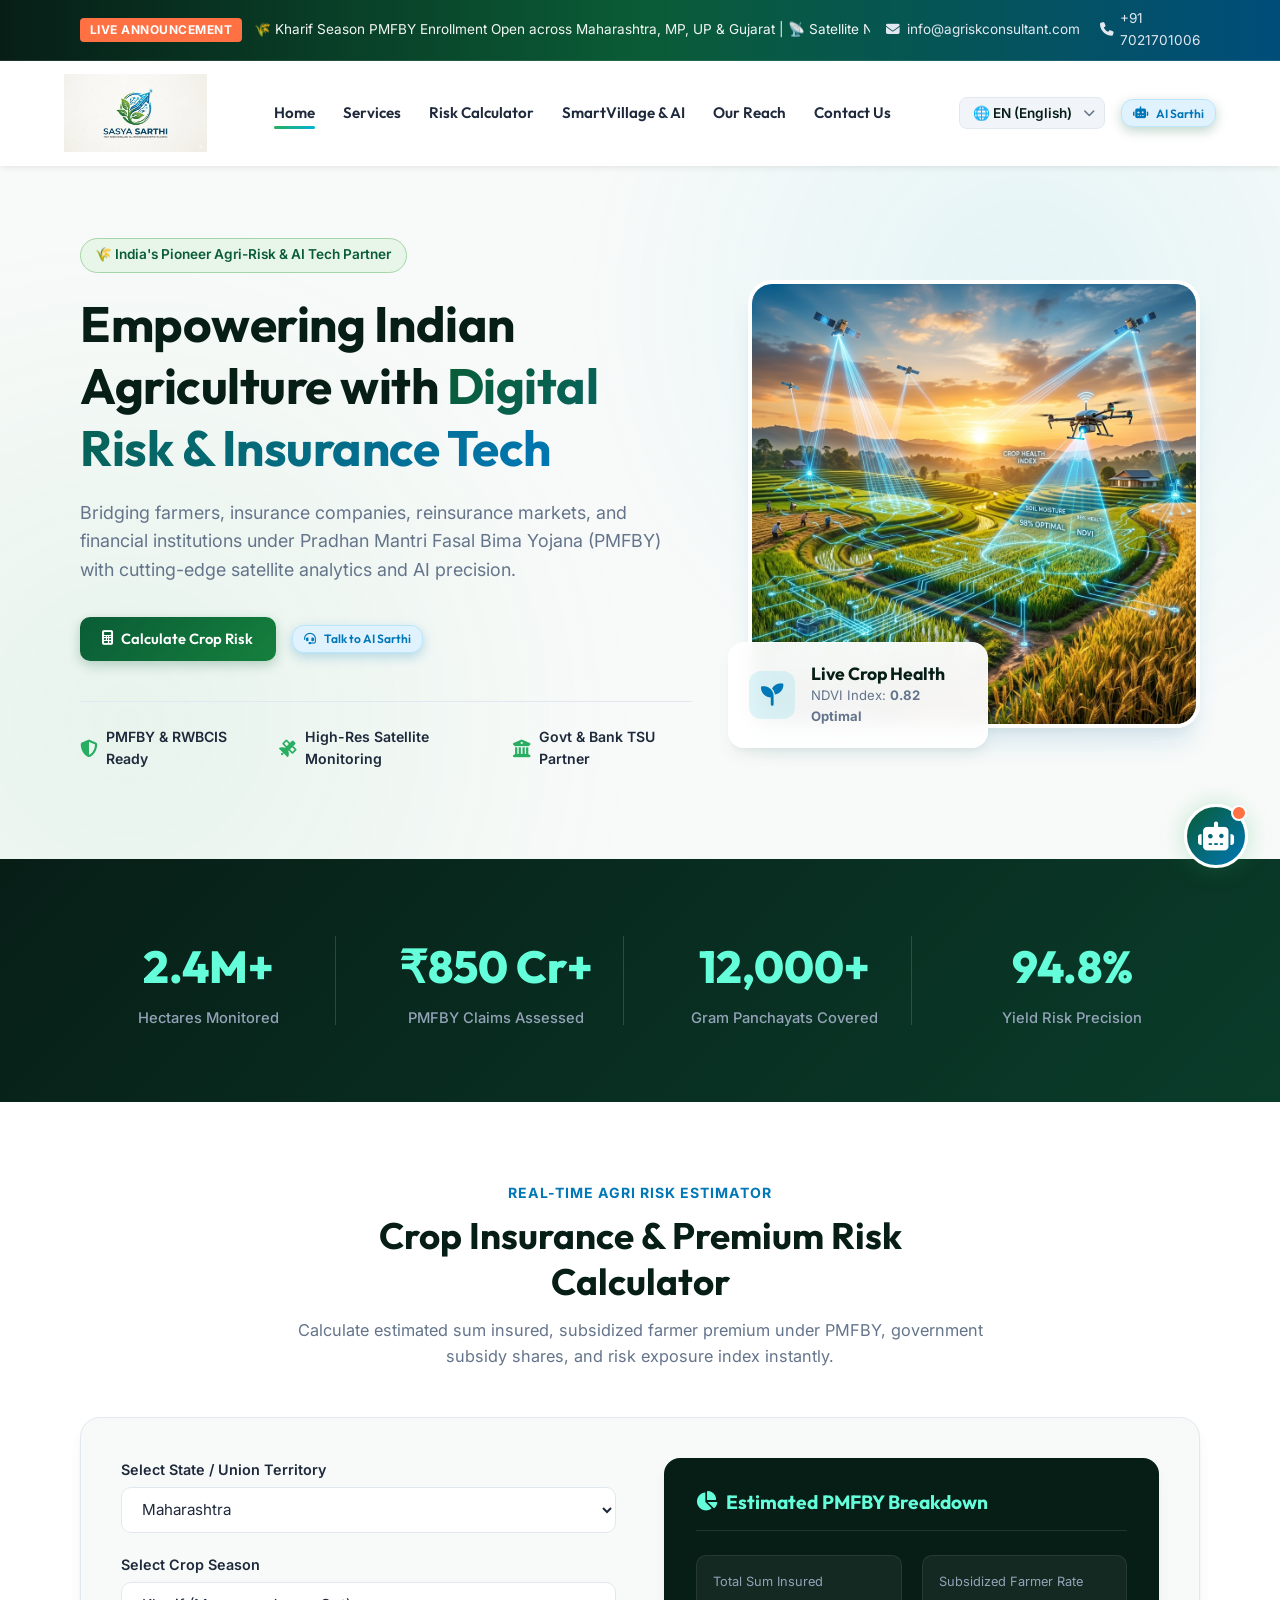
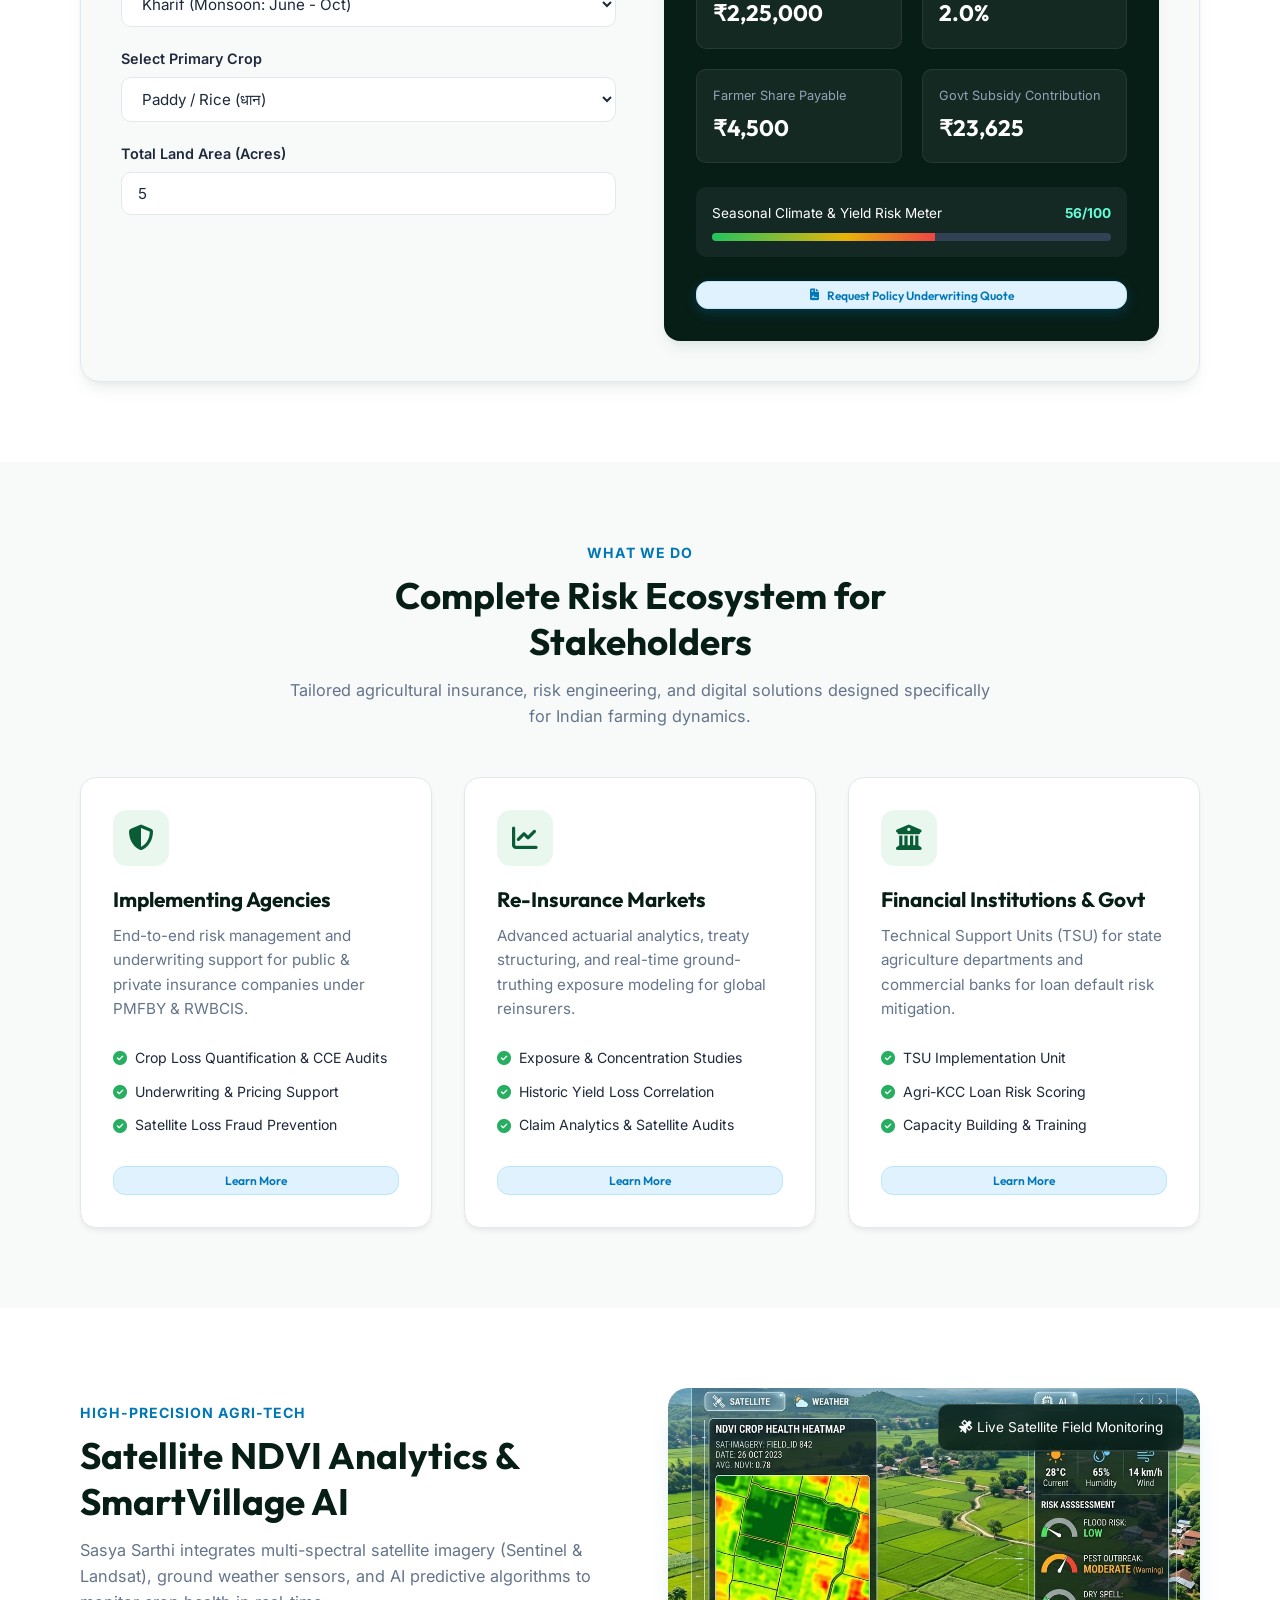
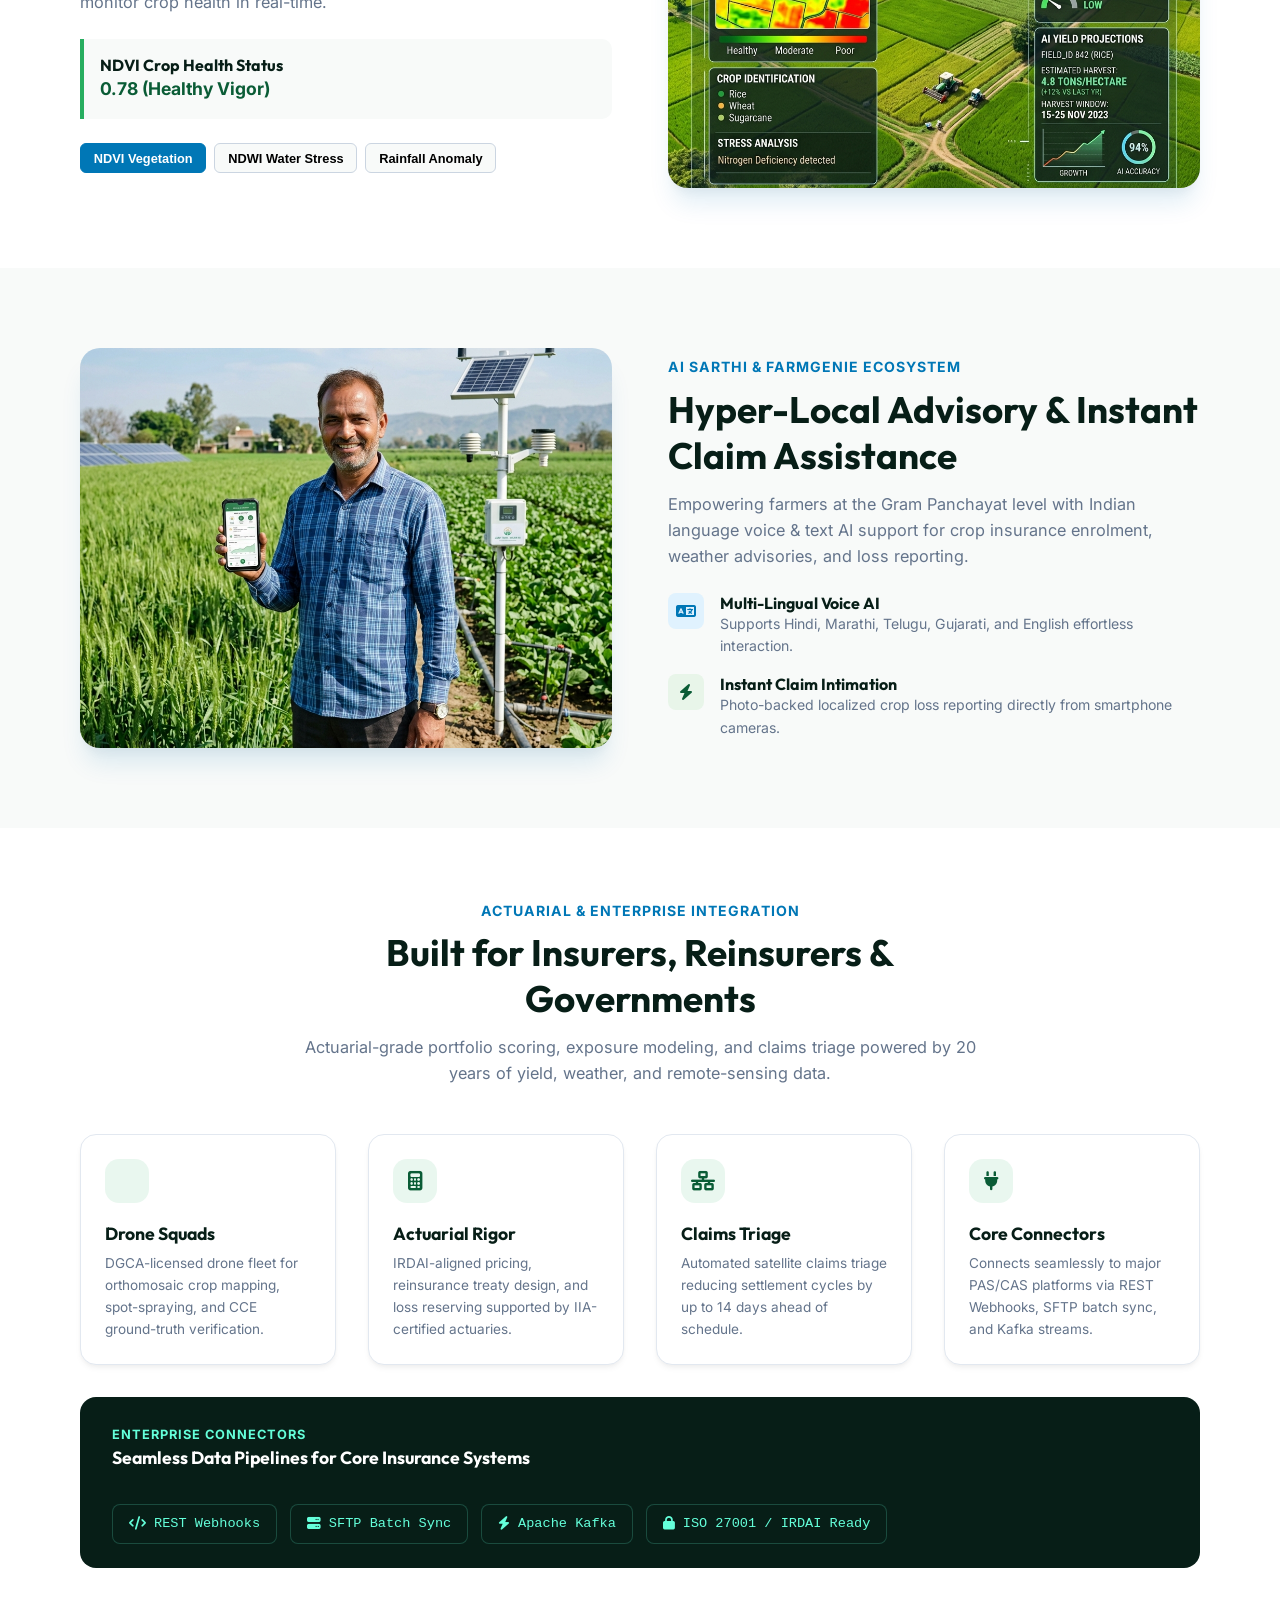
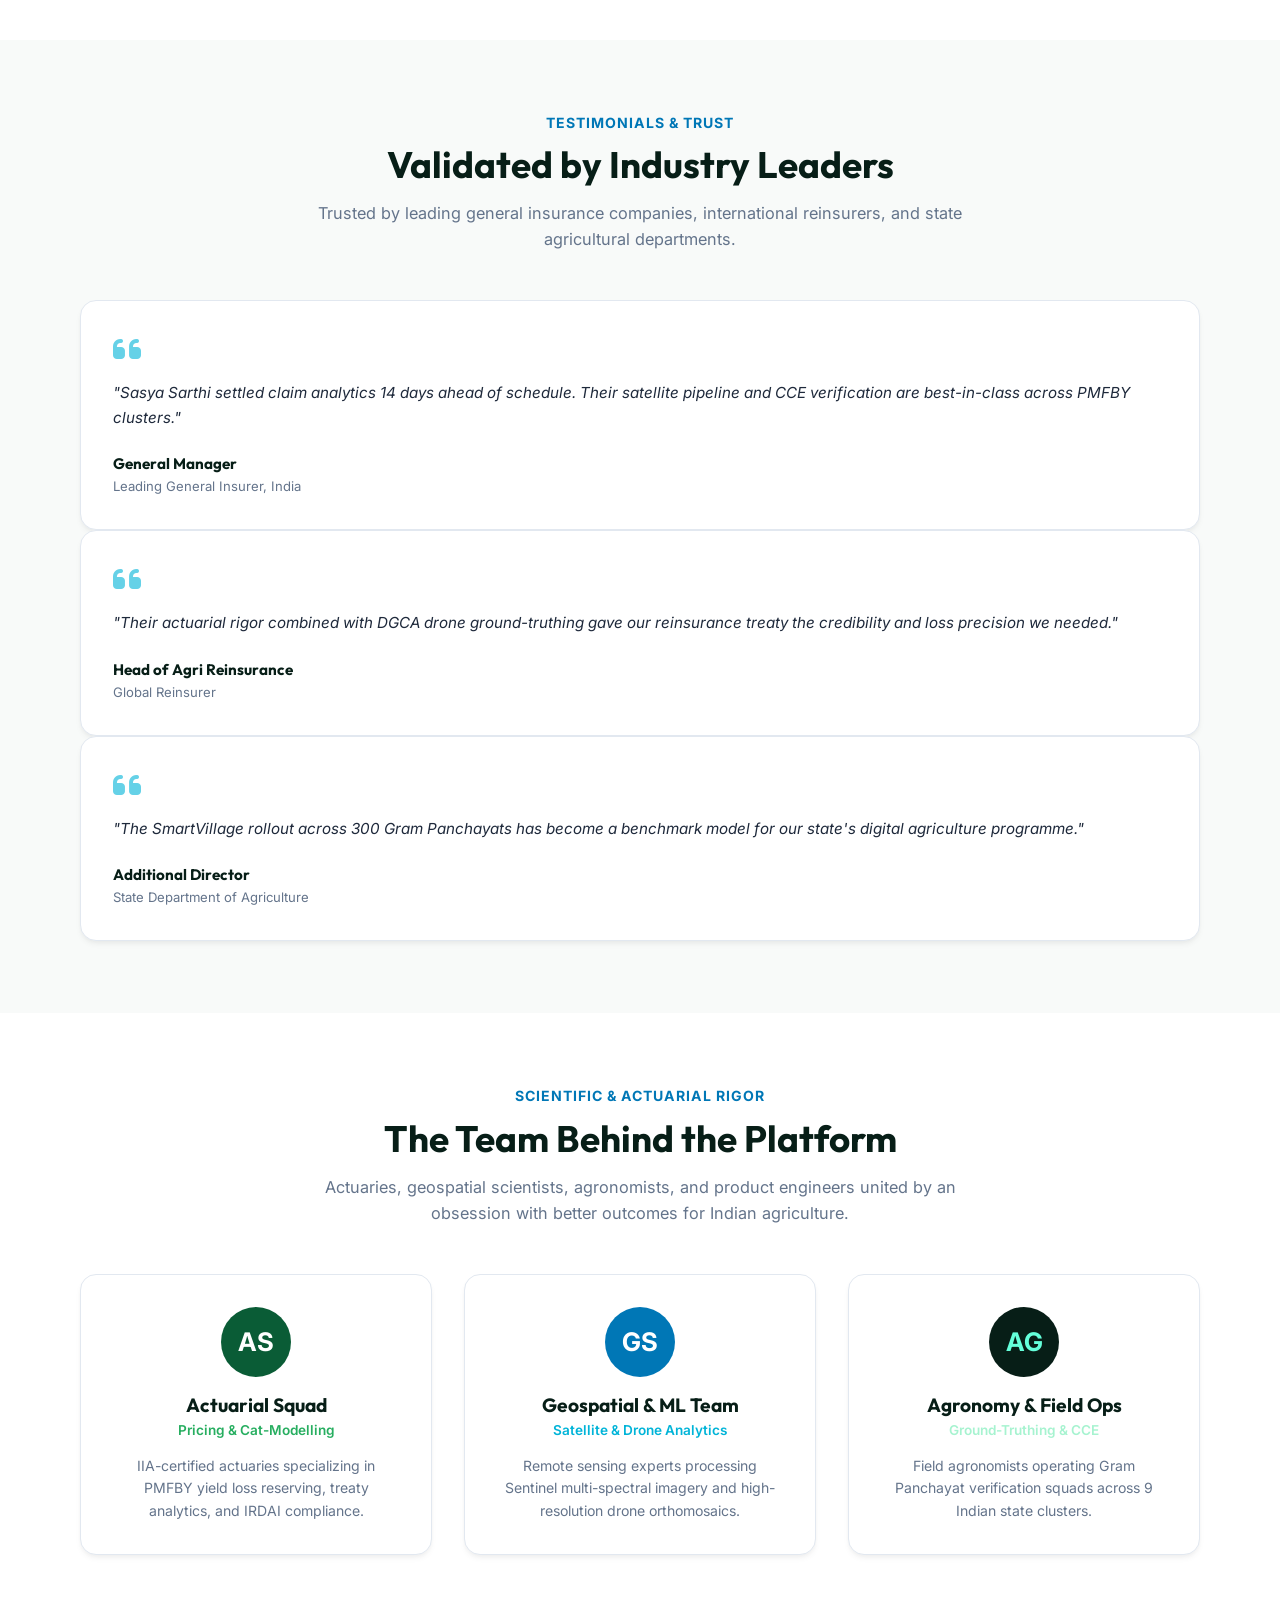
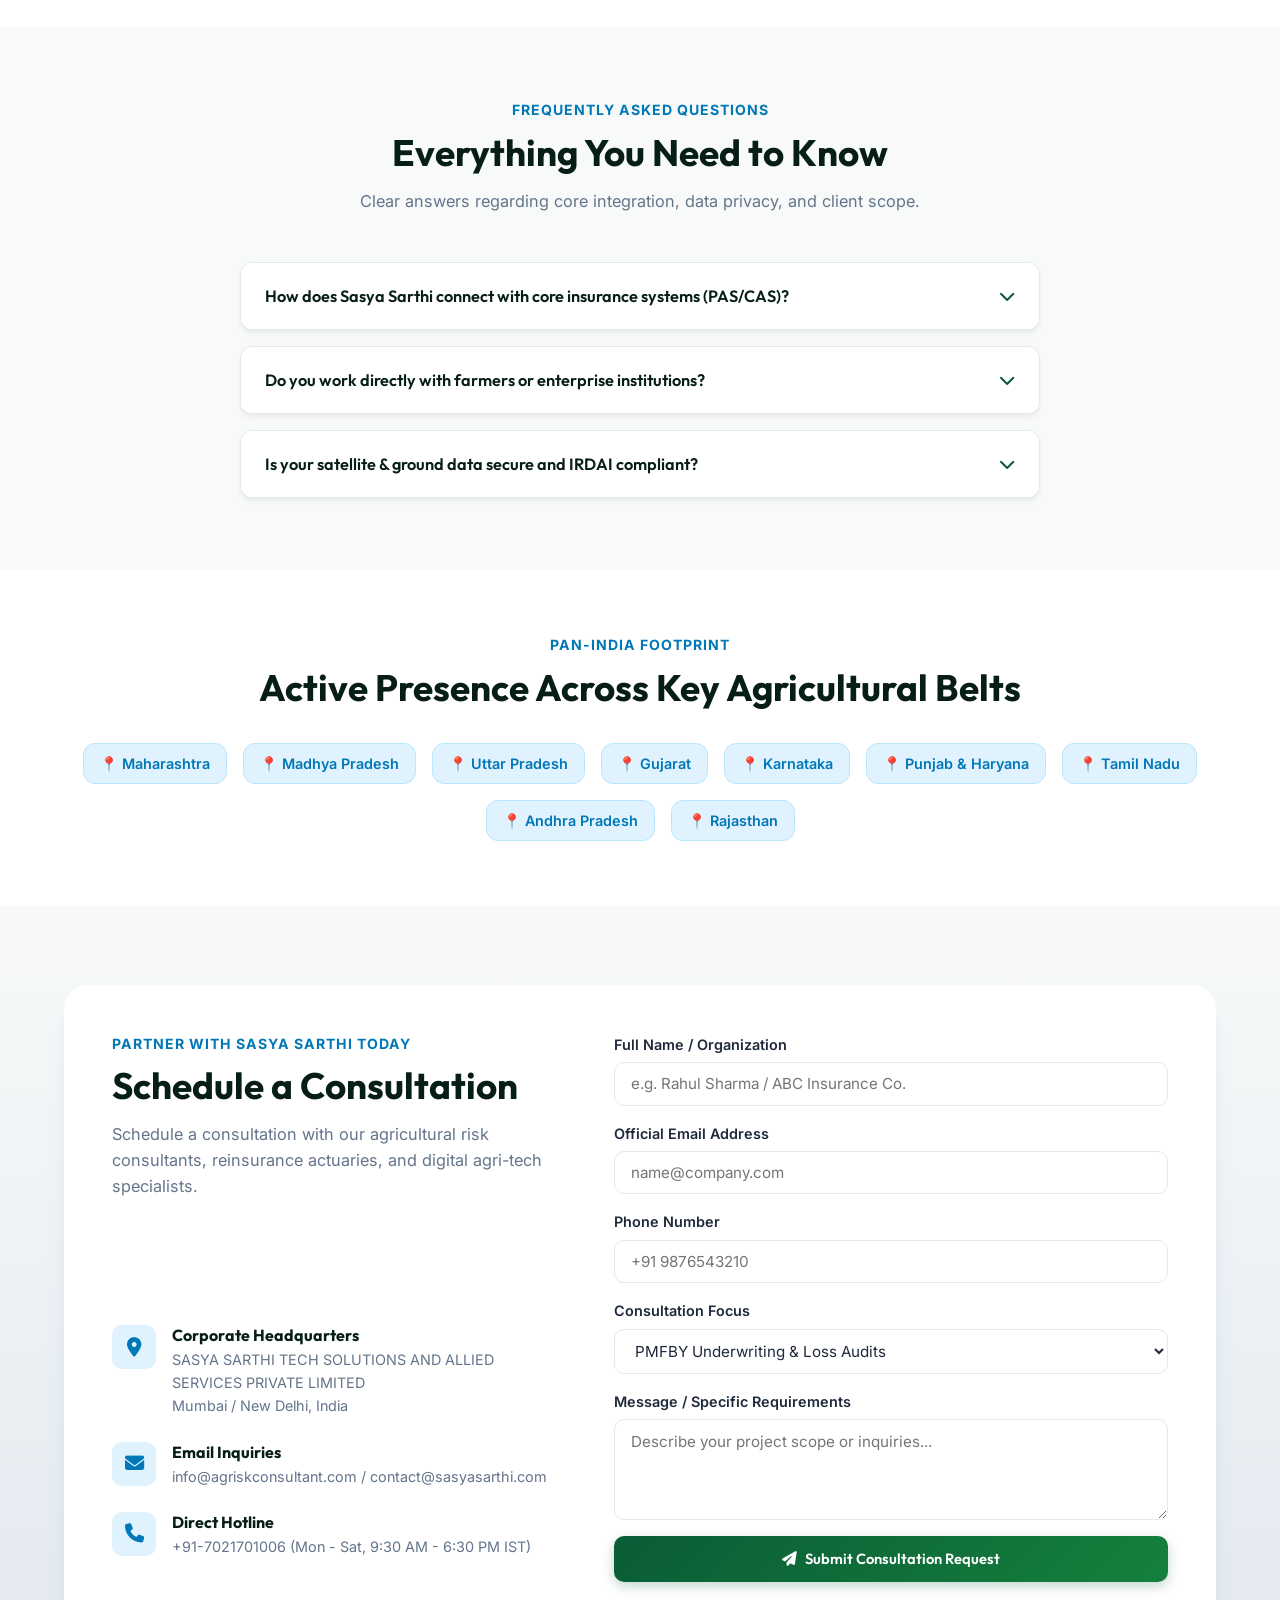
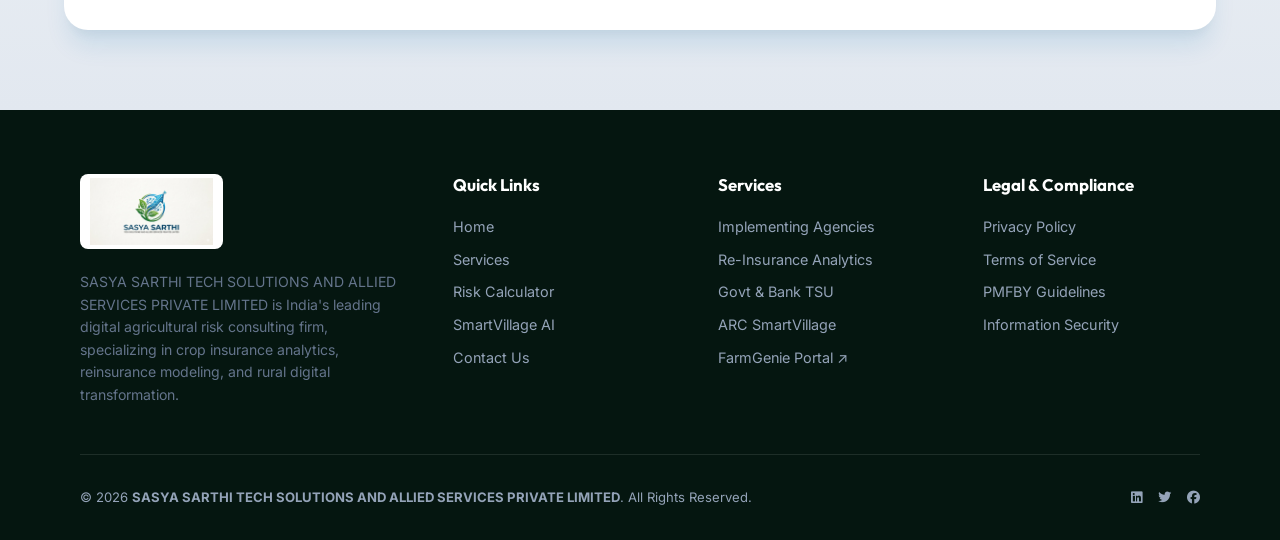
==== commit 22704781: "Revert "Merge official logo background color #F3F2ED with website header and footer using blend mode" ====
--- a/index.html
+++ b/index.html
@@ -673,7 +673,7 @@
     <div class="container">
       <div class="footer-grid">
         <div class="footer-brand">
-          <img src="assets/official_logo.jpg" alt="Sasya Sarthi Logo" style="height: 75px; background: #F3F2ED; padding: 4px 12px; border-radius: 8px; mix-blend-mode: multiply;">
+          <img src="assets/official_logo.jpg" alt="Sasya Sarthi Logo" style="height: 75px; background: #FFFFFF; padding: 4px 10px; border-radius: 8px;">
           <p>
             SASYA SARTHI TECH SOLUTIONS AND ALLIED SERVICES PRIVATE LIMITED is India's leading digital agricultural risk consulting firm, specializing in crop insurance analytics, reinsurance modeling, and rural digital transformation.
           </p>
--- a/css/styles.css
+++ b/css/styles.css
@@ -146,12 +146,11 @@
 .main-header {
   position: sticky;
   top: 0;
-  background: rgba(243, 242, 237, 0.98);
+  background: rgba(255, 255, 255, 0.95);
   backdrop-filter: blur(12px);
   z-index: 1000;
   box-shadow: var(--shadow-sm);
   transition: var(--transition-normal);
-  border-bottom: 1px solid rgba(0, 0, 0, 0.05);
 }
 
 .navbar {
@@ -166,16 +165,12 @@
   align-items: center;
   gap: 0.5rem;
   height: 78px;
-  background: #F3F2ED;
-  border-radius: 8px;
-  padding: 2px;
 }
 
 .brand-logo img {
   height: 100%;
   width: auto;
   object-fit: contain;
-  mix-blend-mode: multiply;
 }
 
 .nav-menu {
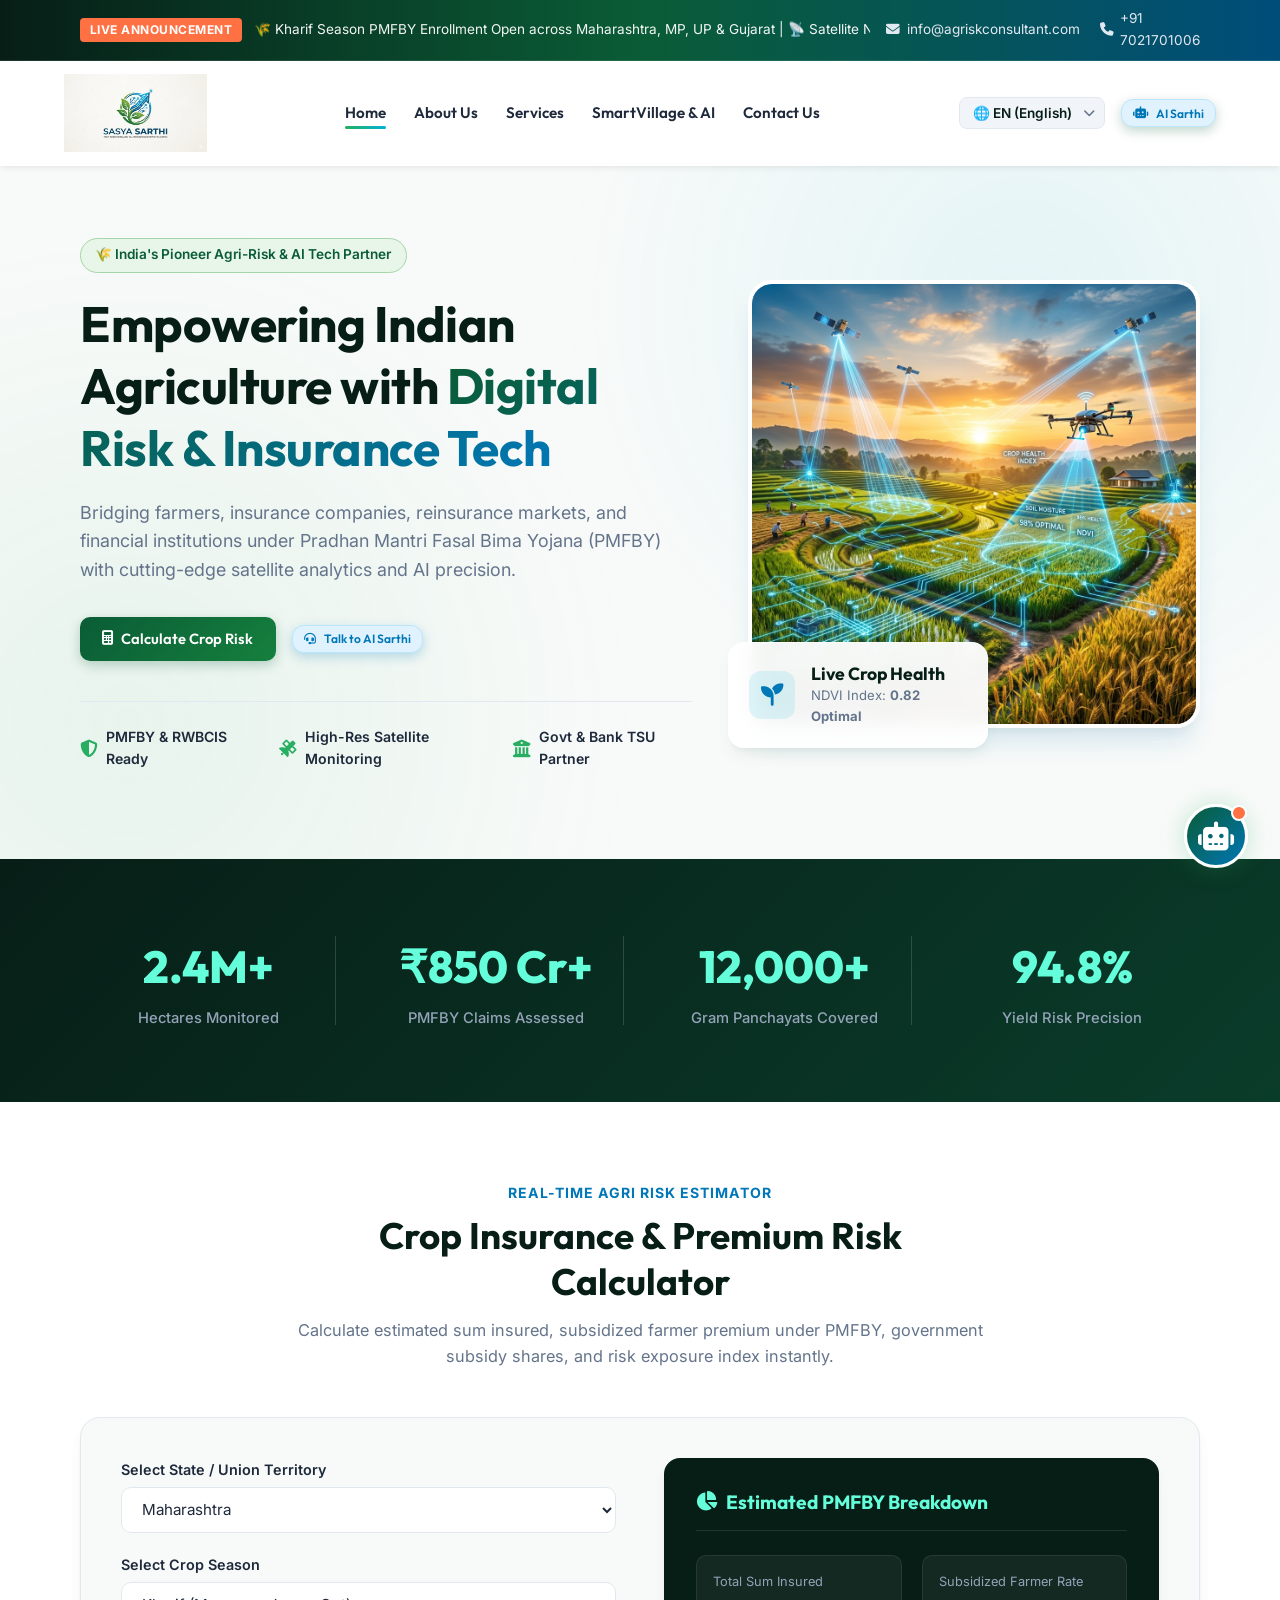
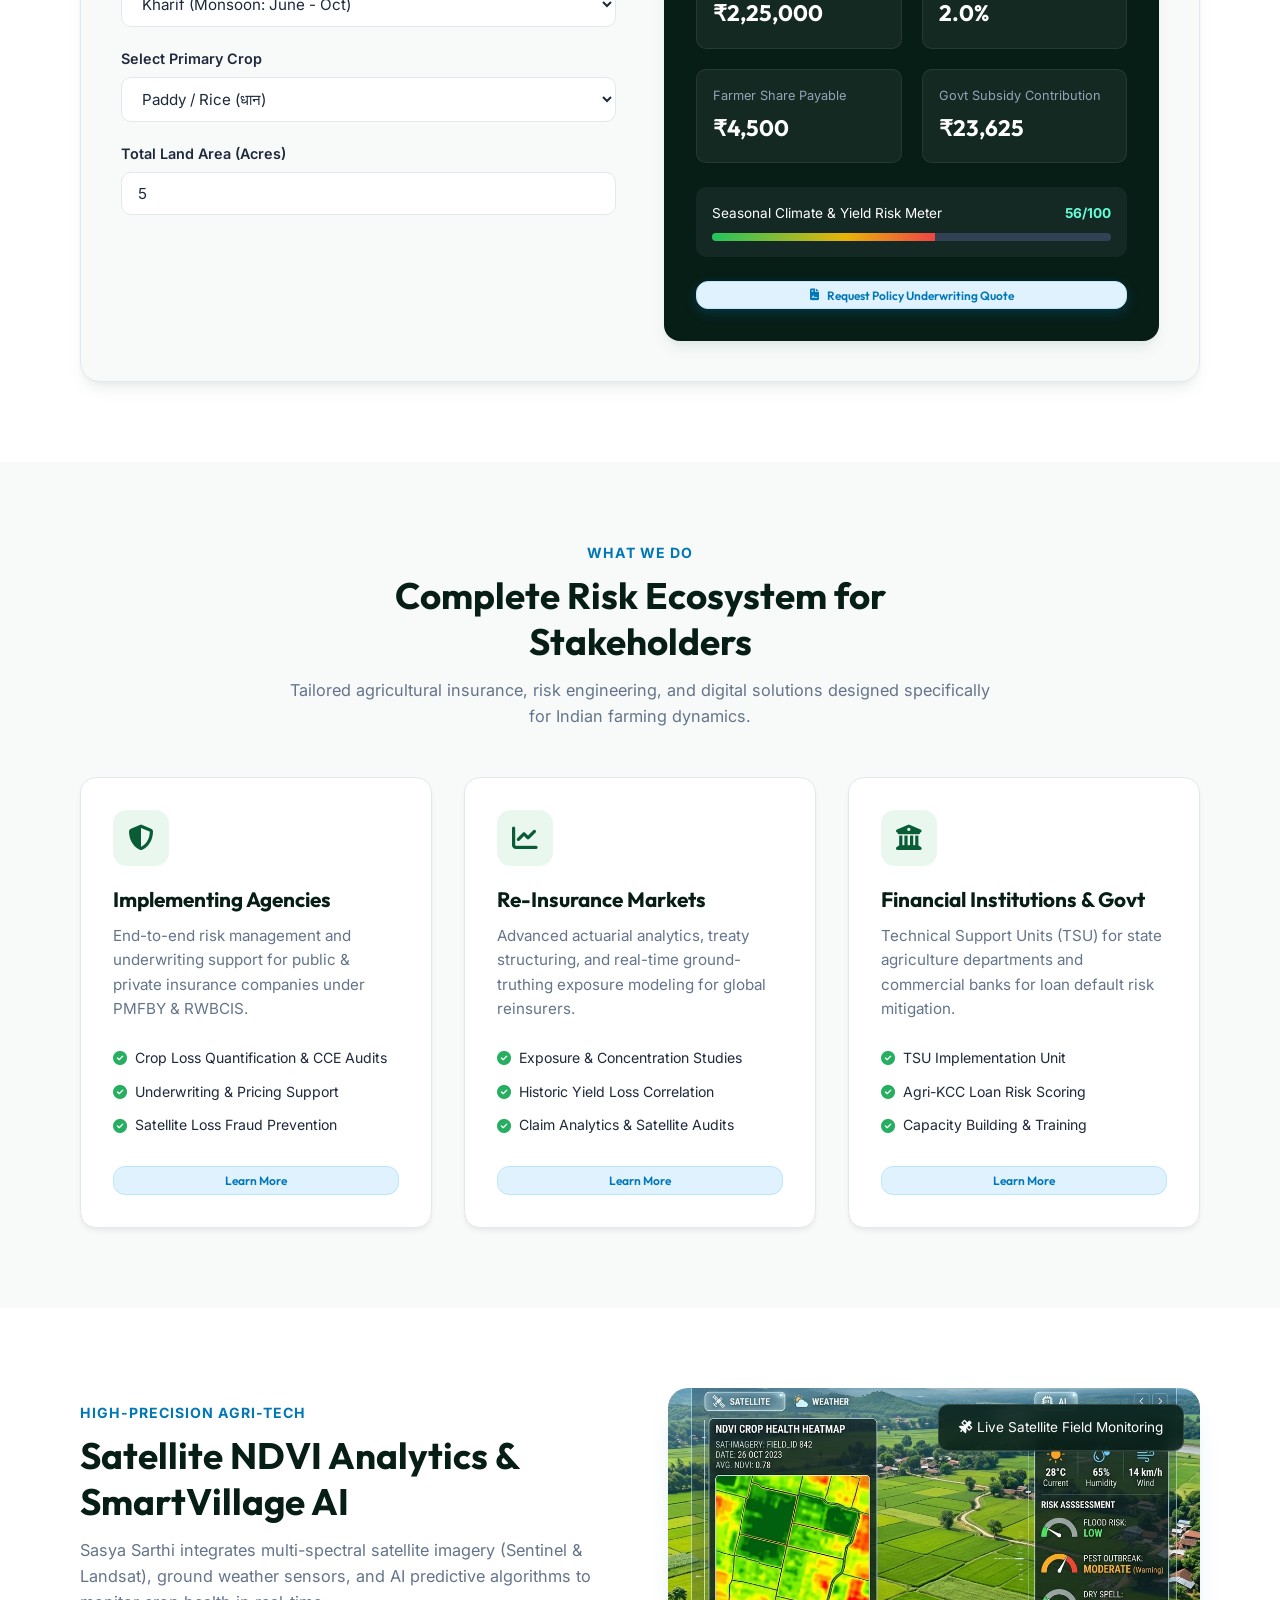
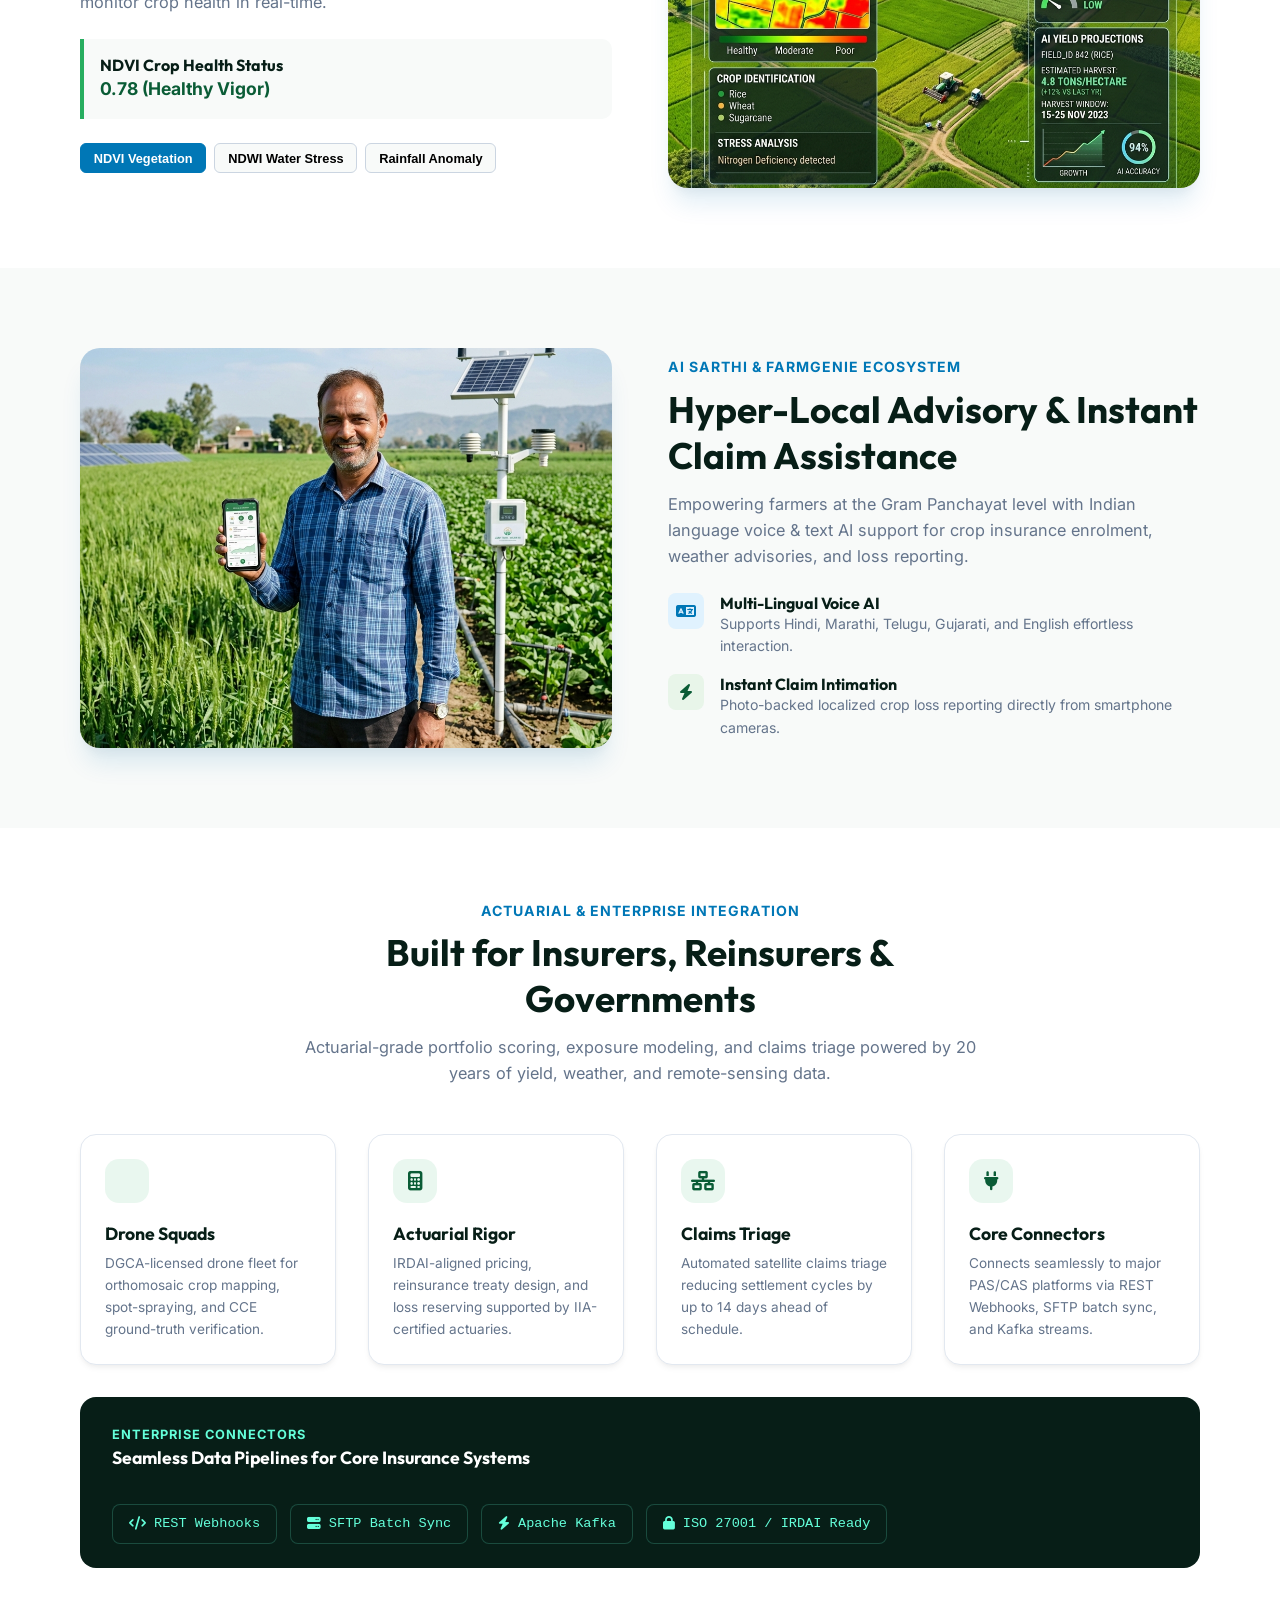
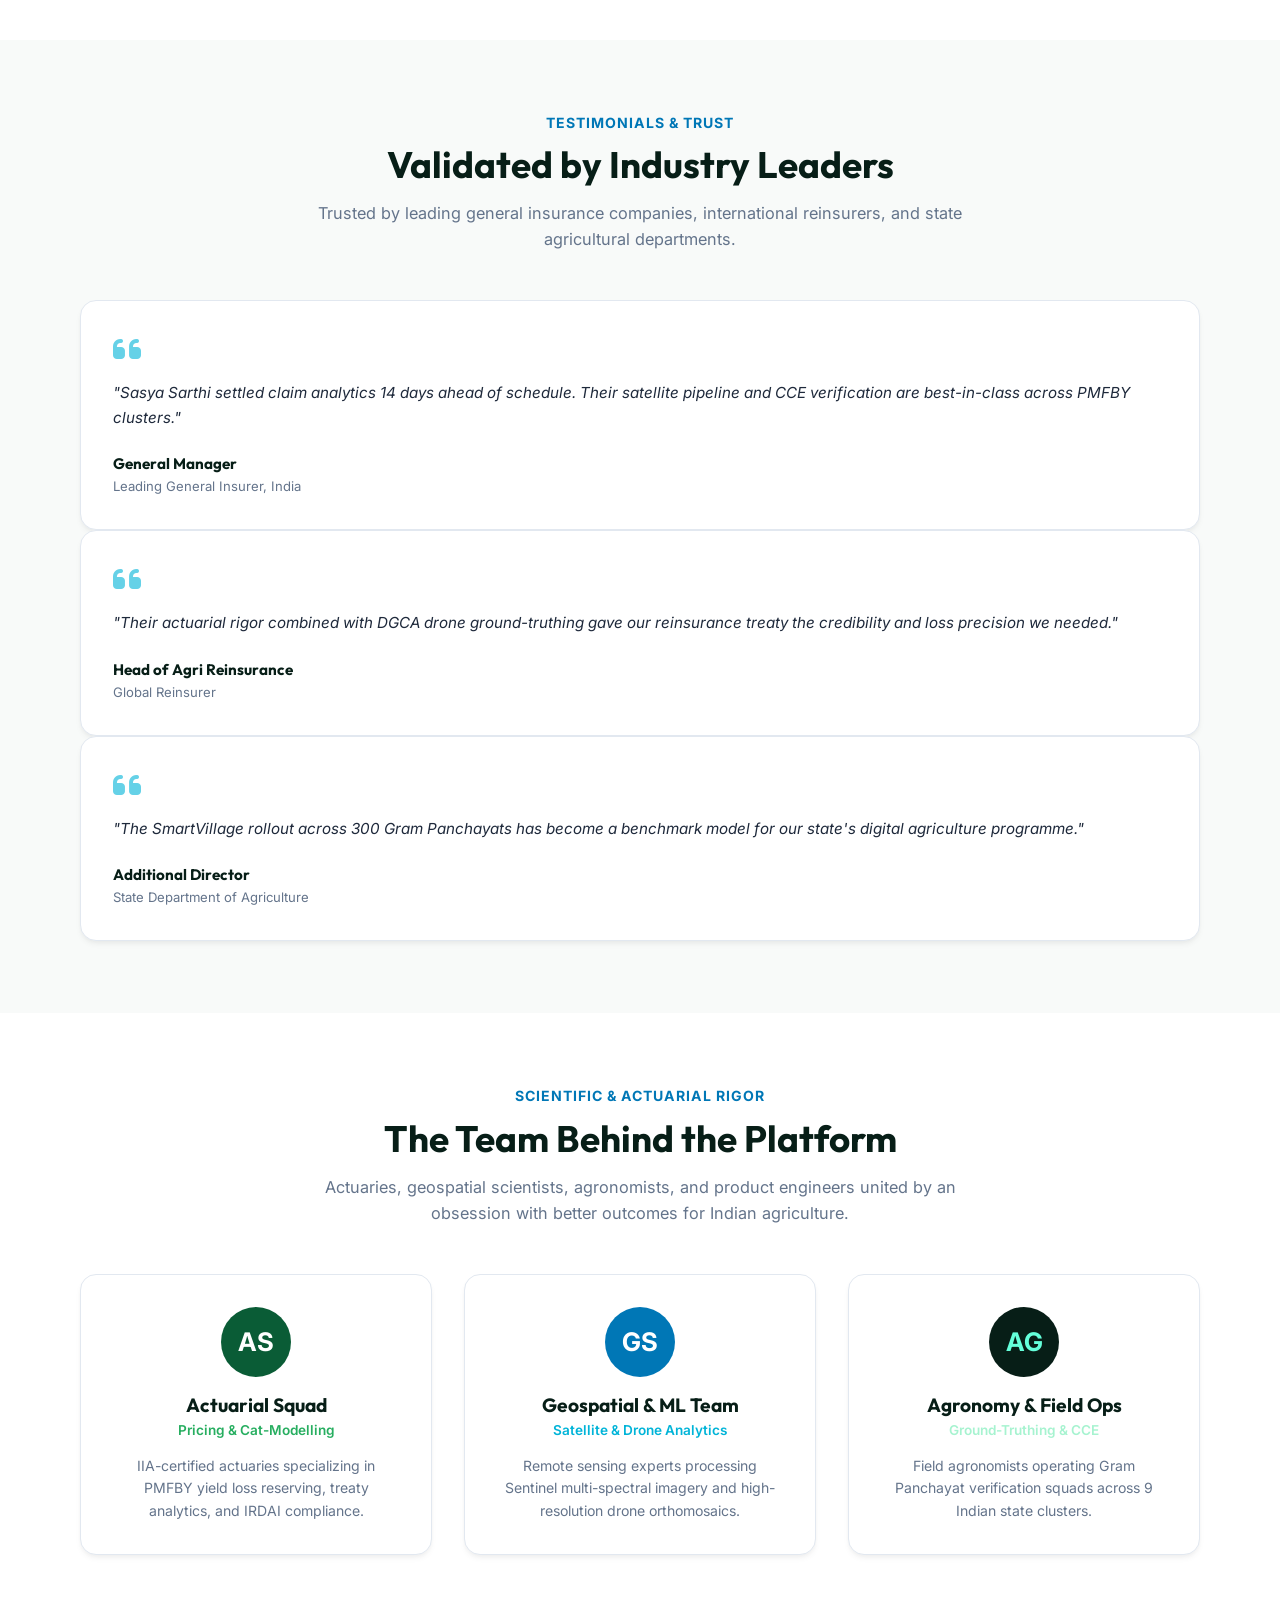
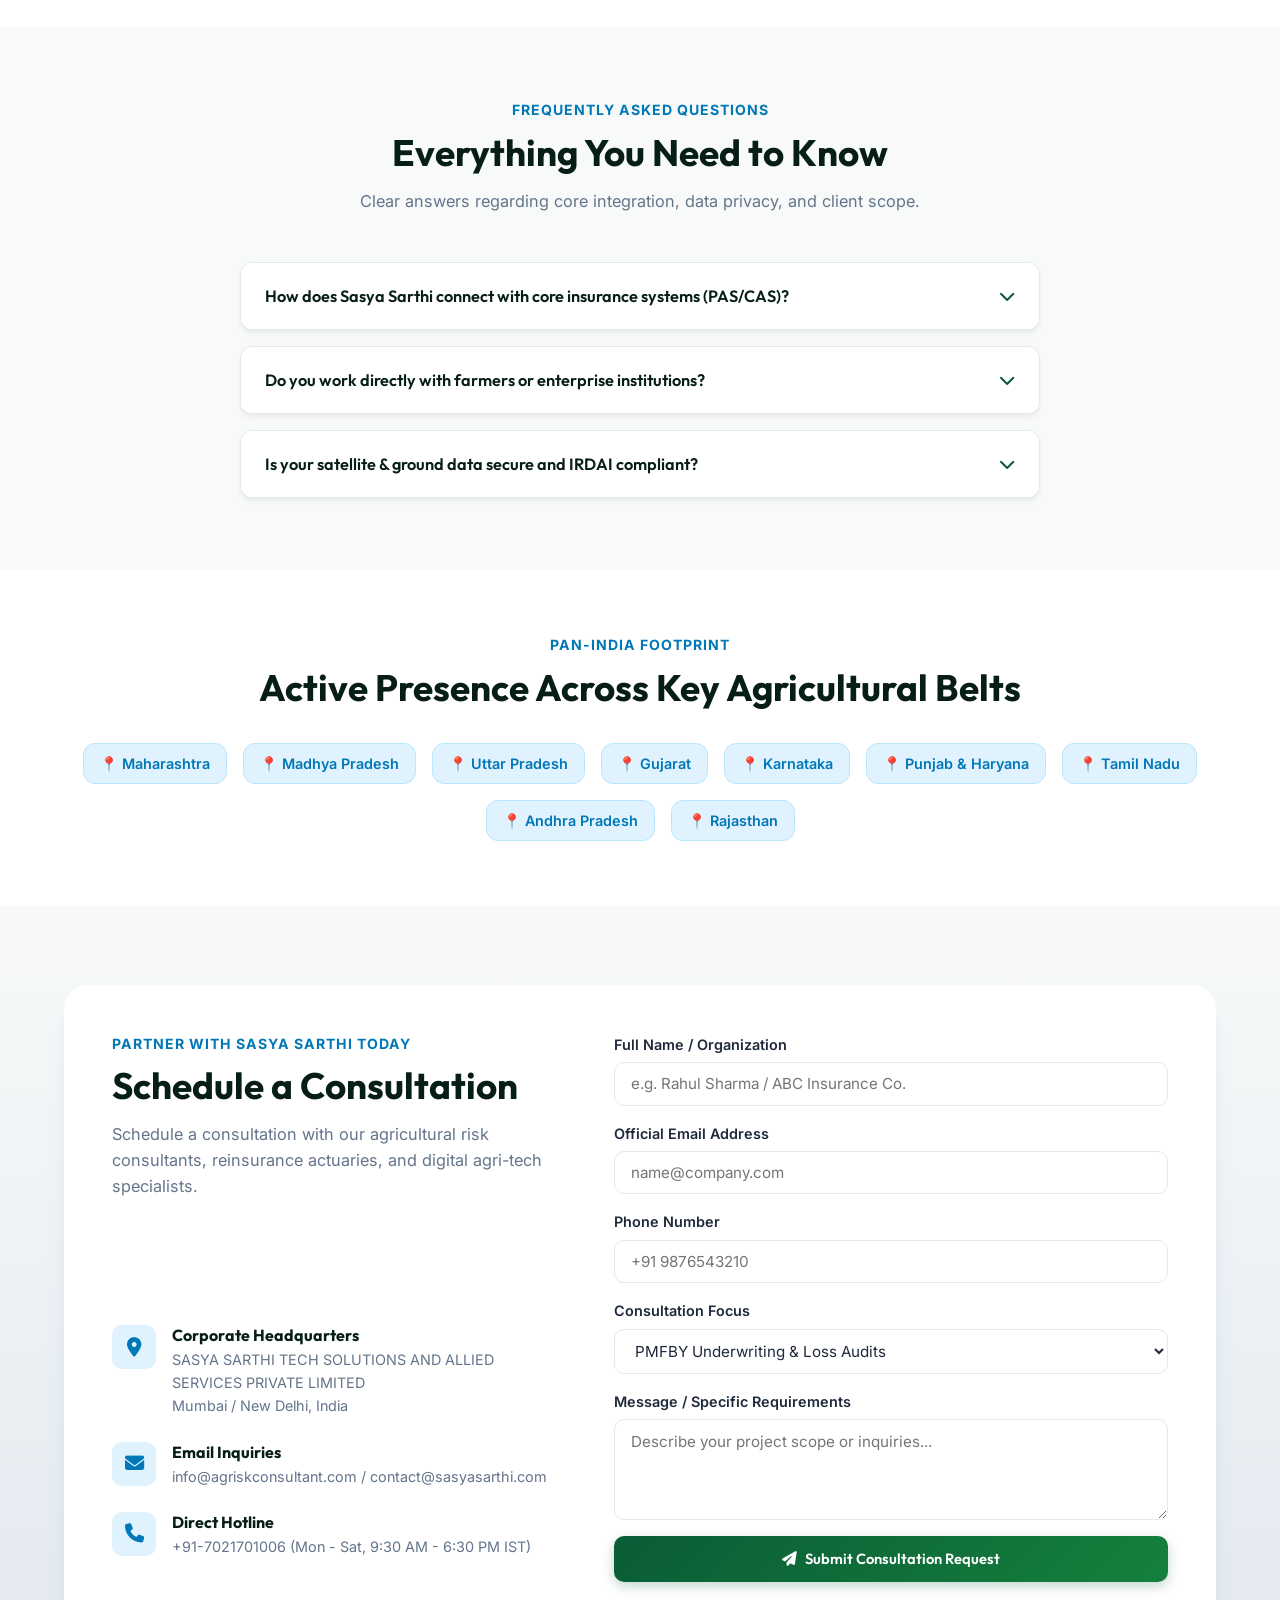
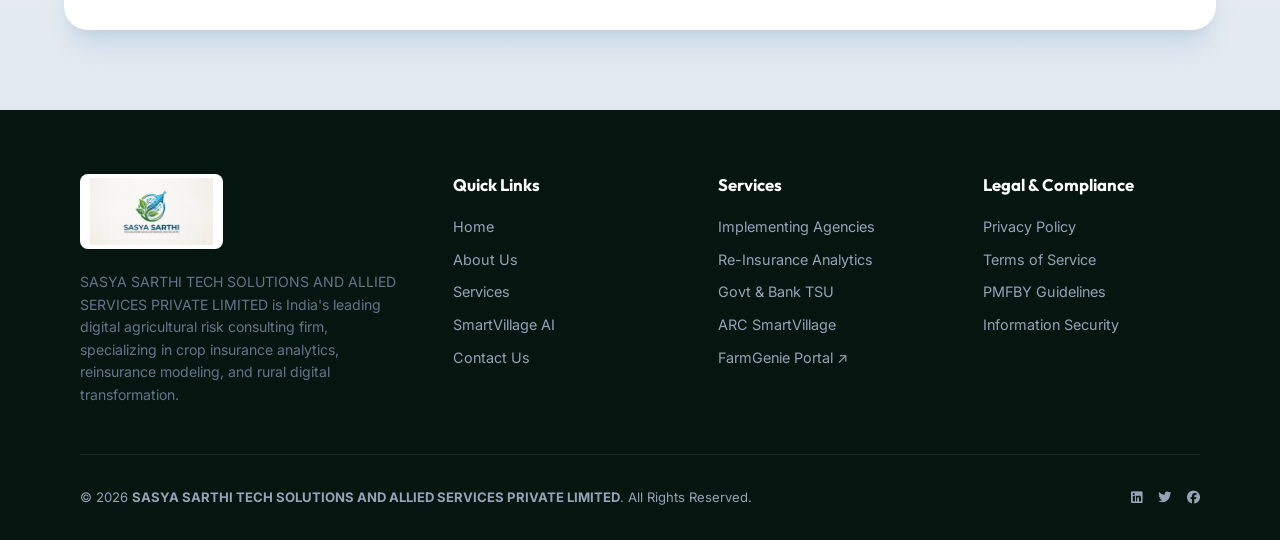
==== commit 22870b08: "Convert site to Multi-Page Application (MPA) with index.html, aboutus.html, services.html, smartvill" ====
--- a/index.html
+++ b/index.html
@@ -53,12 +53,11 @@
 
       <!-- Desktop Navigation Menu -->
       <ul class="nav-menu">
-        <li><a href="#hero" class="nav-link active" data-i18n="navHome">Home</a></li>
-        <li><a href="#services" class="nav-link" data-i18n="navServices">Services</a></li>
-        <li><a href="#calculator" class="nav-link" data-i18n="navCalculator">Risk Calculator</a></li>
-        <li><a href="#technology" class="nav-link" data-i18n="navSmartVillage">SmartVillage &amp; AI</a></li>
-        <li><a href="#reach" class="nav-link">Our Reach</a></li>
-        <li><a href="#contact" class="nav-link" data-i18n="navContact">Contact Us</a></li>
+        <li><a href="index.html" class="nav-link active" data-i18n="navHome">Home</a></li>
+        <li><a href="aboutus.html" class="nav-link">About Us</a></li>
+        <li><a href="services.html" class="nav-link" data-i18n="navServices">Services</a></li>
+        <li><a href="smartvillage.html" class="nav-link" data-i18n="navSmartVillage">SmartVillage &amp; AI</a></li>
+        <li><a href="contact.html" class="nav-link" data-i18n="navContact">Contact Us</a></li>
       </ul>
 
       <!-- Header Actions -->
@@ -682,21 +681,21 @@
         <div class="footer-col">
           <h4>Quick Links</h4>
           <ul class="footer-links">
-            <li><a href="#hero">Home</a></li>
-            <li><a href="#services">Services</a></li>
-            <li><a href="#calculator">Risk Calculator</a></li>
-            <li><a href="#technology">SmartVillage AI</a></li>
-            <li><a href="#contact">Contact Us</a></li>
+            <li><a href="index.html">Home</a></li>
+            <li><a href="aboutus.html">About Us</a></li>
+            <li><a href="services.html">Services</a></li>
+            <li><a href="smartvillage.html">SmartVillage AI</a></li>
+            <li><a href="contact.html">Contact Us</a></li>
           </ul>
         </div>
 
         <div class="footer-col">
           <h4>Services</h4>
           <ul class="footer-links">
-            <li><a href="#services">Implementing Agencies</a></li>
-            <li><a href="#services">Re-Insurance Analytics</a></li>
-            <li><a href="#services">Govt &amp; Bank TSU</a></li>
-            <li><a href="#services">ARC SmartVillage</a></li>
+            <li><a href="services.html">Implementing Agencies</a></li>
+            <li><a href="services.html">Re-Insurance Analytics</a></li>
+            <li><a href="services.html">Govt &amp; Bank TSU</a></li>
+            <li><a href="smartvillage.html">ARC SmartVillage</a></li>
             <li><a href="https://farmgenie.farm/" target="_blank">FarmGenie Portal ↗</a></li>
           </ul>
         </div>
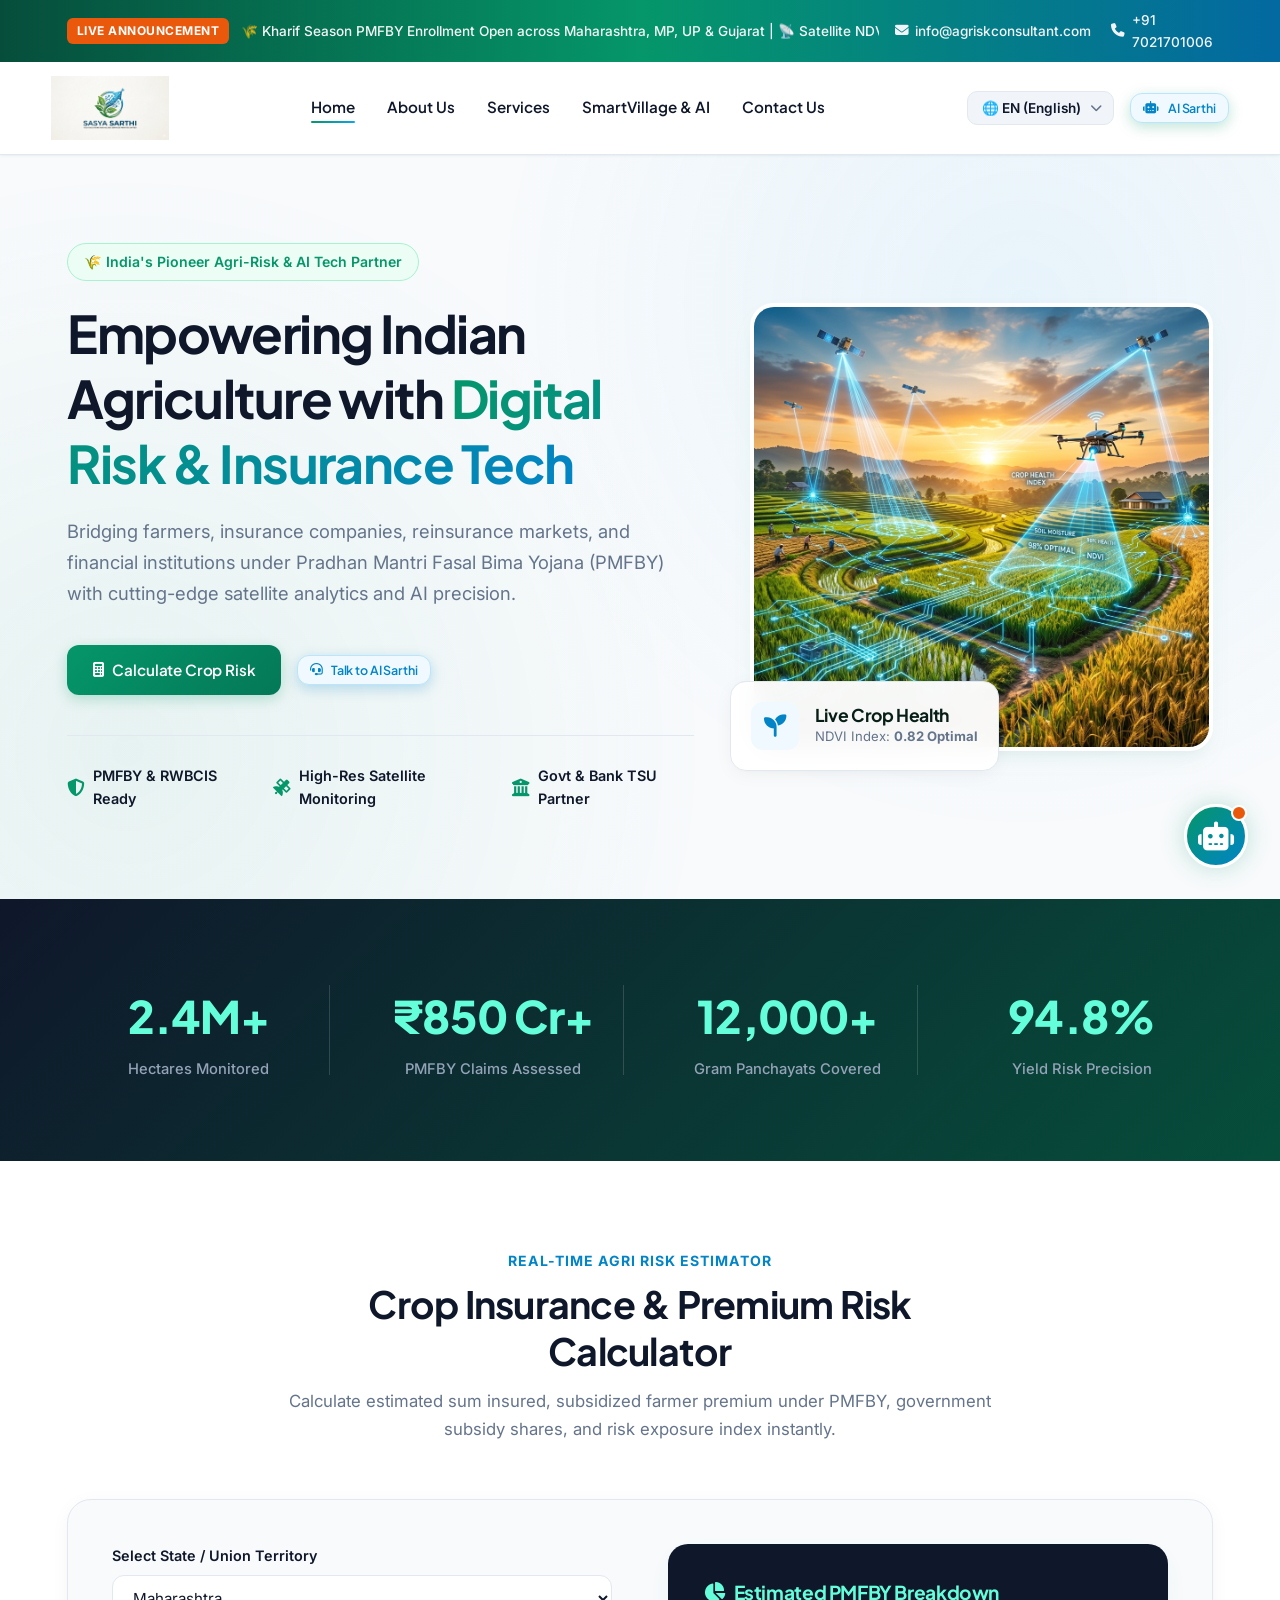
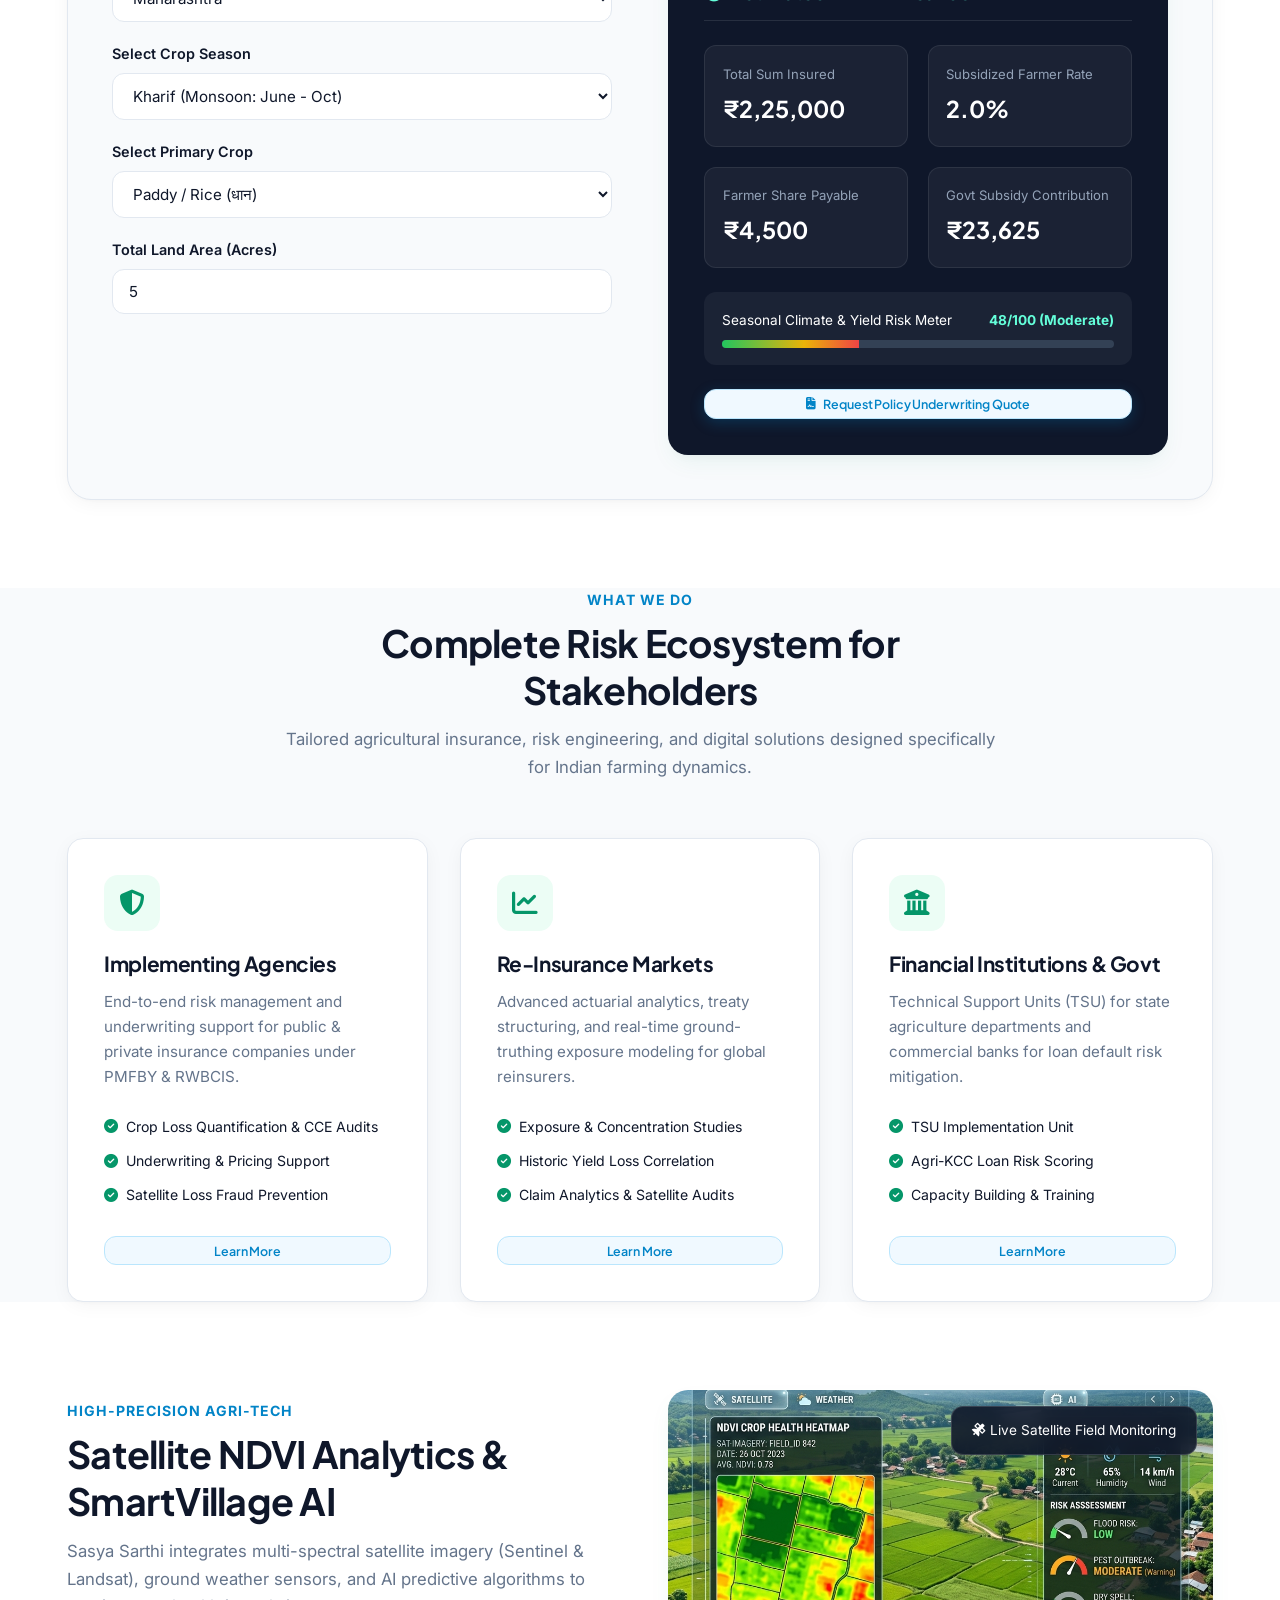
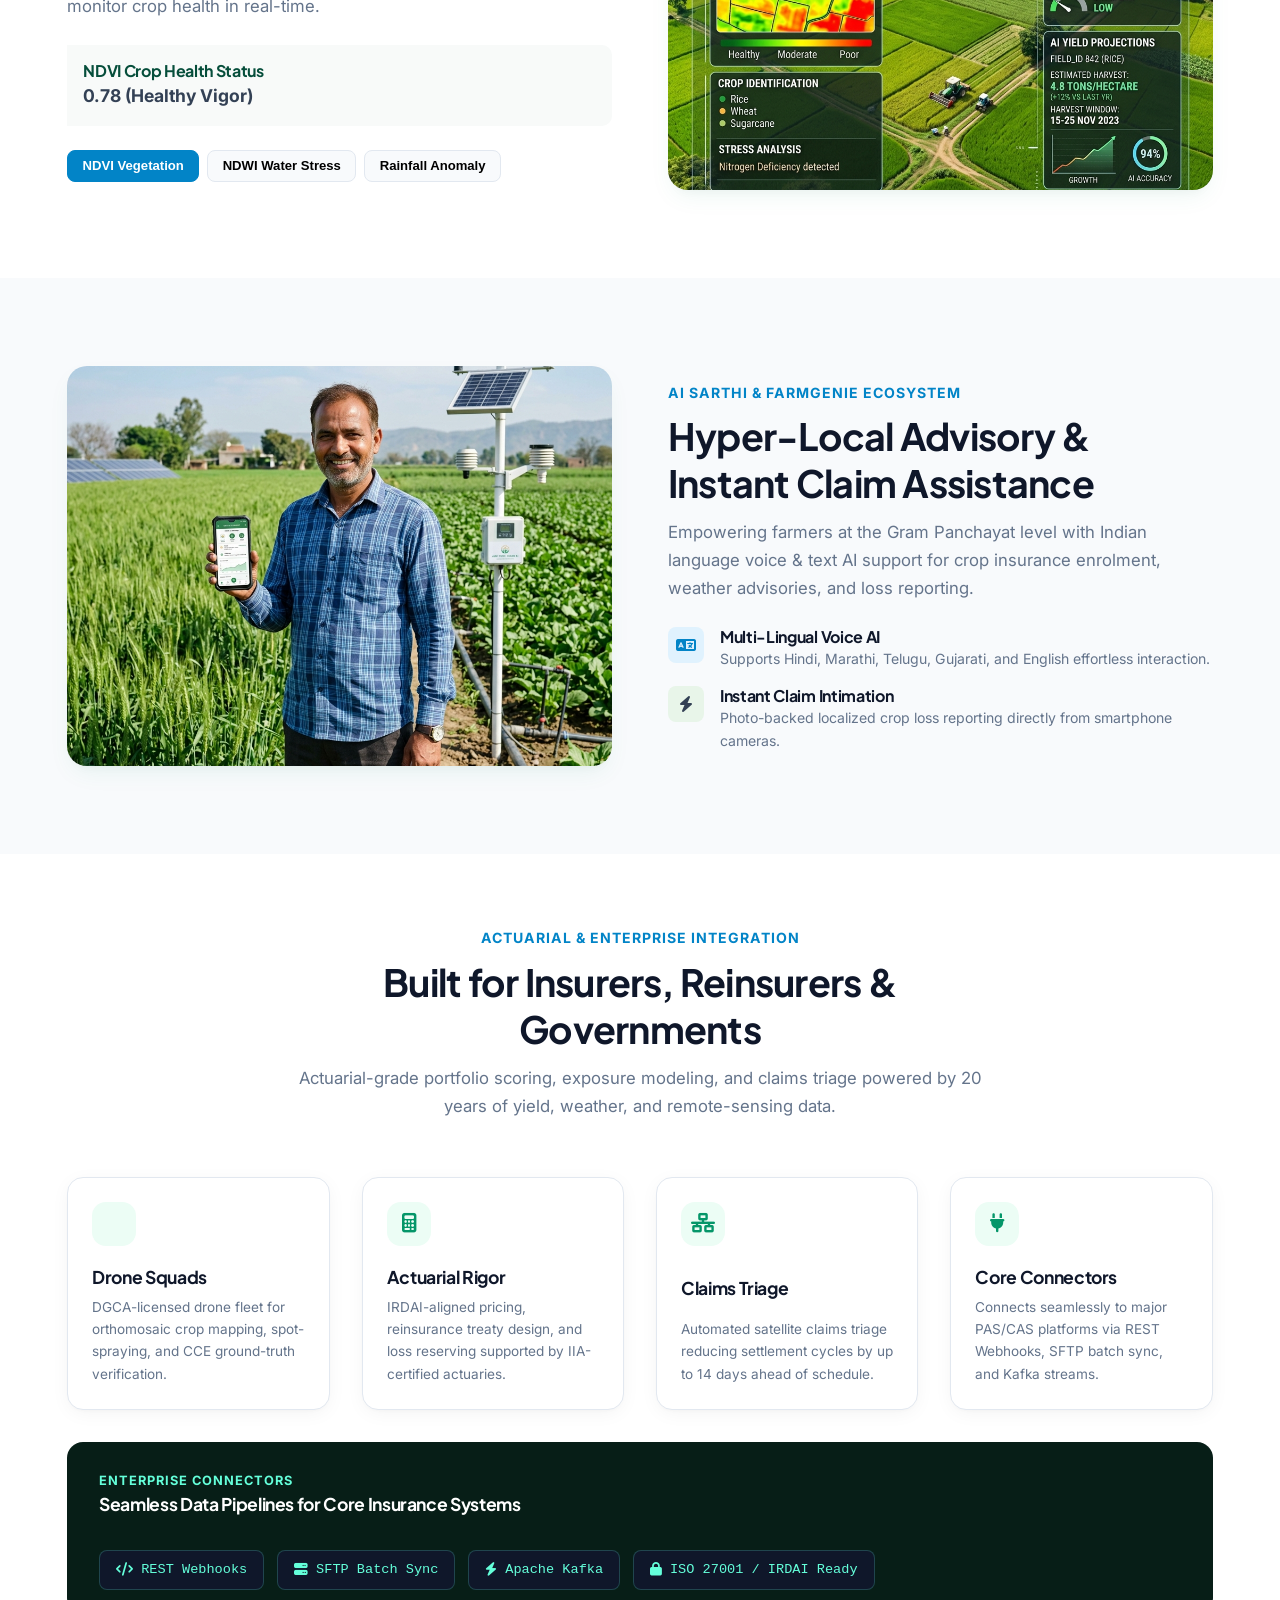
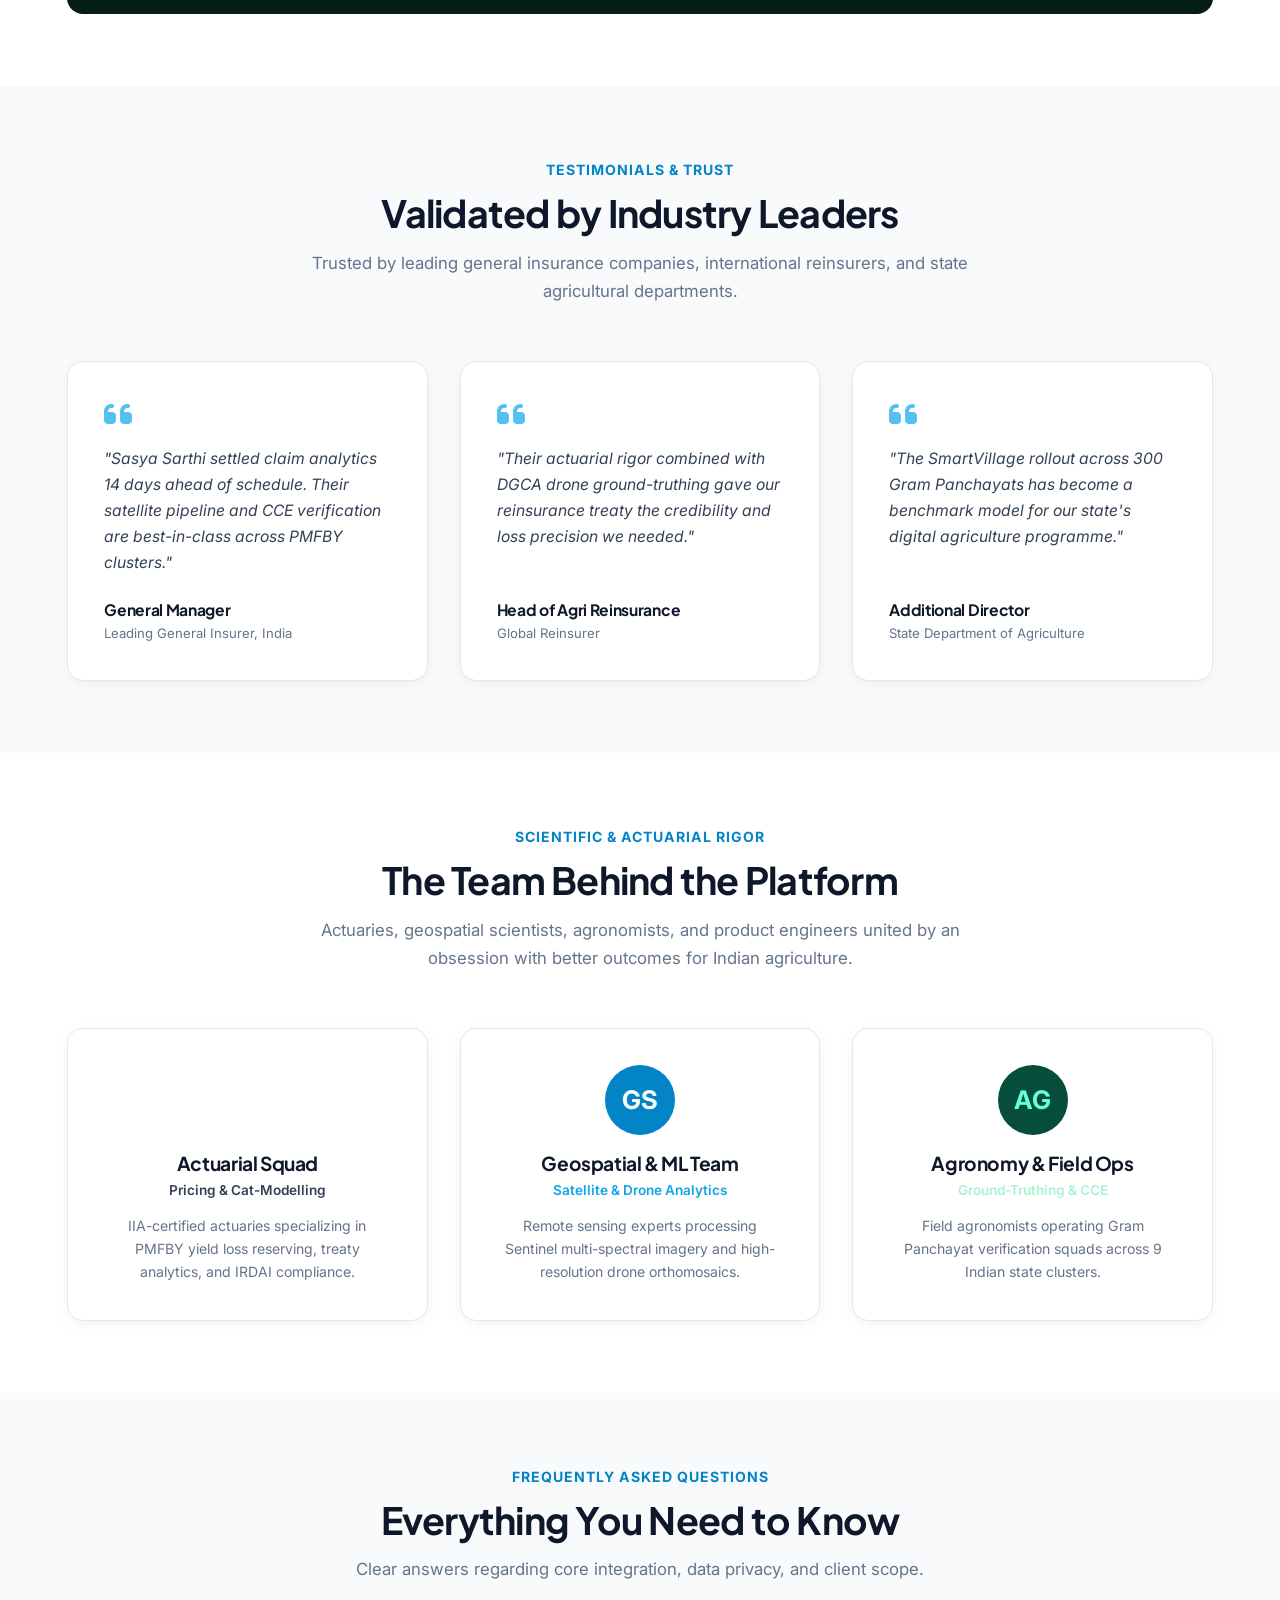
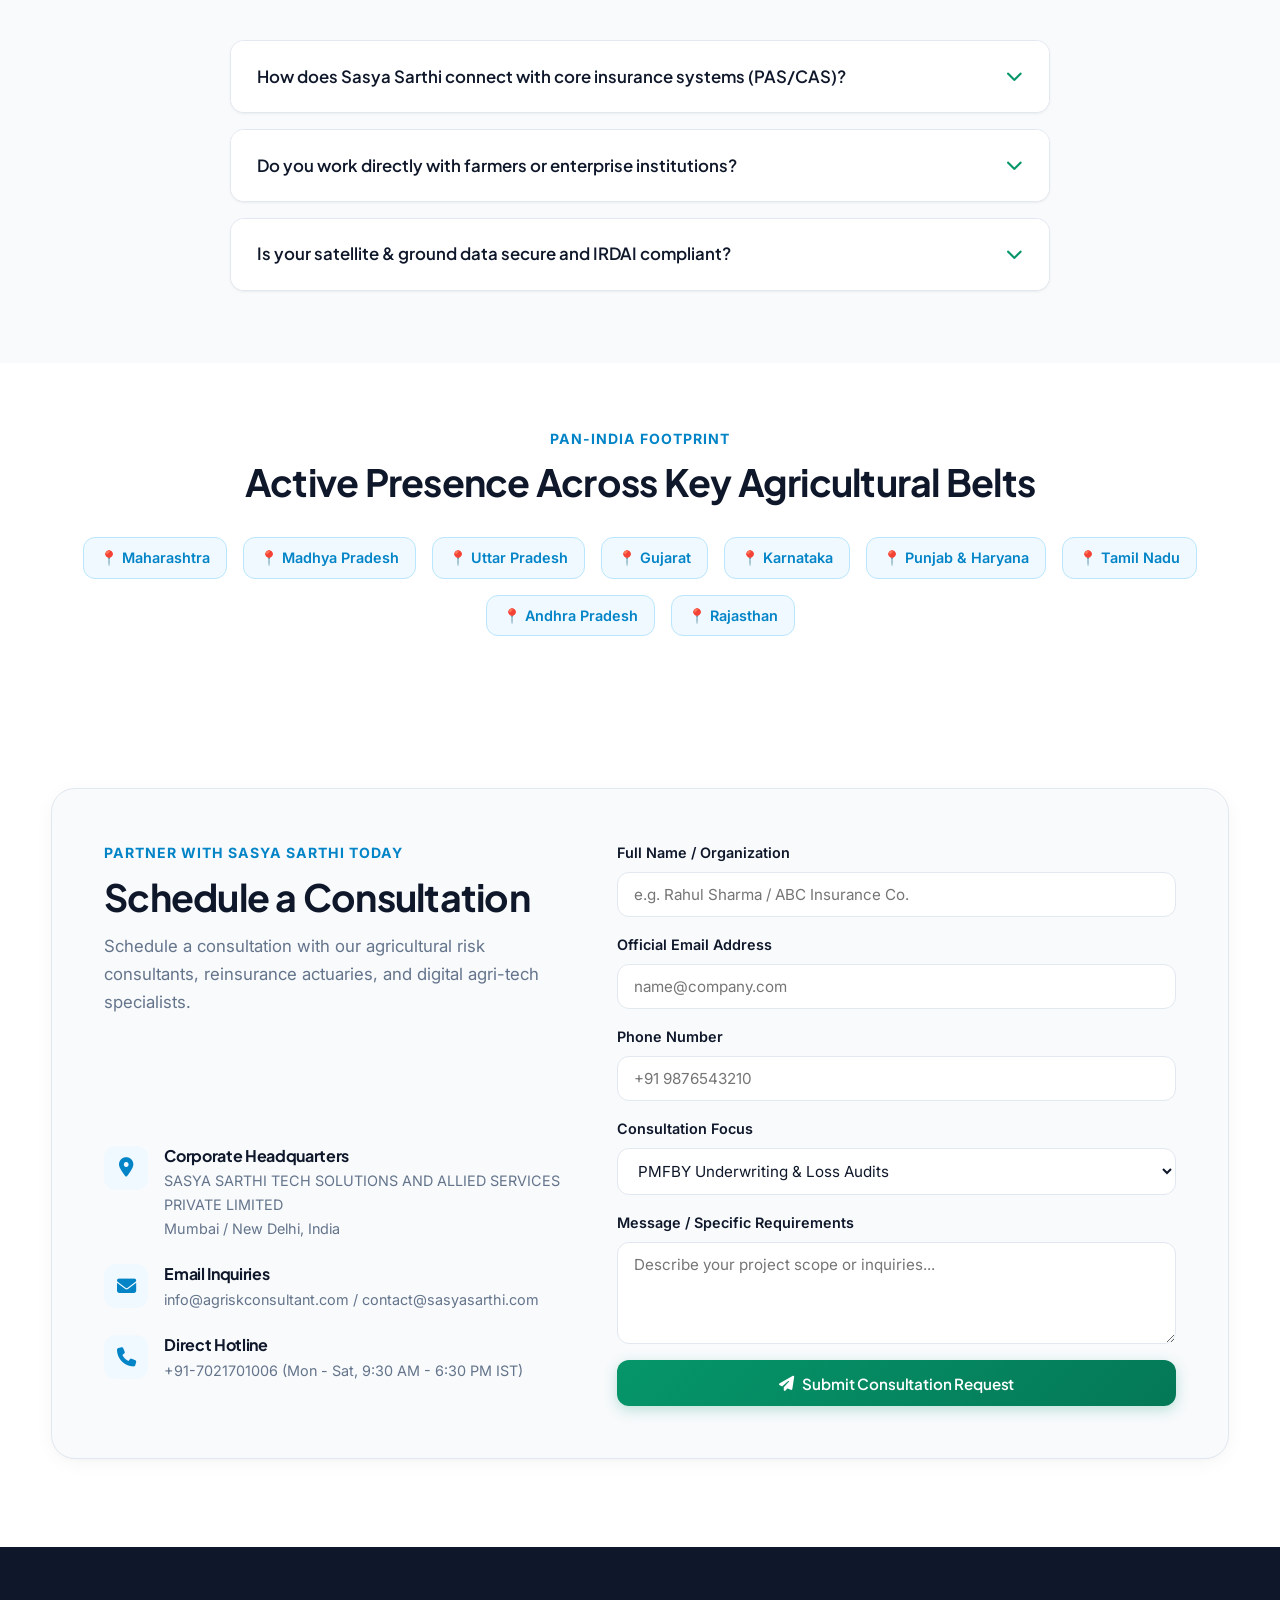
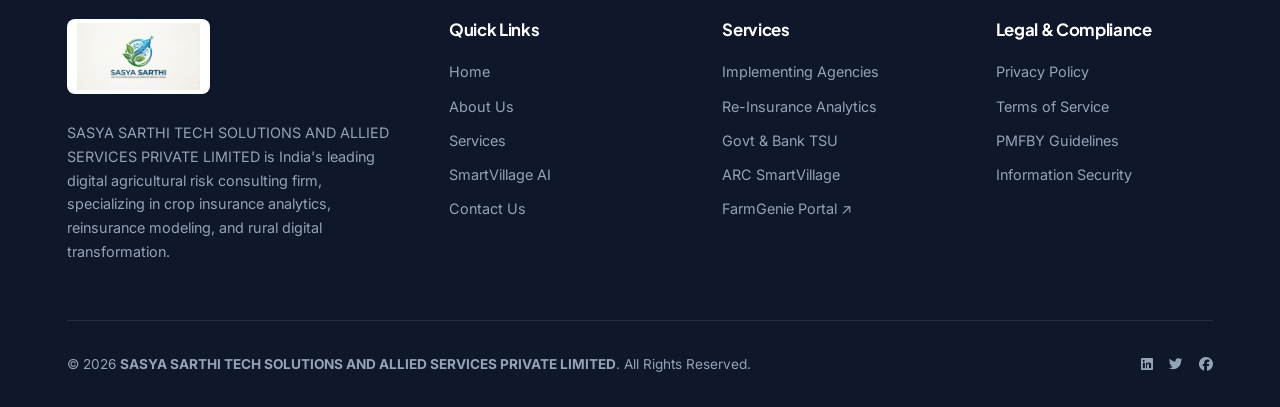
==== commit 828147f2: "Enterprise UX/UI Design Overhaul: 2-font system (Plus Jakarta Sans + Inter), modern Tailwind color p" ====
--- a/index.html
+++ b/index.html
@@ -75,6 +75,10 @@
 
         <button class="btn btn-primary btn-sm prompt-pill" data-prompt="Hello Sasya AI Sarthi! Please explain your PMFBY crop insurance solutions.">
           <i class="fa-solid fa-robot"></i> AI Sarthi
+        </button>
+
+        <button id="mobileToggle" class="mobile-toggle" aria-label="Toggle Navigation">
+          <i class="fa-solid fa-bars"></i>
         </button>
       </div>
     </div>
--- a/css/styles.css
+++ b/css/styles.css
@@ -1,43 +1,51 @@
 /* ==========================================================================
    SASYA SARTHI TECH SOLUTIONS AND ALLIED SERVICES PRIVATE LIMITED
-   Modern Design System & Styling Framework
+   Enterprise Modern Design System & Styling Framework
    ========================================================================== */
 
-@import url('https://fonts.googleapis.com/css2?family=Inter:wght@300;400;500;600;700;800&family=Outfit:wght@400;500;600;700;800;900&display=swap');
+@import url('https://fonts.googleapis.com/css2?family=Inter:wght@400;500;600;700&family=Plus+Jakarta+Sans:wght@500;600;700;800&display=swap');
 
 :root {
-  /* Color Tokens */
-  --primary-dark: #071E17;
-  --primary-green: #0A5C36;
-  --primary-leaf: #27AE60;
-  --tech-blue: #0077B6;
-  --tech-cyan: #00B4D8;
-  --tech-light-blue: #E0F7FA;
-  --accent-gold: #F39C12;
-  --accent-saffron: #FF7043;
-  --bg-light: #F8FAF9;
-  --bg-card: #FFFFFF;
-  --text-dark: #1E293B;
-  --text-muted: #64748B;
-  --border-light: #E2E8F0;
+  /* Professional Enterprise Color System (Tailwind/Material hex standard) */
+  --primary-brand: #059669;       /* Emerald 600 */
+  --primary-hover: #047857;       /* Emerald 700 */
+  --primary-dark: #064E3B;        /* Emerald 900 */
+  --primary-light: #ECFDF5;       /* Emerald 50 */
   
-  /* Glassmorphism & Shadow Tokens */
-  --glass-bg: opacity(0.85) saturate(180%);
-  --shadow-sm: 0 4px 6px -1px rgba(0, 0, 0, 0.05), 0 2px 4px -1px rgba(0, 0, 0, 0.03);
-  --shadow-md: 0 10px 15px -3px rgba(10, 92, 54, 0.08), 0 4px 6px -2px rgba(0, 0, 0, 0.04);
-  --shadow-lg: 0 20px 25px -5px rgba(0, 119, 182, 0.12), 0 10px 10px -5px rgba(0, 0, 0, 0.04);
-  --shadow-glow: 0 0 25px rgba(39, 174, 96, 0.25);
+  --tech-blue: #0284C7;           /* Sky 600 */
+  --tech-cyan: #0EA5E9;           /* Sky 500 */
+  --tech-light: #F0F9FF;          /* Sky 50 */
   
-  /* Typography */
-  --font-heading: 'Outfit', -apple-system, BlinkMacSystemFont, sans-serif;
+  --accent-amber: #D97706;        /* Amber 600 */
+  --accent-saffron: #EA580C;      /* Orange 600 */
+  
+  --bg-slate: #F8FAFC;           /* Slate 50 */
+  --bg-white: #FFFFFF;
+  --bg-dark: #0F172A;            /* Slate 900 */
+  
+  --text-main: #0F172A;           /* Slate 900 ( Crisp title text ) */
+  --text-body: #334155;           /* Slate 700 ( Readable body text ) */
+  --text-muted: #64748B;          /* Slate 500 ( Secondary captions ) */
+  --border-subtle: #E2E8F0;       /* Slate 200 */
+  --border-focus: #10B981;        /* Emerald 500 */
+  
+  /* Soft Diffused Shadow System (No harsh borders) */
+  --shadow-sm: 0 1px 3px 0 rgba(0, 0, 0, 0.05), 0 1px 2px -1px rgba(0, 0, 0, 0.03);
+  --shadow-soft: 0 4px 20px -2px rgba(0, 0, 0, 0.05), 0 2px 4px -2px rgba(0, 0, 0, 0.03);
+  --shadow-card: 0 10px 25px -5px rgba(5, 150, 105, 0.08), 0 8px 10px -6px rgba(0, 0, 0, 0.03);
+  --shadow-hover: 0 20px 25px -5px rgba(2, 132, 199, 0.12), 0 8px 10px -6px rgba(0, 0, 0, 0.04);
+  --shadow-glow: 0 0 25px rgba(5, 150, 105, 0.25);
+  
+  /* Typography Scale */
+  --font-heading: 'Plus Jakarta Sans', -apple-system, BlinkMacSystemFont, sans-serif;
   --font-body: 'Inter', -apple-system, BlinkMacSystemFont, sans-serif;
   
-  /* Layout Transitions */
+  /* Smooth Motion Tokens */
   --transition-fast: all 0.2s cubic-bezier(0.4, 0, 0.2, 1);
   --transition-normal: all 0.3s cubic-bezier(0.4, 0, 0.2, 1);
 }
 
-/* Reset & Global */
+/* Global Reset & Base */
 * {
   margin: 0;
   padding: 0;
@@ -51,17 +59,19 @@
 
 body {
   font-family: var(--font-body);
-  background-color: var(--bg-light);
-  color: var(--text-dark);
-  line-height: 1.6;
+  background-color: var(--bg-slate);
+  color: var(--text-body);
+  line-height: 1.65;
   overflow-x: hidden;
+  -webkit-font-smoothing: antialiased;
 }
 
 h1, h2, h3, h4, h5, h6 {
   font-family: var(--font-heading);
   font-weight: 700;
   line-height: 1.25;
-  color: var(--primary-dark);
+  color: var(--text-main);
+  letter-spacing: -0.02em;
 }
 
 a {
@@ -70,23 +80,22 @@
   transition: var(--transition-fast);
 }
 
-/* Container Utility */
+/* Container Layout */
 .container {
-  width: 90%;
+  width: 92%;
   max-width: 1280px;
   margin: 0 auto;
   padding: 0 1rem;
 }
 
-/* Top Notification Ticker Bar */
+/* Top Notification Announcement Bar */
 .top-ticker-bar {
-  background: linear-gradient(90deg, #071E17 0%, #0A5C36 50%, #004D7A 100%);
+  background: linear-gradient(90deg, #064E3B 0%, #059669 50%, #0369A1 100%);
   color: #FFFFFF;
   font-size: 0.85rem;
-  padding: 0.5rem 0;
+  padding: 0.55rem 0;
   position: relative;
   z-index: 1010;
-  border-bottom: 1px solid rgba(255, 255, 255, 0.1);
 }
 
 .top-ticker-content {
@@ -108,16 +117,17 @@
   background: var(--accent-saffron);
   color: #FFFFFF;
   font-weight: 700;
-  padding: 0.15rem 0.6rem;
-  border-radius: 4px;
+  padding: 0.2rem 0.6rem;
+  border-radius: 6px;
   font-size: 0.75rem;
   text-transform: uppercase;
   letter-spacing: 0.5px;
 }
 
 .ticker-text {
-  animation: marquee 25s linear infinite;
+  animation: marquee 28s linear infinite;
   opacity: 0.95;
+  font-weight: 500;
 }
 
 @keyframes marquee {
@@ -132,24 +142,26 @@
 }
 
 .top-contacts a {
-  color: #E2E8F0;
+  color: #F1F5F9;
   display: flex;
   align-items: center;
   gap: 0.4rem;
+  font-weight: 500;
 }
 
 .top-contacts a:hover {
-  color: #64FFDA;
-}
-
-/* Main Navigation Header */
+  color: #A7F3D0;
+}
+
+/* Sticky Header Navigation */
 .main-header {
   position: sticky;
   top: 0;
   background: rgba(255, 255, 255, 0.95);
-  backdrop-filter: blur(12px);
+  backdrop-filter: blur(16px);
   z-index: 1000;
   box-shadow: var(--shadow-sm);
+  border-bottom: 1px solid var(--border-subtle);
   transition: var(--transition-normal);
 }
 
@@ -164,7 +176,7 @@
   display: flex;
   align-items: center;
   gap: 0.5rem;
-  height: 78px;
+  height: 64px;
 }
 
 .brand-logo img {
@@ -176,7 +188,7 @@
 .nav-menu {
   display: flex;
   align-items: center;
-  gap: 1.75rem;
+  gap: 2rem;
   list-style: none;
 }
 
@@ -184,7 +196,7 @@
   font-family: var(--font-heading);
   font-weight: 600;
   font-size: 0.95rem;
-  color: var(--text-dark);
+  color: var(--text-main);
   position: relative;
   padding: 0.4rem 0;
 }
@@ -196,7 +208,7 @@
   left: 0;
   width: 0;
   height: 2.5px;
-  background: linear-gradient(90deg, var(--primary-leaf), var(--tech-cyan));
+  background: linear-gradient(90deg, var(--primary-brand), var(--tech-cyan));
   transition: var(--transition-fast);
   border-radius: 2px;
 }
@@ -212,7 +224,7 @@
   gap: 1rem;
 }
 
-/* Custom Select Dropdown for Languages */
+/* Language Selector Dropdown */
 .lang-selector {
   position: relative;
 }
@@ -220,13 +232,13 @@
 .lang-select {
   appearance: none;
   background: #F1F5F9;
-  border: 1px solid var(--border-light);
-  border-radius: 8px;
-  padding: 0.45rem 2rem 0.45rem 0.8rem;
+  border: 1px solid var(--border-subtle);
+  border-radius: 10px;
+  padding: 0.5rem 2rem 0.5rem 0.9rem;
   font-family: var(--font-body);
   font-weight: 600;
   font-size: 0.85rem;
-  color: var(--primary-dark);
+  color: var(--text-main);
   cursor: pointer;
   outline: none;
   transition: var(--transition-fast);
@@ -238,7 +250,7 @@
 
 .lang-icon {
   position: absolute;
-  right: 0.6rem;
+  right: 0.75rem;
   top: 50%;
   transform: translateY(-50%);
   pointer-events: none;
@@ -246,70 +258,83 @@
   color: var(--text-muted);
 }
 
-/* Modern Button System */
+/* Mobile Hamburger Toggle Button */
+.mobile-toggle {
+  display: none;
+  background: transparent;
+  border: none;
+  font-size: 1.5rem;
+  color: var(--text-main);
+  cursor: pointer;
+  padding: 0.4rem;
+}
+
+/* Button System with Interactive Hover States */
 .btn {
   display: inline-flex;
   align-items: center;
   justify-content: center;
-  gap: 0.5rem;
-  padding: 0.65rem 1.4rem;
-  border-radius: 10px;
+  gap: 0.55rem;
+  padding: 0.75rem 1.6rem;
+  border-radius: 12px;
   font-family: var(--font-heading);
   font-weight: 600;
-  font-size: 0.92rem;
+  font-size: 0.95rem;
   cursor: pointer;
   border: none;
   transition: var(--transition-normal);
   outline: none;
+  letter-spacing: -0.01em;
 }
 
 .btn-primary {
-  background: linear-gradient(135deg, var(--primary-green) 0%, #15803D 100%);
-  color: #FFFFFF;
-  box-shadow: 0 4px 12px rgba(10, 92, 54, 0.25);
+  background: linear-gradient(135deg, var(--primary-brand) 0%, var(--primary-hover) 100%);
+  color: #FFFFFF;
+  box-shadow: 0 4px 14px rgba(5, 150, 105, 0.25);
 }
 
 .btn-primary:hover {
   transform: translateY(-2px);
-  box-shadow: 0 6px 18px rgba(10, 92, 54, 0.35);
-  background: linear-gradient(135deg, #0D7343 0%, #166534 100%);
+  box-shadow: 0 8px 20px rgba(5, 150, 105, 0.35);
+  background: linear-gradient(135deg, #047857 0%, #065F46 100%);
 }
 
 .btn-tech {
-  background: linear-gradient(135deg, var(--tech-blue) 0%, #0284C7 100%);
-  color: #FFFFFF;
-  box-shadow: 0 4px 12px rgba(0, 119, 182, 0.25);
+  background: linear-gradient(135deg, var(--tech-blue) 0%, #0369A1 100%);
+  color: #FFFFFF;
+  box-shadow: 0 4px 14px rgba(2, 132, 199, 0.25);
 }
 
 .btn-tech:hover {
   transform: translateY(-2px);
-  box-shadow: 0 6px 18px rgba(0, 119, 182, 0.35);
+  box-shadow: 0 8px 20px rgba(2, 132, 199, 0.35);
 }
 
 .btn-outline {
-  background: transparent;
-  border: 2px solid var(--primary-green);
-  color: var(--primary-green);
+  background: #FFFFFF;
+  border: 1.5px solid var(--primary-brand);
+  color: var(--primary-brand);
 }
 
 .btn-outline:hover {
-  background: var(--primary-green);
-  color: #FFFFFF;
+  background: var(--primary-brand);
+  color: #FFFFFF;
+  transform: translateY(-2px);
 }
 
 .btn-sm {
-  padding: 0.45rem 0.9rem;
-  font-size: 0.82rem;
+  padding: 0.5rem 1rem;
+  font-size: 0.85rem;
   border-radius: 8px;
 }
 
-/* Hero Section */
+/* Hero Section (Above the Fold) */
 .hero-section {
   position: relative;
-  padding: 4.5rem 0 5.5rem;
-  background: radial-gradient(circle at 80% 20%, rgba(0, 180, 216, 0.08) 0%, transparent 40%),
-              radial-gradient(circle at 10% 80%, rgba(39, 174, 96, 0.08) 0%, transparent 40%),
-              #F8FAF9;
+  padding: 5.5rem 0;
+  background: radial-gradient(circle at 80% 20%, rgba(14, 165, 233, 0.07) 0%, transparent 45%),
+              radial-gradient(circle at 10% 80%, rgba(5, 150, 105, 0.07) 0%, transparent 45%),
+              #F8FAFC;
   overflow: hidden;
 }
 
@@ -324,34 +349,35 @@
   display: inline-flex;
   align-items: center;
   gap: 0.5rem;
-  background: #E8F5E9;
-  border: 1px solid #A5D6A7;
-  padding: 0.35rem 0.9rem;
+  background: var(--primary-light);
+  border: 1px solid #A7F3D0;
+  padding: 0.4rem 1rem;
   border-radius: 20px;
-  font-size: 0.85rem;
+  font-size: 0.88rem;
   font-weight: 600;
-  color: var(--primary-green);
+  color: var(--primary-brand);
   margin-bottom: 1.25rem;
 }
 
 .hero-title {
-  font-size: 3.1rem;
-  letter-spacing: -0.5px;
+  font-size: 3.25rem;
+  letter-spacing: -0.03em;
   margin-bottom: 1.25rem;
-  color: var(--primary-dark);
+  color: var(--text-main);
 }
 
 .text-gradient {
-  background: linear-gradient(135deg, var(--primary-green) 0%, var(--tech-blue) 100%);
+  background: linear-gradient(135deg, var(--primary-brand) 0%, var(--tech-blue) 100%);
   -webkit-background-clip: text;
   -webkit-text-fill-color: transparent;
 }
 
 .hero-subtitle {
-  font-size: 1.12rem;
+  font-size: 1.15rem;
   color: var(--text-muted);
-  margin-bottom: 2rem;
-  max-width: 620px;
+  margin-bottom: 2.25rem;
+  max-width: 640px;
+  line-height: 1.7;
 }
 
 .hero-cta-group {
@@ -365,22 +391,22 @@
 .hero-trust-badges {
   display: flex;
   align-items: center;
-  gap: 1.5rem;
-  padding-top: 1.5rem;
-  border-top: 1px solid var(--border-light);
+  gap: 1.75rem;
+  padding-top: 1.75rem;
+  border-top: 1px solid var(--border-subtle);
 }
 
 .trust-item {
   display: flex;
   align-items: center;
   gap: 0.5rem;
-  font-size: 0.88rem;
+  font-size: 0.9rem;
   font-weight: 600;
-  color: var(--text-dark);
+  color: var(--text-main);
 }
 
 .trust-item i {
-  color: var(--primary-leaf);
+  color: var(--primary-brand);
   font-size: 1.1rem;
 }
 
@@ -392,7 +418,7 @@
   position: relative;
   border-radius: 24px;
   overflow: hidden;
-  box-shadow: var(--shadow-lg);
+  box-shadow: var(--shadow-card);
   border: 4px solid #FFFFFF;
 }
 
@@ -407,23 +433,23 @@
   position: absolute;
   bottom: -20px;
   left: -20px;
-  background: rgba(255, 255, 255, 0.95);
-  backdrop-filter: blur(10px);
-  border: 1px solid rgba(255, 255, 255, 0.5);
+  background: rgba(255, 255, 255, 0.96);
+  backdrop-filter: blur(12px);
+  border: 1px solid var(--border-subtle);
   padding: 1.25rem;
   border-radius: 16px;
-  box-shadow: var(--shadow-md);
+  box-shadow: var(--shadow-soft);
   display: flex;
   align-items: center;
   gap: 1rem;
-  max-width: 260px;
+  max-width: 270px;
 }
 
 .floating-icon {
   width: 48px;
   height: 48px;
   border-radius: 12px;
-  background: rgba(0, 180, 216, 0.12);
+  background: var(--tech-light);
   color: var(--tech-blue);
   display: flex;
   align-items: center;
@@ -433,9 +459,9 @@
 
 /* Impact Statistics Banner */
 .stats-section {
-  background: linear-gradient(135deg, #071E17 0%, #0A3C2A 100%);
-  color: #FFFFFF;
-  padding: 3rem 0;
+  background: linear-gradient(135deg, #0F172A 0%, #064E3B 100%);
+  color: #FFFFFF;
+  padding: 3.5rem 0;
   position: relative;
 }
 
@@ -467,6 +493,7 @@
   font-weight: 800;
   color: #64FFDA;
   margin-bottom: 0.25rem;
+  letter-spacing: -0.02em;
 }
 
 .stat-label {
@@ -475,16 +502,11 @@
   font-weight: 500;
 }
 
-/* Interactive Crop Risk & PMFBY Calculator Section */
-.calculator-section {
-  padding: 5rem 0;
-  background: #FFFFFF;
-}
-
+/* Section Header Styling */
 .section-header {
   text-align: center;
-  max-width: 700px;
-  margin: 0 auto 3rem;
+  max-width: 720px;
+  margin: 0 auto 3.5rem;
 }
 
 .section-tag {
@@ -498,24 +520,30 @@
 }
 
 .section-title {
-  font-size: 2.3rem;
-  margin-bottom: 0.75rem;
+  font-size: 2.35rem;
+  margin-bottom: 0.85rem;
 }
 
 .section-desc {
   color: var(--text-muted);
-  font-size: 1.02rem;
+  font-size: 1.05rem;
+}
+
+/* PMFBY Calculator Section */
+.calculator-section {
+  padding: 5.5rem 0;
+  background: #FFFFFF;
 }
 
 .calc-box {
-  background: var(--bg-light);
-  border: 1px solid var(--border-light);
-  border-radius: 20px;
-  padding: 2.5rem;
-  box-shadow: var(--shadow-md);
+  background: var(--bg-slate);
+  border: 1px solid var(--border-subtle);
+  border-radius: 24px;
+  padding: 2.75rem;
+  box-shadow: var(--shadow-soft);
   display: grid;
   grid-template-columns: 1fr 1fr;
-  gap: 3rem;
+  gap: 3.5rem;
 }
 
 .calc-inputs {
@@ -527,42 +555,42 @@
 .form-group {
   display: flex;
   flex-direction: column;
-  gap: 0.4rem;
+  gap: 0.45rem;
 }
 
 .form-label {
   font-size: 0.9rem;
   font-weight: 600;
-  color: var(--text-dark);
+  color: var(--text-main);
 }
 
 .form-control {
   width: 100%;
-  padding: 0.7rem 1rem;
-  border: 1.5px solid var(--border-light);
-  border-radius: 10px;
+  padding: 0.75rem 1rem;
+  border: 1.5px solid var(--border-subtle);
+  border-radius: 12px;
   font-family: var(--font-body);
   font-size: 0.95rem;
   background: #FFFFFF;
-  color: var(--text-dark);
+  color: var(--text-main);
   transition: var(--transition-fast);
 }
 
 .form-control:focus {
   outline: none;
-  border-color: var(--primary-green);
-  box-shadow: 0 0 0 3px rgba(39, 174, 96, 0.15);
+  border-color: var(--primary-brand);
+  box-shadow: 0 0 0 3px rgba(5, 150, 105, 0.15);
 }
 
 .calc-results {
-  background: #071E17;
-  color: #FFFFFF;
-  border-radius: 16px;
-  padding: 2rem;
+  background: #0F172A;
+  color: #FFFFFF;
+  border-radius: 20px;
+  padding: 2.25rem;
   display: flex;
   flex-direction: column;
   justify-content: space-between;
-  box-shadow: var(--shadow-md);
+  box-shadow: var(--shadow-card);
 }
 
 .result-header {
@@ -588,28 +616,28 @@
 
 .result-item {
   background: rgba(255, 255, 255, 0.05);
-  padding: 1rem;
-  border-radius: 10px;
+  padding: 1.1rem;
+  border-radius: 12px;
   border: 1px solid rgba(255, 255, 255, 0.08);
 }
 
 .result-label {
-  font-size: 0.8rem;
+  font-size: 0.82rem;
   color: #94A3B8;
   margin-bottom: 0.25rem;
 }
 
 .result-value {
   font-family: var(--font-heading);
-  font-size: 1.4rem;
+  font-size: 1.45rem;
   font-weight: 700;
   color: #FFFFFF;
 }
 
 .risk-meter-container {
   background: rgba(255, 255, 255, 0.05);
-  padding: 1rem;
-  border-radius: 10px;
+  padding: 1.1rem;
+  border-radius: 12px;
   margin-bottom: 1.5rem;
 }
 
@@ -628,53 +656,19 @@
   transition: width 0.5s ease;
 }
 
-/* Service Pillars Tabs */
-.services-section {
-  padding: 5rem 0;
-  background: var(--bg-light);
-}
-
-.services-tabs {
-  display: flex;
-  justify-content: center;
-  gap: 1rem;
-  margin-bottom: 3rem;
-  flex-wrap: wrap;
-}
-
-.tab-btn {
-  padding: 0.8rem 1.6rem;
-  border-radius: 12px;
-  background: #FFFFFF;
-  border: 1.5px solid var(--border-light);
-  font-family: var(--font-heading);
-  font-weight: 600;
-  font-size: 0.95rem;
-  color: var(--text-dark);
-  cursor: pointer;
-  transition: var(--transition-fast);
-}
-
-.tab-btn.active,
-.tab-btn:hover {
-  background: var(--primary-dark);
-  color: #FFFFFF;
-  border-color: var(--primary-dark);
-  box-shadow: var(--shadow-sm);
-}
-
+/* Responsive Feature Cards Grid */
 .service-card-grid {
   display: grid;
-  grid-template-columns: repeat(3, 1fr);
+  grid-template-columns: repeat(auto-fit, minmax(280px, 1fr));
   gap: 2rem;
 }
 
 .service-card {
   background: #FFFFFF;
   border-radius: 16px;
-  padding: 2rem;
-  border: 1px solid var(--border-light);
-  box-shadow: var(--shadow-sm);
+  padding: 2.25rem;
+  border: 1px solid var(--border-subtle);
+  box-shadow: var(--shadow-soft);
   transition: var(--transition-normal);
   display: flex;
   flex-direction: column;
@@ -682,17 +676,17 @@
 }
 
 .service-card:hover {
-  transform: translateY(-5px);
-  box-shadow: var(--shadow-md);
-  border-color: var(--primary-leaf);
+  transform: translateY(-4px);
+  box-shadow: var(--shadow-card);
+  border-color: #A7F3D0;
 }
 
 .service-icon {
   width: 56px;
   height: 56px;
   border-radius: 14px;
-  background: rgba(39, 174, 96, 0.1);
-  color: var(--primary-green);
+  background: var(--primary-light);
+  color: var(--primary-brand);
   display: flex;
   align-items: center;
   justify-content: center;
@@ -718,7 +712,7 @@
 
 .service-list li {
   font-size: 0.88rem;
-  color: var(--text-dark);
+  color: var(--text-main);
   padding: 0.35rem 0;
   display: flex;
   align-items: center;
@@ -726,12 +720,12 @@
 }
 
 .service-list li i {
-  color: var(--primary-leaf);
-}
-
-/* Satellite & IoT Tech Showcase */
+  color: var(--primary-brand);
+}
+
+/* Satellite & Tech Showcase */
 .tech-showcase {
-  padding: 5rem 0;
+  padding: 5.5rem 0;
   background: #FFFFFF;
 }
 
@@ -746,7 +740,7 @@
   position: relative;
   border-radius: 20px;
   overflow: hidden;
-  box-shadow: var(--shadow-lg);
+  box-shadow: var(--shadow-card);
 }
 
 .tech-visual img {
@@ -760,16 +754,15 @@
   position: absolute;
   top: 1rem;
   right: 1rem;
-  background: rgba(7, 30, 23, 0.85);
+  background: rgba(15, 23, 42, 0.88);
   backdrop-filter: blur(8px);
   color: #FFFFFF;
   padding: 0.75rem 1.25rem;
-  border-radius: 10px;
+  border-radius: 12px;
   font-size: 0.85rem;
   border: 1px solid rgba(255, 255, 255, 0.15);
 }
 
-/* Interactive Satellite Index Selector */
 .satellite-controls {
   display: flex;
   gap: 0.5rem;
@@ -777,35 +770,169 @@
 }
 
 .sat-btn {
-  padding: 0.4rem 0.8rem;
-  border-radius: 6px;
-  border: 1px solid #CBD5E1;
-  background: #F8FAF9;
-  font-size: 0.8rem;
+  padding: 0.45rem 0.9rem;
+  border-radius: 8px;
+  border: 1px solid var(--border-subtle);
+  background: var(--bg-slate);
+  font-size: 0.82rem;
   font-weight: 600;
   cursor: pointer;
-}
-
-.sat-btn.active {
+  transition: var(--transition-fast);
+}
+
+.sat-btn.active,
+.sat-btn:hover {
   background: var(--tech-blue);
   color: #FFFFFF;
   border-color: var(--tech-blue);
 }
 
-/* Contact & Consultation Booking Modal & Section */
+/* Testimonials Grid */
+.testimonial-grid {
+  display: grid;
+  grid-template-columns: repeat(auto-fit, minmax(280px, 1fr));
+  gap: 2rem;
+  margin-top: 2rem;
+}
+
+.testimonial-card {
+  background: #FFFFFF;
+  border: 1px solid var(--border-subtle);
+  border-radius: 16px;
+  padding: 2.25rem;
+  box-shadow: var(--shadow-soft);
+  display: flex;
+  flex-direction: column;
+  justify-content: space-between;
+  transition: var(--transition-normal);
+}
+
+.testimonial-card:hover {
+  transform: translateY(-4px);
+  box-shadow: var(--shadow-card);
+  border-color: #A7F3D0;
+}
+
+.quote-icon {
+  color: var(--tech-cyan);
+  font-size: 2rem;
+  margin-bottom: 1rem;
+  opacity: 0.7;
+}
+
+.quote-text {
+  font-size: 0.98rem;
+  color: var(--text-body);
+  font-style: italic;
+  line-height: 1.65;
+  margin-bottom: 1.5rem;
+}
+
+.author-info h4 {
+  font-size: 0.98rem;
+  color: var(--text-main);
+  margin-bottom: 0.2rem;
+}
+
+.author-info p {
+  font-size: 0.82rem;
+  color: var(--text-muted);
+}
+
+/* FAQ Accordion Component */
+.faq-container {
+  max-width: 820px;
+  margin: 2rem auto 0;
+  display: flex;
+  flex-direction: column;
+  gap: 1rem;
+}
+
+.faq-item {
+  background: #FFFFFF;
+  border: 1px solid var(--border-subtle);
+  border-radius: 14px;
+  overflow: hidden;
+  box-shadow: var(--shadow-sm);
+  transition: var(--transition-fast);
+}
+
+.faq-question {
+  padding: 1.35rem 1.6rem;
+  font-family: var(--font-heading);
+  font-weight: 600;
+  font-size: 1.05rem;
+  color: var(--text-main);
+  cursor: pointer;
+  display: flex;
+  justify-content: space-between;
+  align-items: center;
+  user-select: none;
+  background: #FFFFFF;
+  transition: var(--transition-fast);
+}
+
+.faq-question:hover {
+  background: var(--bg-slate);
+}
+
+.faq-answer {
+  padding: 0 1.6rem 1.35rem;
+  font-size: 0.95rem;
+  color: var(--text-muted);
+  line-height: 1.65;
+  display: none;
+}
+
+.faq-item.active .faq-answer {
+  display: block;
+}
+
+.faq-item.active .faq-icon {
+  transform: rotate(180deg);
+}
+
+.faq-icon {
+  transition: transform 0.3s ease;
+  color: var(--primary-brand);
+}
+
+/* Enterprise API Grid */
+.api-badge-grid {
+  display: flex;
+  flex-wrap: wrap;
+  gap: 0.8rem;
+  margin-top: 1.2rem;
+}
+
+.api-badge-item {
+  background: #0F172A;
+  color: #64FFDA;
+  border: 1px solid rgba(100, 255, 218, 0.2);
+  padding: 0.5rem 1rem;
+  border-radius: 8px;
+  font-family: monospace;
+  font-size: 0.85rem;
+  display: flex;
+  align-items: center;
+  gap: 0.5rem;
+}
+
+/* Contact Grid Section */
 .contact-section {
-  padding: 5rem 0;
-  background: linear-gradient(180deg, #F8FAF9 0%, #E2E8F0 100%);
+  padding: 5.5rem 0;
+  background: #FFFFFF;
 }
 
 .contact-grid {
   display: grid;
   grid-template-columns: 0.9fr 1.1fr;
-  gap: 3rem;
-  background: #FFFFFF;
+  gap: 3.5rem;
+  background: var(--bg-slate);
   border-radius: 24px;
-  padding: 3rem;
-  box-shadow: var(--shadow-lg);
+  padding: 3.25rem;
+  box-shadow: var(--shadow-soft);
+  border: 1px solid var(--border-subtle);
 }
 
 .contact-info {
@@ -824,8 +951,8 @@
 .info-icon {
   width: 44px;
   height: 44px;
-  border-radius: 10px;
-  background: #E0F2FE;
+  border-radius: 12px;
+  background: var(--tech-light);
   color: var(--tech-blue);
   display: flex;
   align-items: center;
@@ -844,7 +971,7 @@
   font-size: 0.9rem;
 }
 
-/* Floating AI Sarthi Drawer & Launcher */
+/* Floating AI Sarthi Drawer Launcher */
 .ai-launcher {
   position: fixed;
   bottom: 2rem;
@@ -852,7 +979,7 @@
   width: 64px;
   height: 64px;
   border-radius: 50%;
-  background: linear-gradient(135deg, var(--primary-green) 0%, var(--tech-blue) 100%);
+  background: linear-gradient(135deg, var(--primary-brand) 0%, var(--tech-blue) 100%);
   color: #FFFFFF;
   display: flex;
   align-items: center;
@@ -882,21 +1009,21 @@
 }
 
 @keyframes pulse {
-  0% { transform: scale(0.95); box-shadow: 0 0 0 0 rgba(255, 112, 67, 0.7); }
-  70% { transform: scale(1.1); box-shadow: 0 0 0 10px rgba(255, 112, 67, 0); }
-  100% { transform: scale(0.95); box-shadow: 0 0 0 0 rgba(255, 112, 67, 0); }
-}
-
-/* Chatbot Modal Drawer */
+  0% { transform: scale(0.95); box-shadow: 0 0 0 0 rgba(234, 88, 12, 0.7); }
+  70% { transform: scale(1.1); box-shadow: 0 0 0 10px rgba(234, 88, 12, 0); }
+  100% { transform: scale(0.95); box-shadow: 0 0 0 0 rgba(234, 88, 12, 0); }
+}
+
+/* Chatbot Drawer Modal */
 .chat-drawer {
   position: fixed;
   bottom: 6rem;
   right: 2rem;
-  width: 380px;
+  width: 390px;
   height: 540px;
   background: #FFFFFF;
   border-radius: 20px;
-  box-shadow: 0 20px 40px rgba(0, 0, 0, 0.2);
+  box-shadow: 0 25px 50px -12px rgba(0, 0, 0, 0.25);
   display: flex;
   flex-direction: column;
   z-index: 1001;
@@ -905,7 +1032,7 @@
   opacity: 0;
   pointer-events: none;
   transition: var(--transition-normal);
-  border: 1px solid var(--border-light);
+  border: 1px solid var(--border-subtle);
 }
 
 .chat-drawer.active {
@@ -915,7 +1042,7 @@
 }
 
 .chat-header {
-  background: linear-gradient(135deg, #071E17 0%, #0A5C36 100%);
+  background: linear-gradient(135deg, #0F172A 0%, #064E3B 100%);
   color: #FFFFFF;
   padding: 1rem 1.25rem;
   display: flex;
@@ -934,7 +1061,7 @@
   height: 38px;
   border-radius: 50%;
   background: #64FFDA;
-  color: #071E17;
+  color: #0F172A;
   display: flex;
   align-items: center;
   justify-content: center;
@@ -967,28 +1094,28 @@
   display: flex;
   flex-direction: column;
   gap: 0.8rem;
-  background: #F8FAF9;
+  background: var(--bg-slate);
 }
 
 .msg {
-  max-width: 82%;
+  max-width: 85%;
   padding: 0.75rem 1rem;
   border-radius: 14px;
   font-size: 0.88rem;
-  line-height: 1.45;
+  line-height: 1.5;
 }
 
 .msg-bot {
   background: #FFFFFF;
-  color: var(--text-dark);
+  color: var(--text-main);
   align-self: flex-start;
   border-bottom-left-radius: 4px;
-  box-shadow: 0 2px 4px rgba(0, 0, 0, 0.04);
-  border: 1px solid var(--border-light);
+  box-shadow: var(--shadow-sm);
+  border: 1px solid var(--border-subtle);
 }
 
 .msg-user {
-  background: var(--primary-green);
+  background: var(--primary-brand);
   color: #FFFFFF;
   align-self: flex-end;
   border-bottom-right-radius: 4px;
@@ -998,15 +1125,15 @@
   display: flex;
   flex-wrap: wrap;
   gap: 0.4rem;
-  margin-top: 0.5rem;
+  margin-top: 0.6rem;
 }
 
 .prompt-pill {
-  background: #E0F2FE;
+  background: var(--tech-light);
   color: var(--tech-blue);
-  font-size: 0.75rem;
+  font-size: 0.78rem;
   font-weight: 600;
-  padding: 0.35rem 0.7rem;
+  padding: 0.35rem 0.75rem;
   border-radius: 12px;
   cursor: pointer;
   border: 1px solid #BAE6FD;
@@ -1021,15 +1148,15 @@
 .chat-footer {
   padding: 0.75rem 1rem;
   background: #FFFFFF;
-  border-top: 1px solid var(--border-light);
+  border-top: 1px solid var(--border-subtle);
   display: flex;
   gap: 0.5rem;
 }
 
 .chat-input {
   flex: 1;
-  padding: 0.6rem 0.9rem;
-  border: 1px solid var(--border-light);
+  padding: 0.65rem 0.9rem;
+  border: 1px solid var(--border-subtle);
   border-radius: 20px;
   font-family: var(--font-body);
   font-size: 0.88rem;
@@ -1037,14 +1164,14 @@
 }
 
 .chat-input:focus {
-  border-color: var(--primary-green);
+  border-color: var(--primary-brand);
 }
 
 .chat-send {
   width: 38px;
   height: 38px;
   border-radius: 50%;
-  background: var(--primary-green);
+  background: var(--primary-brand);
   color: #FFFFFF;
   border: none;
   cursor: pointer;
@@ -1055,23 +1182,24 @@
 
 /* Footer Section */
 .main-footer {
-  background: #051610;
+  background: #0F172A;
   color: #94A3B8;
-  padding: 4rem 0 2rem;
+  padding: 4.5rem 0 2rem;
   font-size: 0.9rem;
 }
 
 .footer-grid {
   display: grid;
   grid-template-columns: 1.5fr repeat(3, 1fr);
-  gap: 3rem;
-  margin-bottom: 3rem;
+  gap: 3.5rem;
+  margin-bottom: 3.5rem;
 }
 
 .footer-brand p {
-  margin-top: 1rem;
-  color: #64748B;
-  font-size: 0.88rem;
+  margin-top: 1.25rem;
+  color: #94A3B8;
+  font-size: 0.9rem;
+  line-height: 1.65;
 }
 
 .footer-col h4 {
@@ -1084,7 +1212,7 @@
   list-style: none;
   display: flex;
   flex-direction: column;
-  gap: 0.6rem;
+  gap: 0.65rem;
 }
 
 .footer-links a:hover {
@@ -1097,142 +1225,10 @@
   display: flex;
   justify-content: space-between;
   align-items: center;
-  font-size: 0.82rem;
-}
-
-}
-
-/* Testimonials Grid */
-.testimonial-grid {
-  display: grid;
-  grid-template-columns: repeat(3, 1fr);
-  gap: 2rem;
-  margin-top: 2rem;
-}
-
-.testimonial-card {
-  background: #FFFFFF;
-  border: 1px solid var(--border-light);
-  border-radius: 16px;
-  padding: 2rem;
-  box-shadow: var(--shadow-sm);
-  display: flex;
-  flex-direction: column;
-  justify-content: space-between;
-  transition: var(--transition-normal);
-}
-
-.testimonial-card:hover {
-  transform: translateY(-4px);
-  box-shadow: var(--shadow-md);
-  border-color: var(--primary-leaf);
-}
-
-.quote-icon {
-  color: var(--tech-cyan);
-  font-size: 2rem;
-  margin-bottom: 1rem;
-  opacity: 0.6;
-}
-
-.quote-text {
-  font-size: 0.95rem;
-  color: var(--text-dark);
-  font-style: italic;
-  line-height: 1.6;
-  margin-bottom: 1.5rem;
-}
-
-.author-info h4 {
-  font-size: 0.95rem;
-  color: var(--primary-dark);
-  margin-bottom: 0.2rem;
-}
-
-.author-info p {
-  font-size: 0.82rem;
-  color: var(--text-muted);
-}
-
-/* FAQ Accordion */
-.faq-container {
-  max-width: 800px;
-  margin: 2rem auto 0;
-  display: flex;
-  flex-direction: column;
-  gap: 1rem;
-}
-
-.faq-item {
-  background: #FFFFFF;
-  border: 1px solid var(--border-light);
-  border-radius: 12px;
-  overflow: hidden;
-  box-shadow: var(--shadow-sm);
-}
-
-.faq-question {
-  padding: 1.25rem 1.5rem;
-  font-family: var(--font-heading);
-  font-weight: 600;
-  font-size: 1.02rem;
-  color: var(--primary-dark);
-  cursor: pointer;
-  display: flex;
-  justify-content: space-between;
-  align-items: center;
-  user-select: none;
-  background: #FFFFFF;
-  transition: var(--transition-fast);
-}
-
-.faq-question:hover {
-  background: #F8FAF9;
-}
-
-.faq-answer {
-  padding: 0 1.5rem 1.25rem;
-  font-size: 0.92rem;
-  color: var(--text-muted);
-  line-height: 1.6;
-  display: none;
-}
-
-.faq-item.active .faq-answer {
-  display: block;
-}
-
-.faq-item.active .faq-icon {
-  transform: rotate(180deg);
-}
-
-.faq-icon {
-  transition: transform 0.3s ease;
-  color: var(--primary-green);
-}
-
-/* Enterprise API Grid */
-.api-badge-grid {
-  display: flex;
-  flex-wrap: wrap;
-  gap: 0.8rem;
-  margin-top: 1.2rem;
-}
-
-.api-badge-item {
-  background: #071E17;
-  color: #64FFDA;
-  border: 1px solid rgba(100, 255, 218, 0.2);
-  padding: 0.5rem 1rem;
-  border-radius: 8px;
-  font-family: monospace;
   font-size: 0.85rem;
-  display: flex;
-  align-items: center;
-  gap: 0.5rem;
-}
-
-/* Responsive Media Queries */
+}
+
+/* Responsive Media Breakpoints (< 992px & < 768px) */
 @media (max-width: 992px) {
   .hero-grid,
   .calc-box,
@@ -1245,32 +1241,42 @@
     grid-template-columns: repeat(2, 1fr);
   }
   
-  .service-card-grid,
-  .testimonial-grid {
-    grid-template-columns: 1fr 1fr;
+  .hero-title {
+    font-size: 2.5rem;
+  }
+}
+
+@media (max-width: 768px) {
+  .mobile-toggle {
+    display: block;
   }
   
   .nav-menu {
-    display: none; /* Can add burger menu for mobile */
+    position: absolute;
+    top: 100%;
+    left: 0;
+    width: 100%;
+    background: #FFFFFF;
+    flex-direction: column;
+    padding: 1.5rem;
+    gap: 1.25rem;
+    box-shadow: 0 10px 15px -3px rgba(0, 0, 0, 0.1);
+    display: none;
+    border-bottom: 1px solid var(--border-subtle);
   }
   
-  .hero-title {
-    font-size: 2.3rem;
+  .nav-menu.mobile-active {
+    display: flex;
   }
-}
-
-@media (max-width: 640px) {
-  .service-card-grid,
-  .testimonial-grid,
+  
   .stats-grid,
   .footer-grid {
     grid-template-columns: 1fr;
   }
   
   .chat-drawer {
-    width: 90%;
-    right: 5%;
+    width: 92%;
+    right: 4%;
     bottom: 5rem;
   }
 }
-
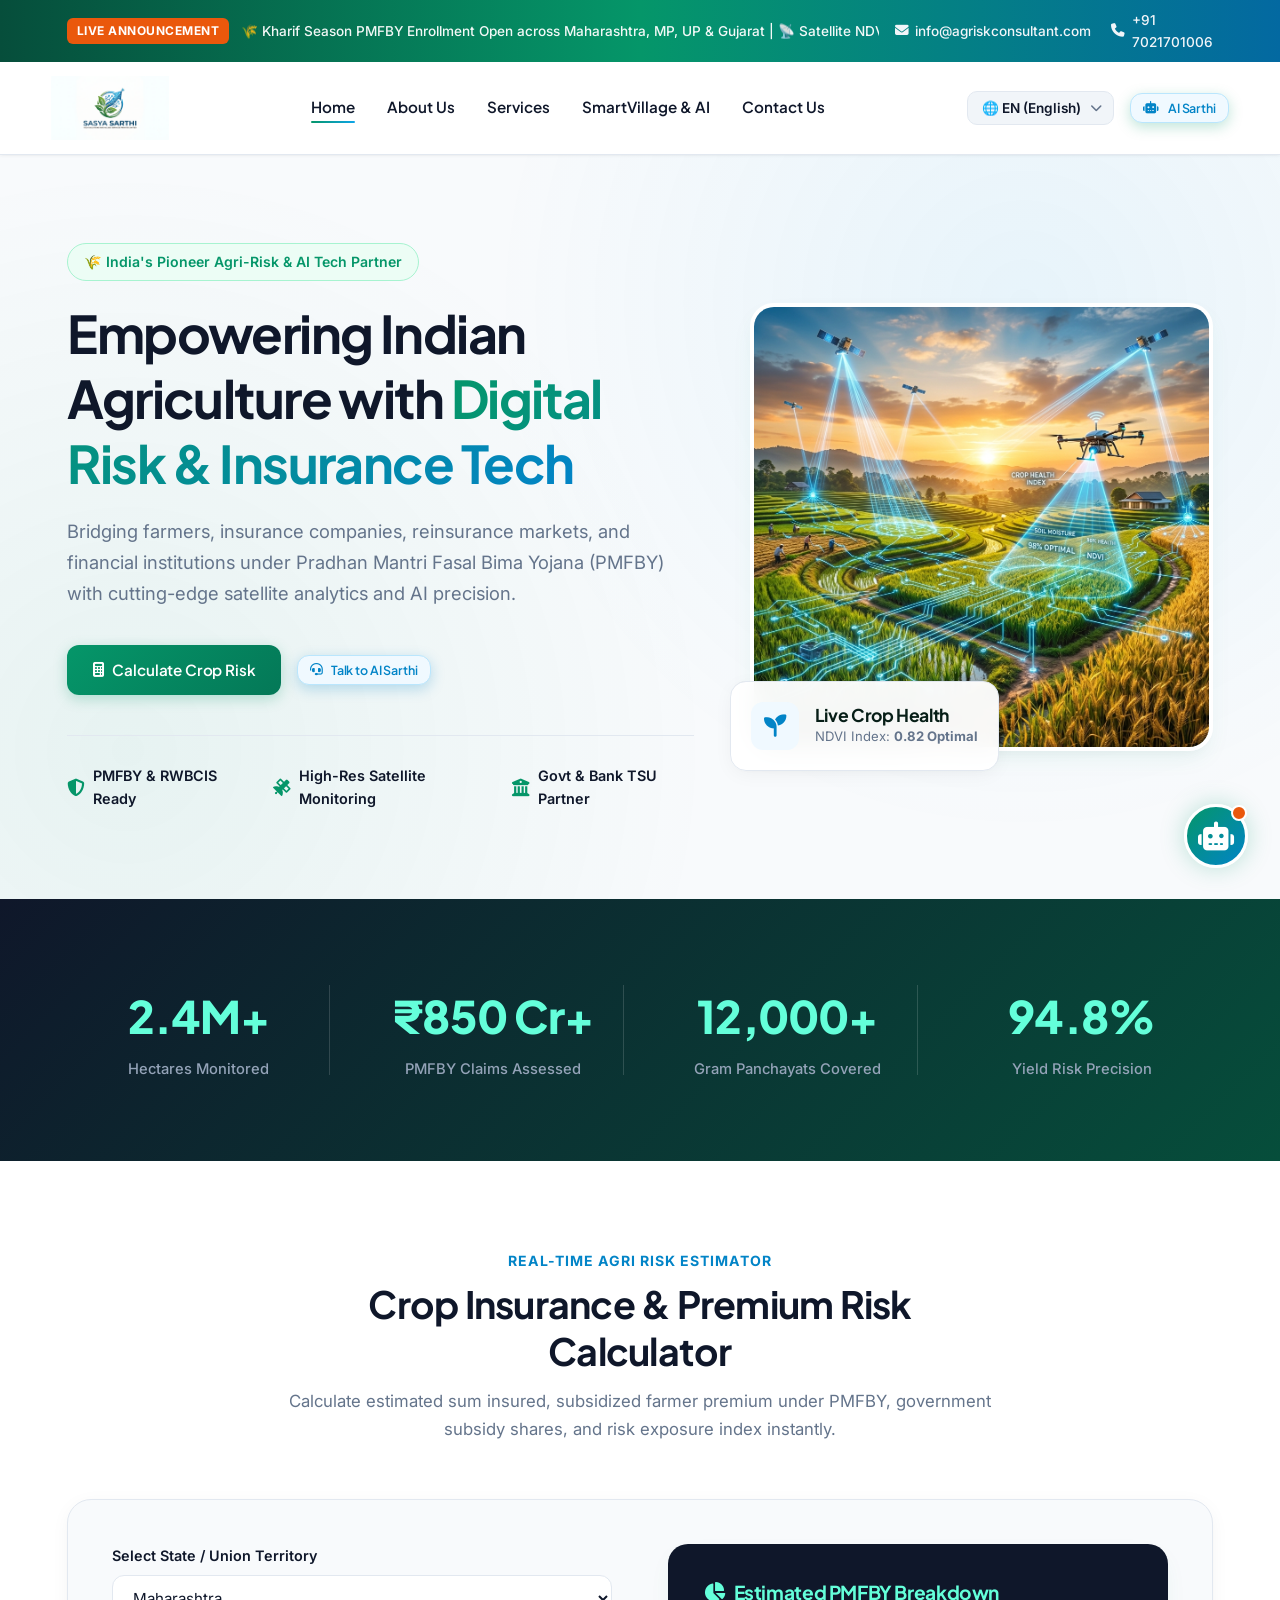
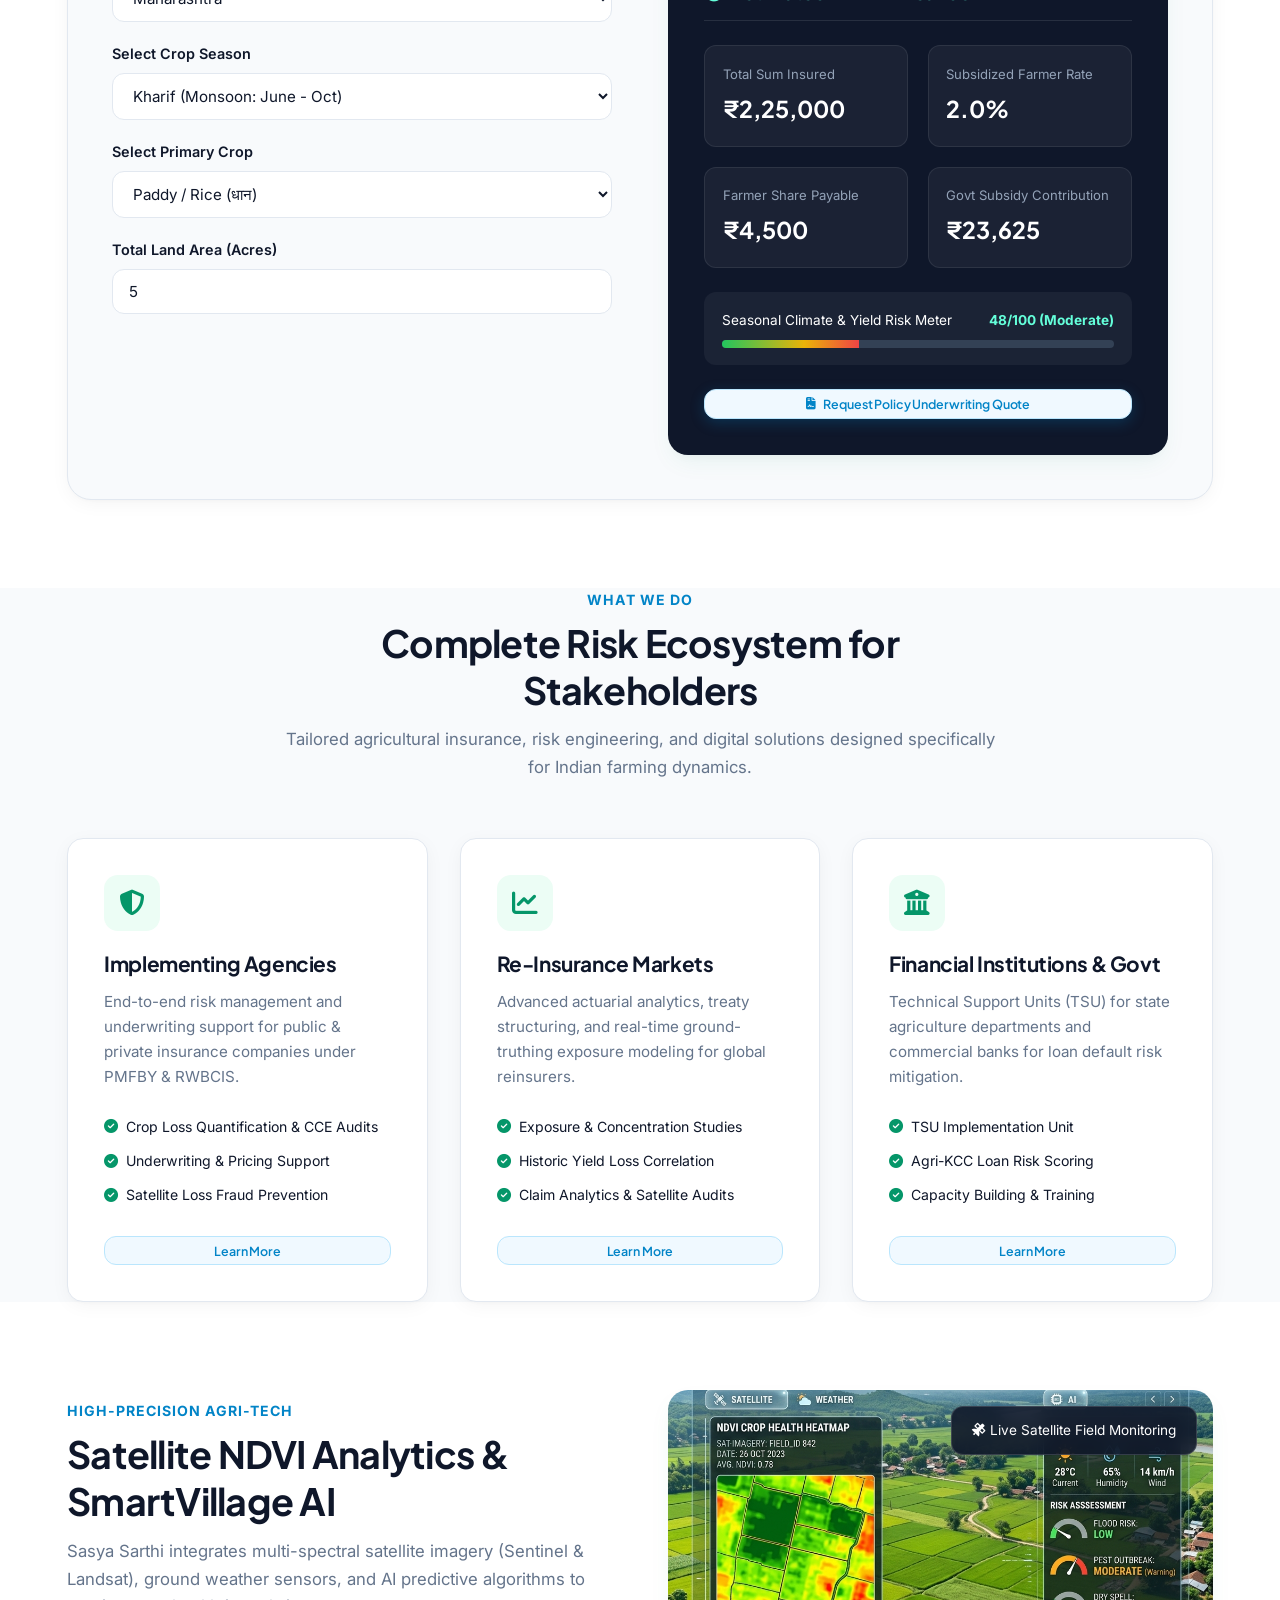
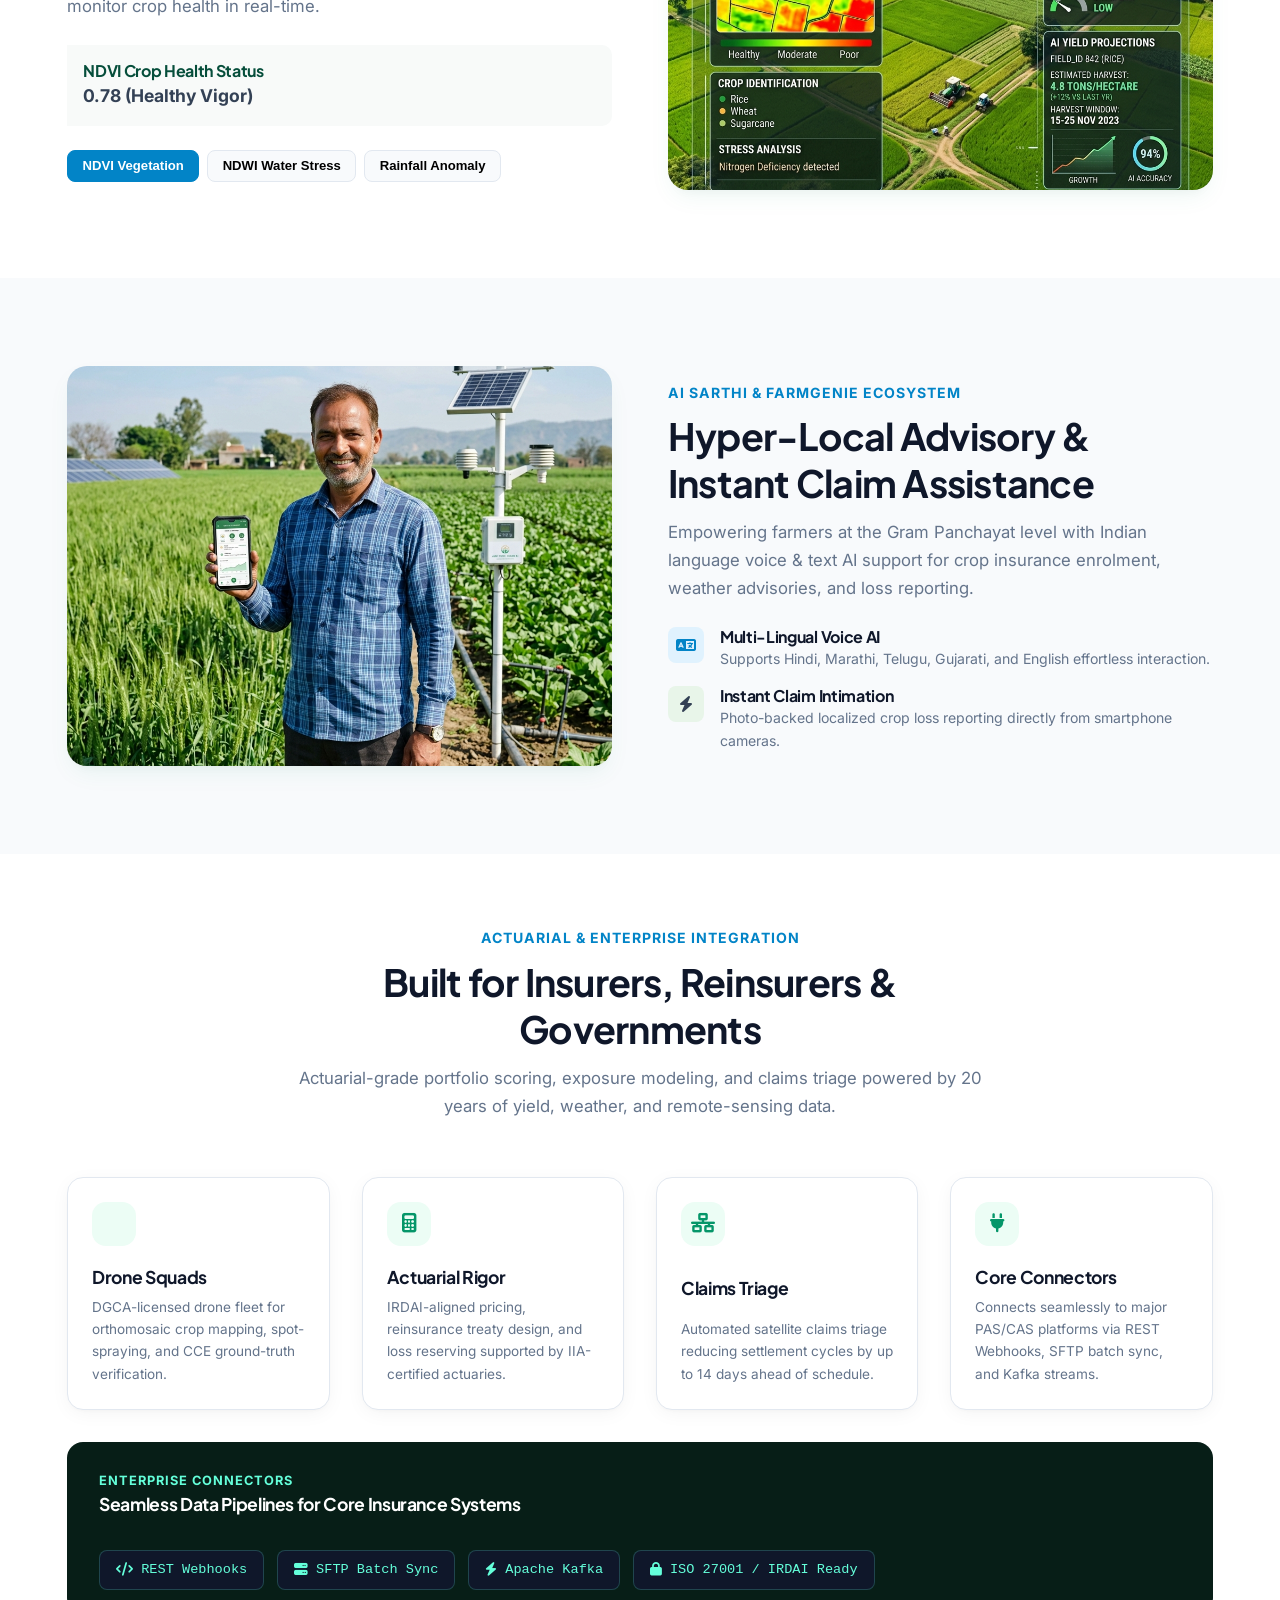
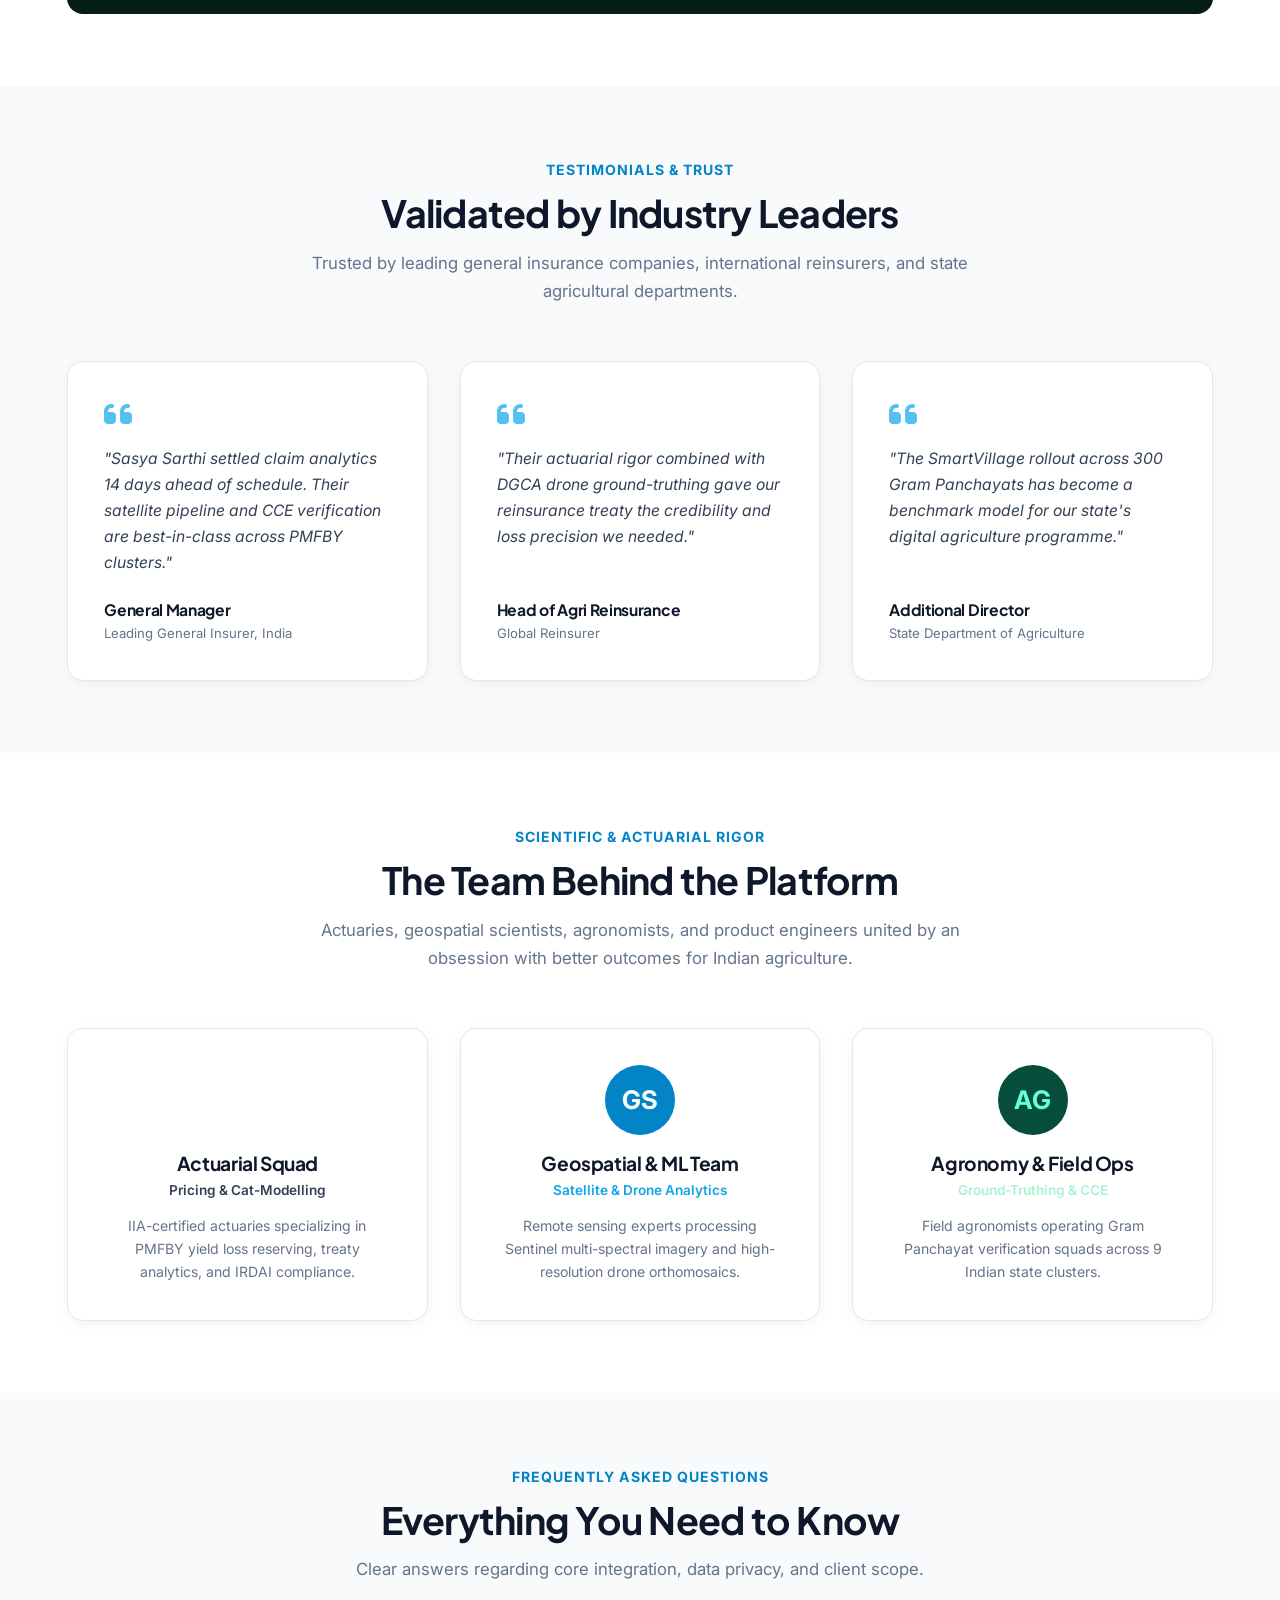
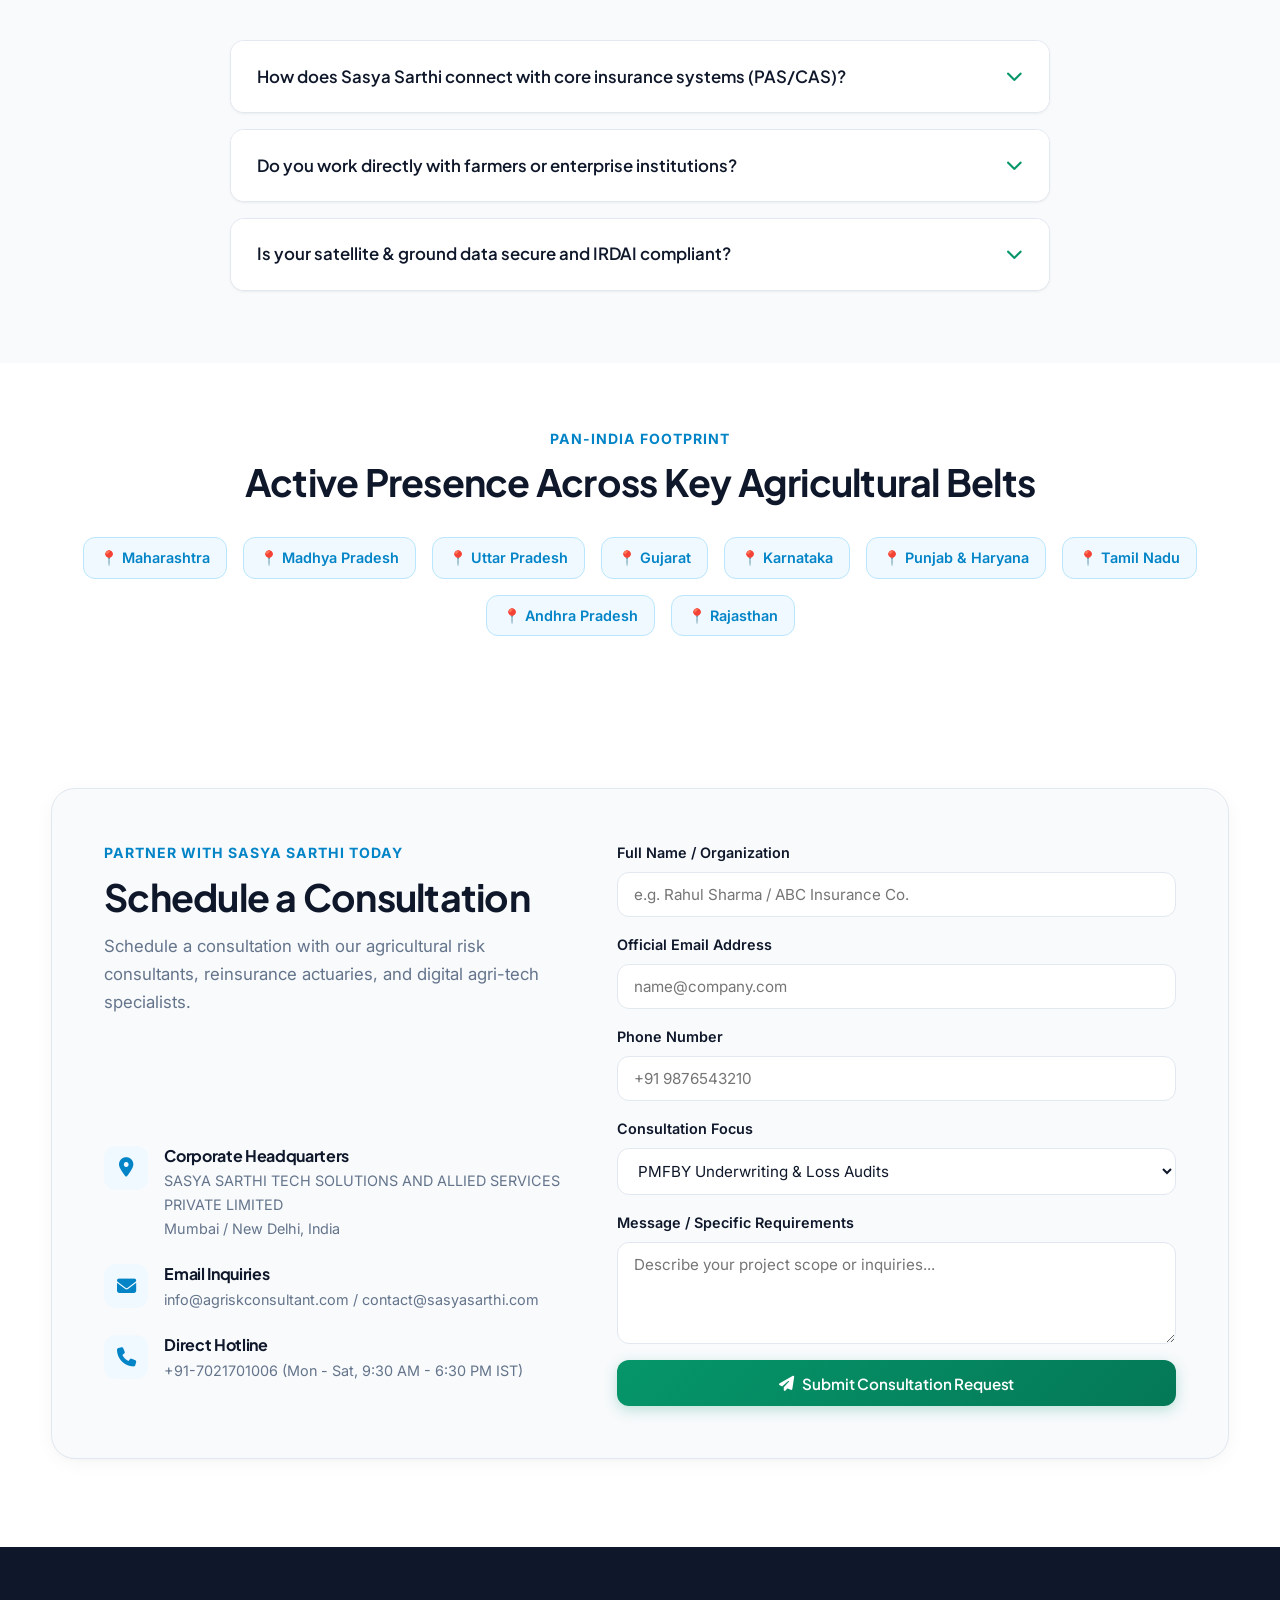
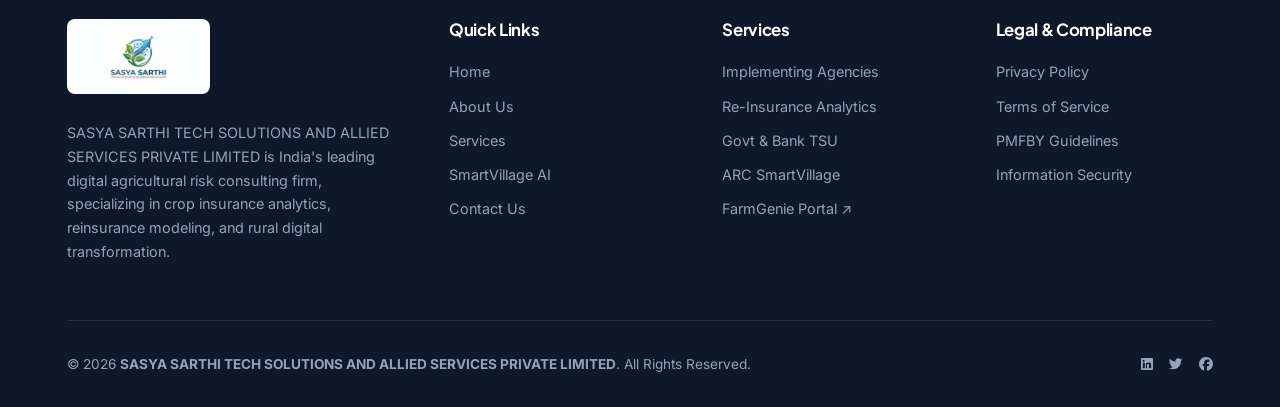
==== commit ab81c579: "Replace website logo with newly attached high-res white background official logo" ====
--- a/index.html
+++ b/index.html
@@ -25,7 +25,7 @@
 
   <!-- Custom Stylesheet -->
   <link rel="stylesheet" href="css/styles.css">
-  <link rel="icon" href="assets/official_logo.jpg" type="image/jpeg">
+  <link rel="icon" href="assets/official_logo.png" type="image/jpeg">
 </head>
 <body>
 
@@ -48,7 +48,7 @@
     <div class="container navbar">
       <!-- Brand Logo -->
       <a href="index.html" class="brand-logo" title="Sasya Sarthi Tech Solutions">
-        <img src="assets/official_logo.jpg" alt="Sasya Sarthi Tech Solutions Logo">
+        <img src="assets/official_logo.png" alt="Sasya Sarthi Tech Solutions Logo">
       </a>
 
       <!-- Desktop Navigation Menu -->
@@ -676,7 +676,7 @@
     <div class="container">
       <div class="footer-grid">
         <div class="footer-brand">
-          <img src="assets/official_logo.jpg" alt="Sasya Sarthi Logo" style="height: 75px; background: #FFFFFF; padding: 4px 10px; border-radius: 8px;">
+          <img src="assets/official_logo.png" alt="Sasya Sarthi Logo" style="height: 75px; background: #FFFFFF; padding: 4px 10px; border-radius: 8px;">
           <p>
             SASYA SARTHI TECH SOLUTIONS AND ALLIED SERVICES PRIVATE LIMITED is India's leading digital agricultural risk consulting firm, specializing in crop insurance analytics, reinsurance modeling, and rural digital transformation.
           </p>
